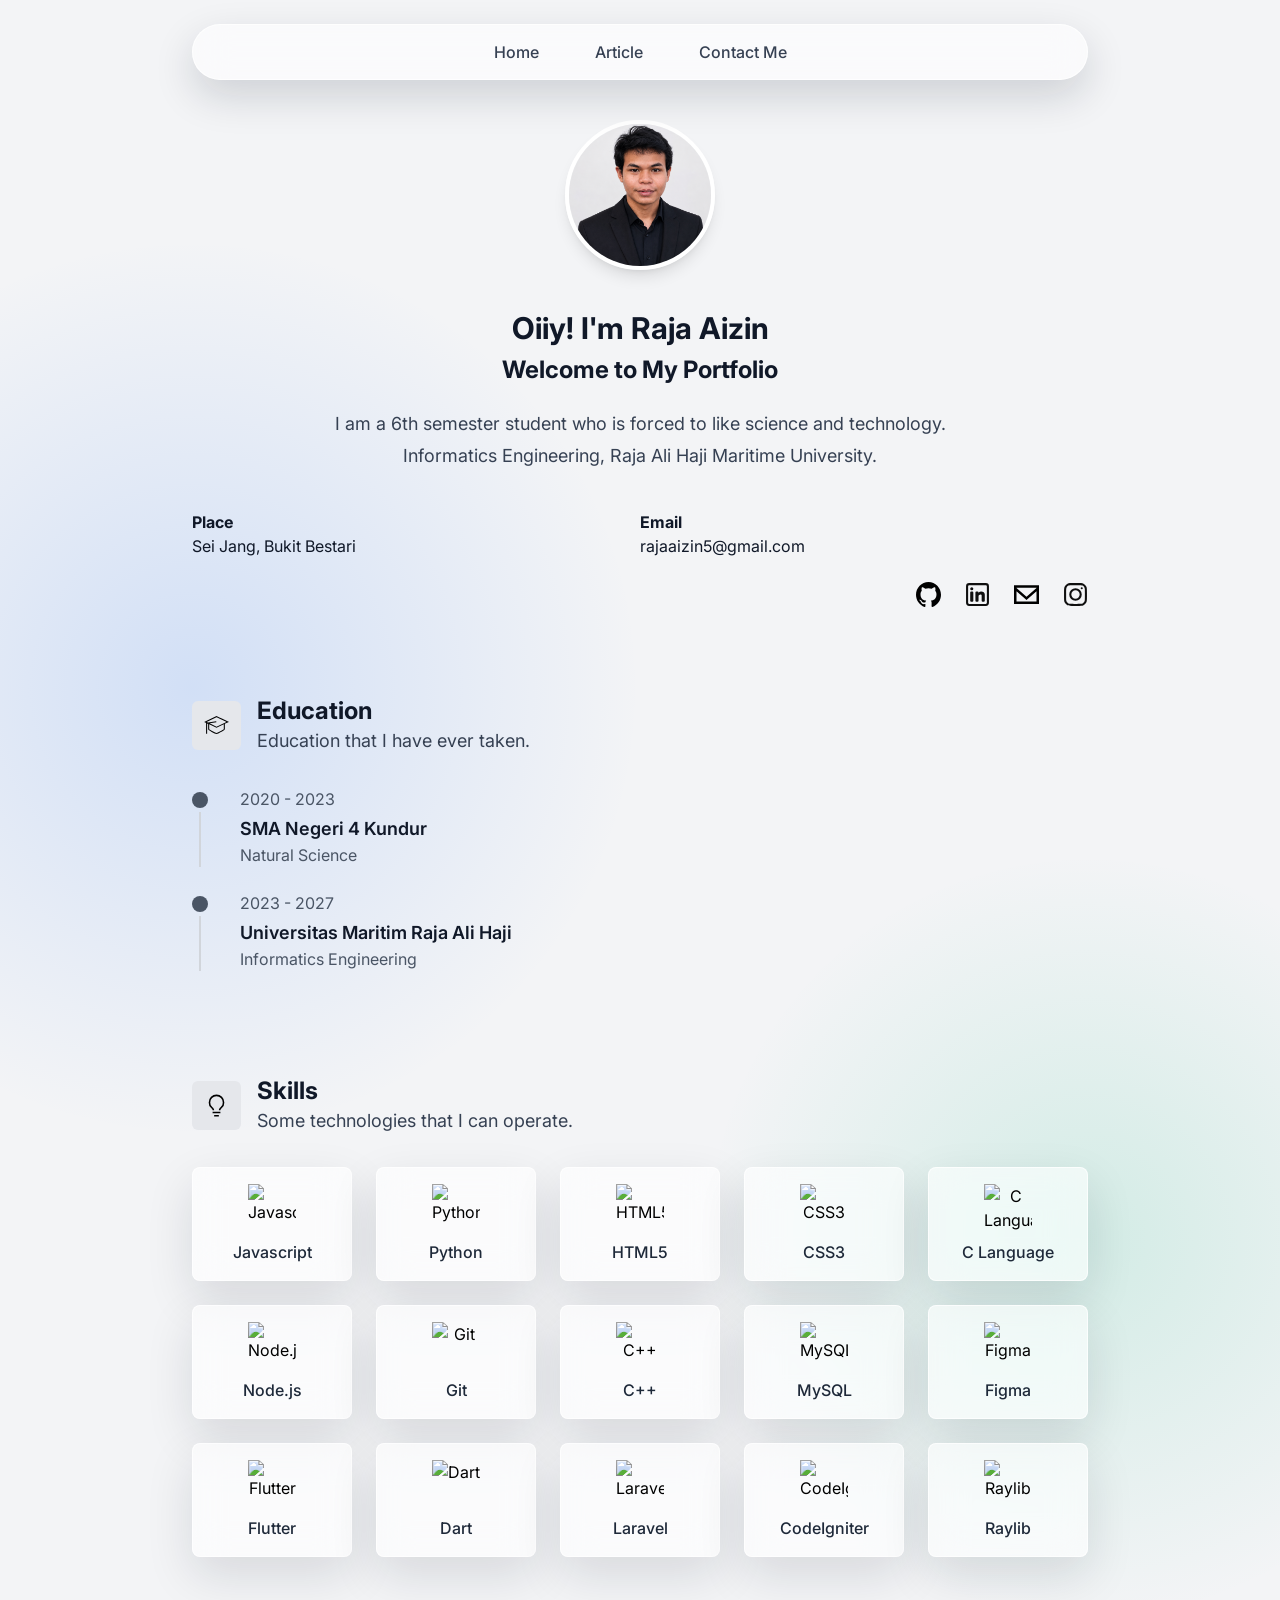
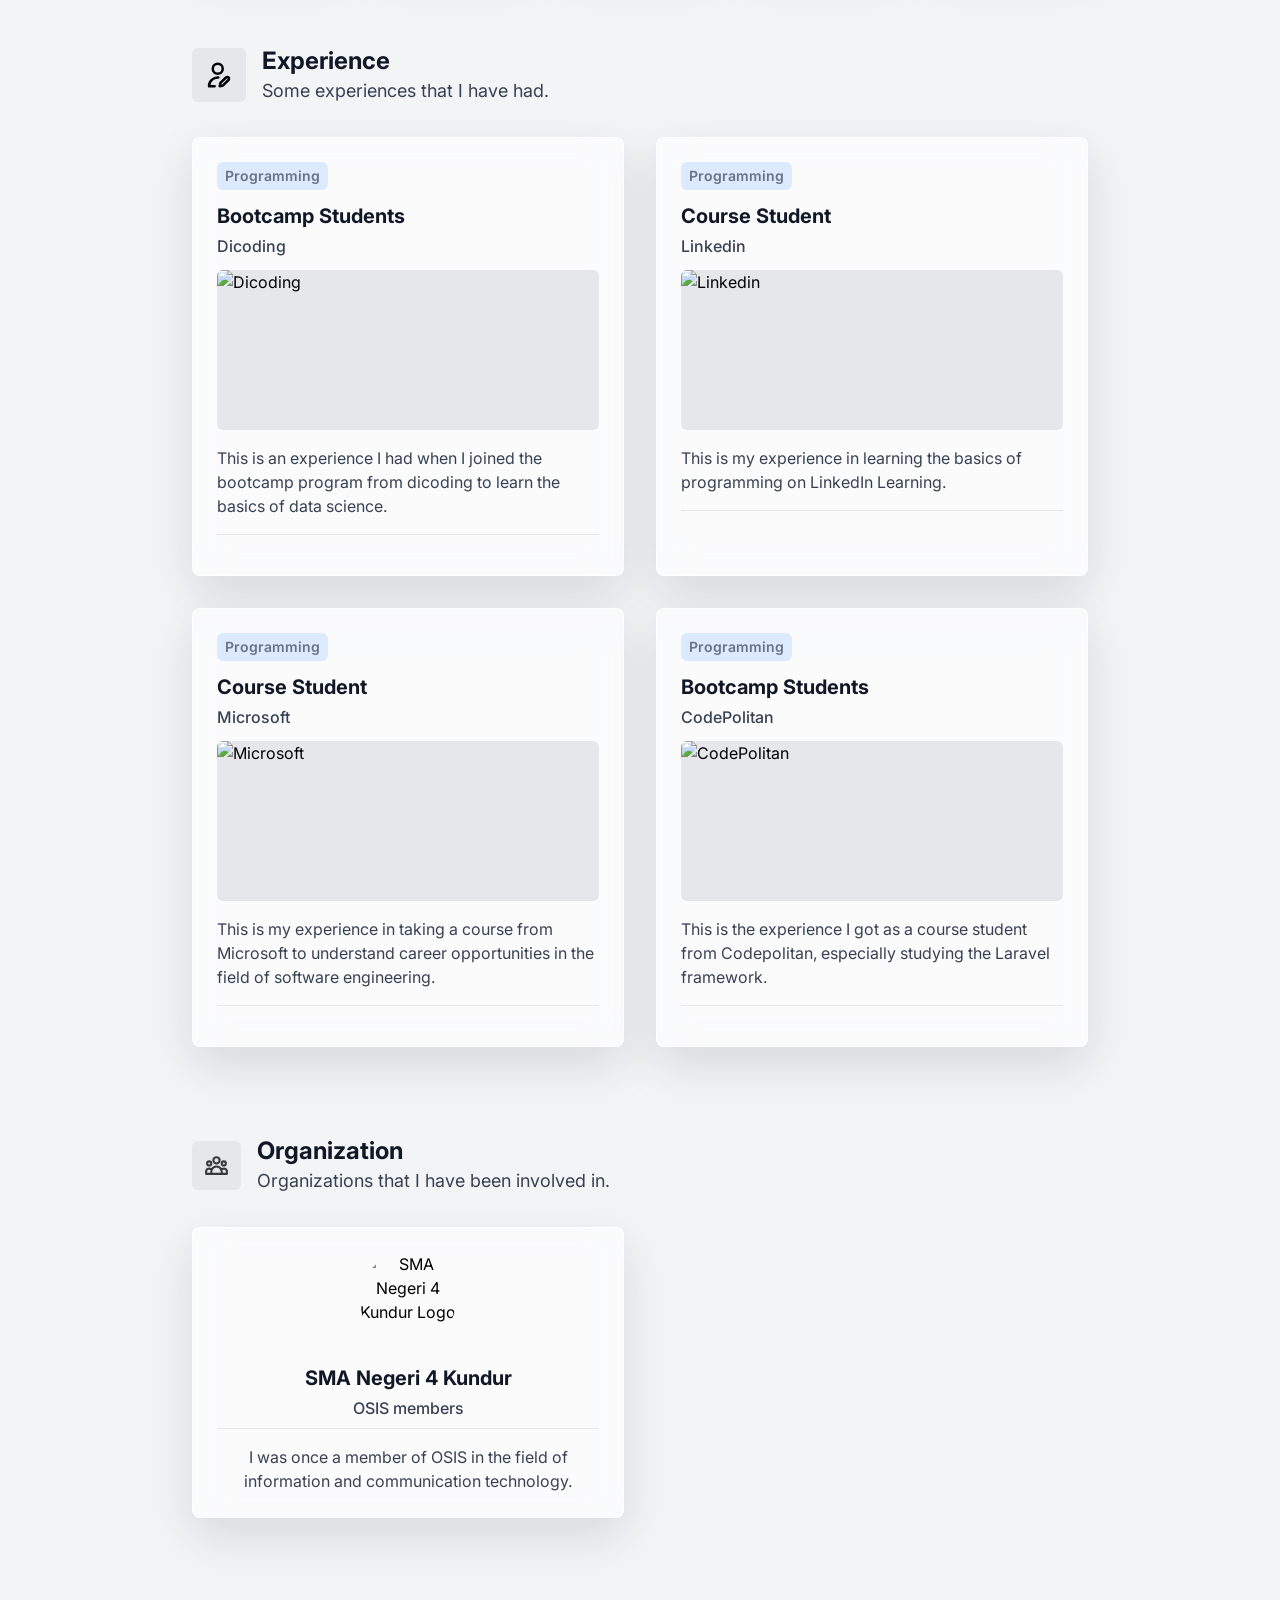
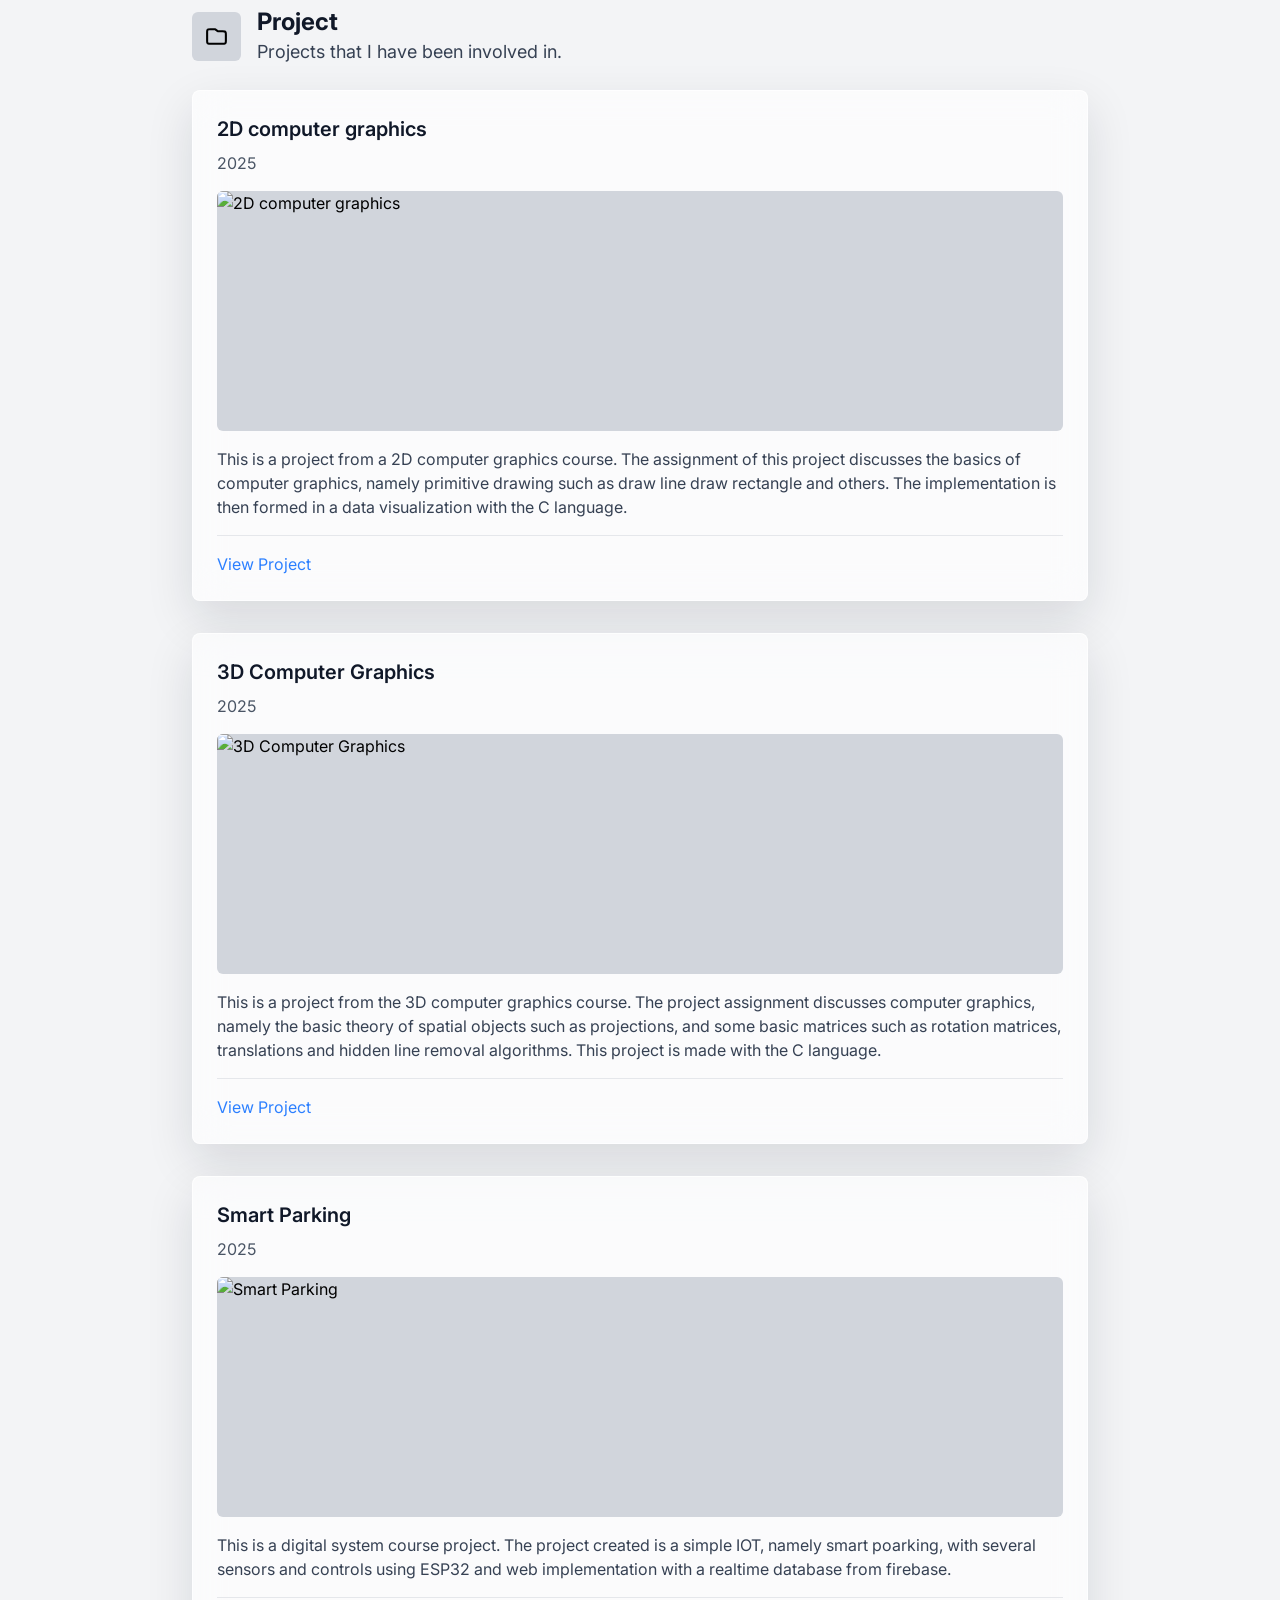
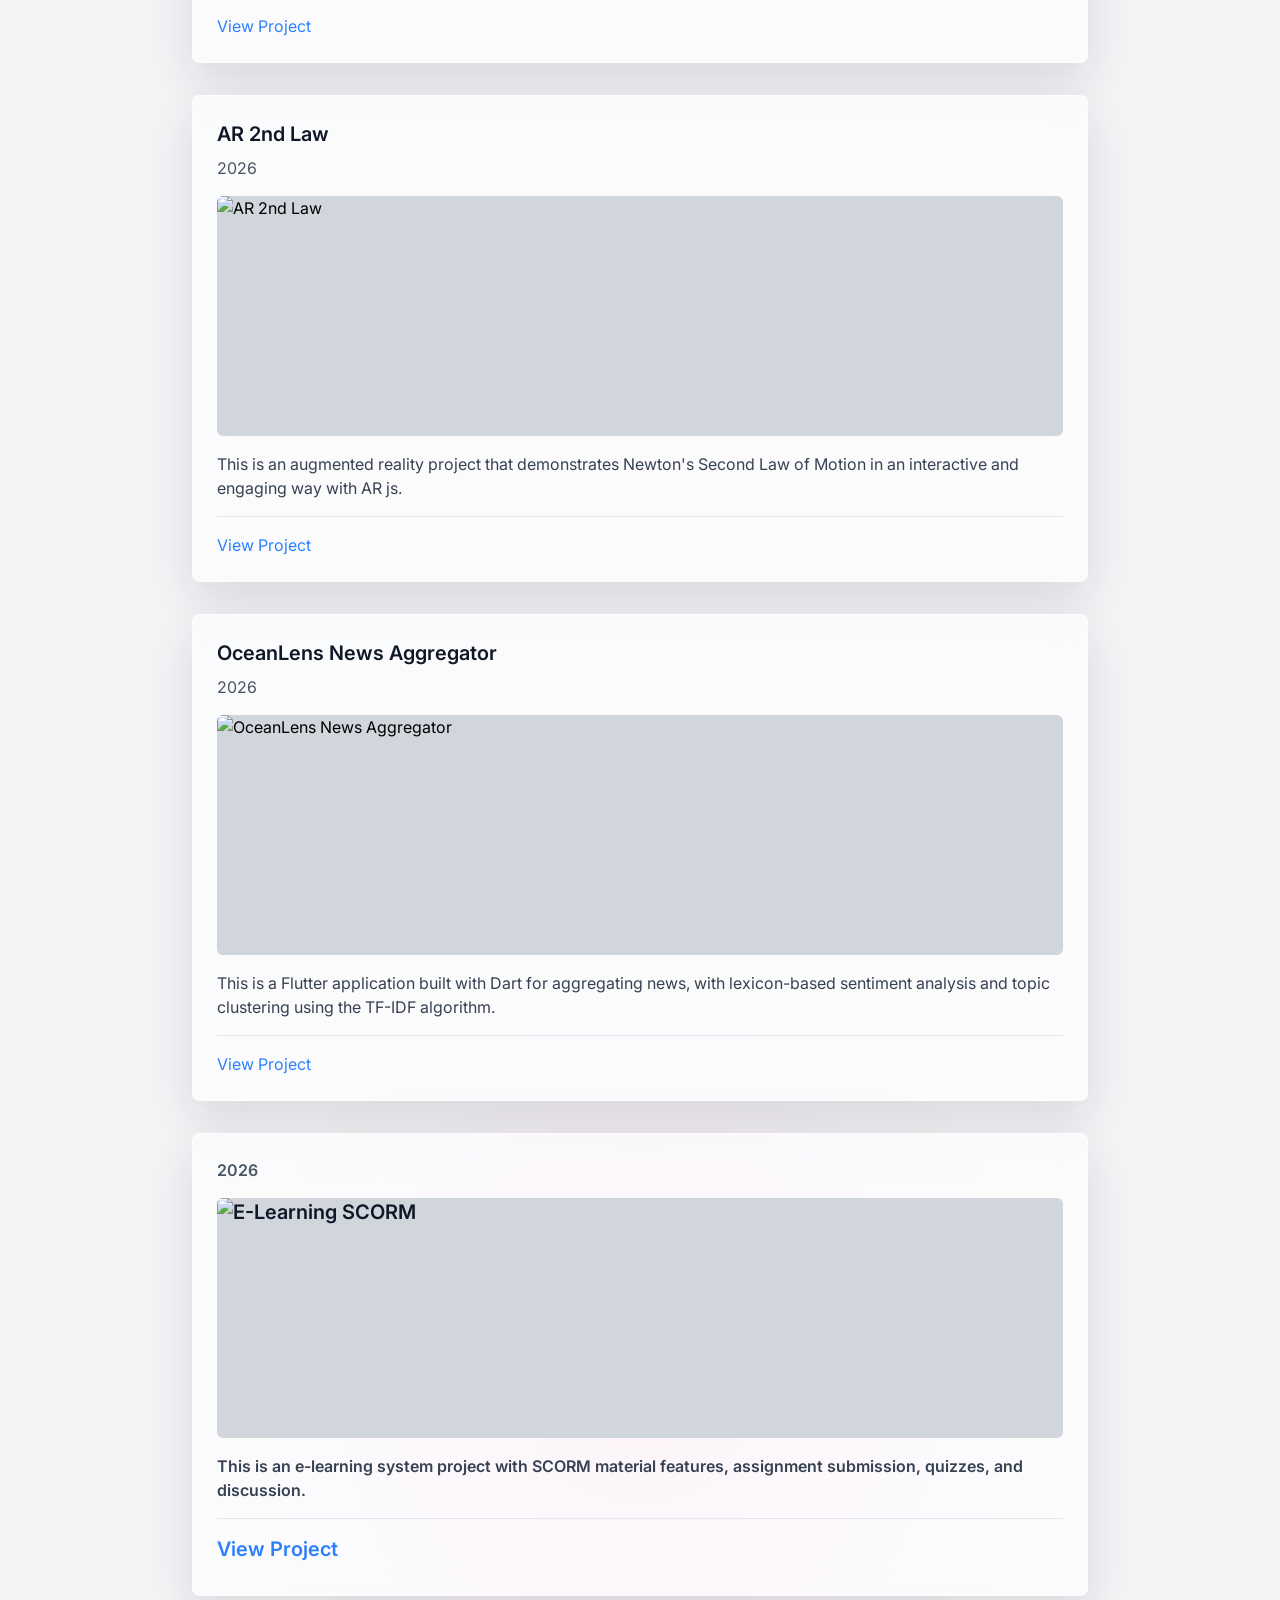
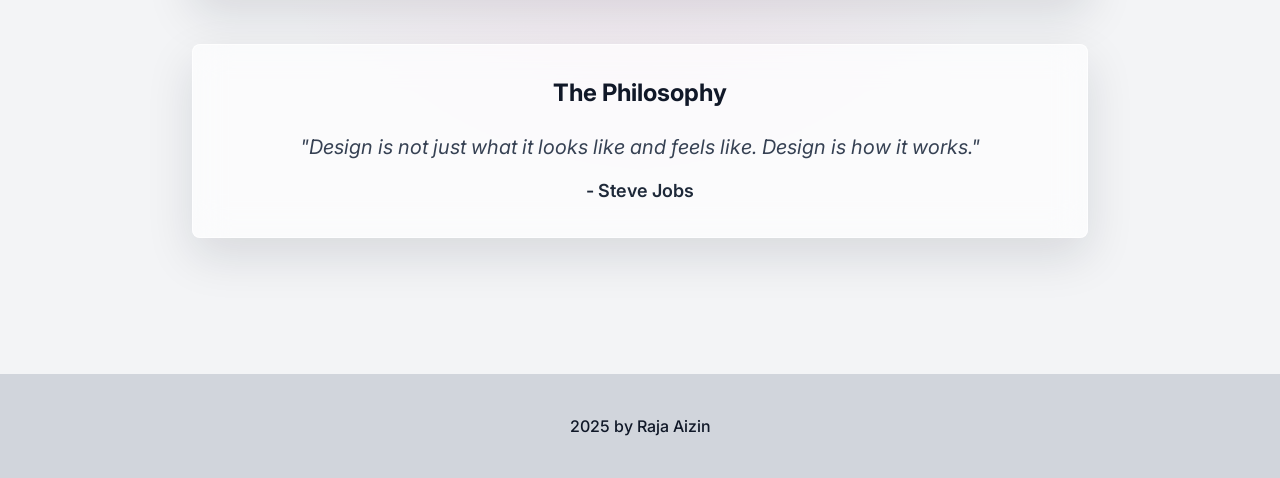
==== index.html @ a5f9421a "first commit" ====
<!DOCTYPE html>
<html lang="en">
<head>
    <meta charset="UTF-8" />
    <meta name="viewport" content="width=device-width, initial-scale=1.0" />
    <title>Raja Aizin's Portfolio</title>
    <link rel="stylesheet" href="assets/css/app.css">
    <link rel="stylesheet" href="assets/css/responsive.css">
    <link rel="stylesheet" href="https://fonts.googleapis.com/css2?family=Inter:wght@400;500;600;700&display=swap" />
</head>
<body class="font-inter bg-gray-100">
    <div class="min-h-screen flex flex-col items-center py-10 px-4">
        <header class="w-full max-w-4xl mb-12">
            <div class="fixed top-6 left-0 right-0 flex justify-center z-50">
                <div class="w-full max-w-4xl bg-white/70 backdrop-blur-md shadow-md h-14 rounded-full flex items-center justify-center space-x-6 px-8 border border-gray-300">
                    <a href="#" class="text-gray-700 hover:text-gray-900 font-medium text-base px-4 py-2 rounded-full hover:bg-gray-100 transition-colors duration-300">Home</a>
                    <a href="articles.html" class="text-gray-700 hover:text-gray-900 font-medium text-base px-4 py-2 rounded-full hover:bg-gray-100 transition-colors duration-300">Article</a>
                    <a href="contact.html" class="text-gray-700 hover:text-gray-900 font-medium text-base px-4 py-2 rounded-full hover:bg-gray-100 transition-colors duration-300">Contact Me</a>
                </div>
            </div>

            <div class="flex justify-center mt-20">
                <img src="assets/images/wajah.png" width="150" height="150" alt="Profile" class="rounded-full border-4 border-white object-cover shadow-lg">
            </div>
            <div class="text-center mt-10">
                <h1 class="text-3xl font-bold text-gray-900">Oiiy! I'm Raja Aizin</h1>
                <p class="text-2xl font-bold text-gray-900 mt-2">Welcome to My Portfolio</p>
                <p class="text-lg text-gray-700 mt-6">I am a 6th semester student who is forced to like science and technology.</p>
                <p class="text-lg text-gray-700 mt-1">Informatics Engineering, Raja Ali Haji Maritime University.</p>
            </div>
            <div class="grid grid-cols-2 gap-y-4 mb-6 mt-10">
                <div>
                    <p class="text-base font-bold text-gray-900">Place</p>
                    <p class="text-base text-gray-900">Sei Jang, Bukit Bestari</p>
                </div>
                <div>
                    <p class="text-base font-bold text-gray-900">Email</p>
                    <p class="text-base text-gray-900">rajaaizin5@gmail.com</p>
                </div>
            </div>
            <div class="flex items-center justify-end space-x-6 relative z-10 px-4 sm:px-0">
                <div>
                    <a href="https://github.com/rajaaizin123" target="_blank">
                        <svg xmlns="http://www.w3.org/2000/svg" width="25" height="25" viewBox="0 0 20 20">
                            <path fill="#000" fill-rule="evenodd" d="M10 0c5.523 0 10 4.59 10 10.253 0 4.529-2.862 8.371-6.833 9.728-.507.101-.687-.219-.687-.492 0-.338.012-1.442.012-2.814 0-.956-.32-1.58-.679-1.898 2.227-.254 4.567-1.121 4.567-5.059 0-1.12-.388-2.034-1.03-2.752.104-.259.447-1.302-.098-2.714 0 0-.838-.275-2.747 1.051A9.396 9.396 0 0 0 10 4.958a9.375 9.375 0 0 0-2.503.345C5.586 3.977 4.746 4.252 4.746 4.252c-.543 1.412-.2 2.455-.097 2.714-.639.718-1.03 1.632-1.03 2.752 0 3.928 2.335 4.808 4.556 5.067-.286.256-.545.708-.635 1.371-.57.262-2.018.715-2.91-.852 0 0-.529-.985-1.533-1.057 0 0-.975-.013-.068.623 0 0 .655.315 1.11 1.5 0 0 .587 1.83 3.369 1.21.005.857.014 1.665.014 1.909 0 .271-.184.588-.683.493C2.865 18.627 0 14.783 0 10.253 0 4.59 4.478 0 10 0"/>
                        </svg>
                    </a>
                </div>
                <div>
                    <a href="https://www.linkedin.com/in/raja-aizin-nofrizivaldy-b94571246" target="_blank">
                        <svg xmlns="http://www.w3.org/2000/svg" width="25" height="25" fill="none" viewBox="0 0 24 24">
                            <path fill="#0F0F0F" d="M6.5 8a1.5 1.5 0 1 0 0-3 1.5 1.5 0 0 0 0 3ZM5 10a1 1 0 0 1 1-1h1a1 1 0 0 1 1 1v8a1 1 0 0 1-1 1H6a1 1 0 0 1-1-1v-8ZM11 19h1a1 1 0 0 0 1-1v-4.5c0-1.5 3-2.5 3-.5v5a1 1 0 0 0 1 1h1a1 1 0 0 0 1-1v-6c0-2-1.5-3-3.5-3S13 10.5 13 10.5V10a1 1 0 0 0-1-1h-1a1 1 0 0 0-1 1v8a1 1 0 0 0 1 1Z"/><path fill="#0F0F0F" fill-rule="evenodd" d="M20 1a3 3 0 0 1 3 3v16a3 3 0 0 1-3 3H4a3 3 0 0 1-3-3V4a3 3 0 0 1 3-3h16Zm0 2a1 1 0 0 1 1 1v16a1 1 0 0 1-1 1H4a1 1 0 0 1-1-1V4a1 1 0 0 1 1-1h16Z" clip-rule="evenodd"/>
                        </svg>
                    </a>
                </div>
                <div>
                    <a href="mailto:rajaaizin5@gmail.com" target="_blank">
                        <svg xmlns="http://www.w3.org/2000/svg" width="25" height="25" viewBox="0 -2.5 20 20">
                            <path fill="#000" fill-rule="evenodd" d="m18 2.291-8 7.027-8-7.037V2h16v.291ZM2 13V4.945l8 7.035 8-7.027V13H2Zm-2 2h20V0H0v15Z"/>
                        </svg>
                    </a>
                </div>
                <div>
                    <a href="https://www.instagram.com/nfrzvldy/" target="_blank">
                        <svg xmlns="http://www.w3.org/2000/svg" width="25" height="25" fill="none" viewBox="0 0 24 24">
                            <path fill="#0F0F0F" fill-rule="evenodd" d="M12 18a6 6 0 1 0 0-12 6 6 0 0 0 0 12Zm0-2a4 4 0 1 0 0-8 4 4 0 0 0 0 8Z" clip-rule="evenodd"/>
                            <path fill="#0F0F0F" d="M18 5a1 1 0 1 0 0 2 1 1 0 0 0 0-2Z"/><path fill="#0F0F0F" fill-rule="evenodd" d="M1.654 4.276C1 5.56 1 7.24 1 10.6v2.8c0 3.36 0 5.04.654 6.324a6 6 0 0 0 2.622 2.622C5.56 23 7.24 23 10.6 23h2.8c3.36 0 5.04 0 6.324-.654a6 6 0 0 0 2.622-2.622C23 18.44 23 16.76 23 13.4v-2.8c0-3.36 0-5.04-.654-6.324a6 6 0 0 0-2.622-2.622C18.44 1 16.76 1 13.4 1h-2.8c-3.36 0-5.04 0-6.324.654a6 6 0 0 0-2.622 2.622ZM13.4 3h-2.8c-1.713 0-2.878.002-3.778.075-.877.072-1.325.202-1.638.361a4 4 0 0 0-1.748 1.748c-.16.313-.29.761-.36 1.638C3.001 7.722 3 8.887 3 10.6v2.8c0 1.713.002 2.878.075 3.778.072.877.202 1.325.361 1.638a4 4 0 0 0 1.748 1.748c.313.16.761.29 1.638.36.9.074 2.065.076 3.778.076h2.8c1.713 0 2.878-.002 3.778-.075.877-.072 1.325-.202 1.638-.361a4 4 0 0 0 1.748-1.748c.16-.313.29-.761.36-1.638.074-.9.076-2.065.076-3.778v-2.8c0-1.713-.002-2.878-.075-3.778-.072-.877-.202-1.325-.361-1.638a4 4 0 0 0-1.748-1.748c-.313-.16-.761-.29-1.638-.36C16.278 3.001 15.113 3 13.4 3Z" clip-rule="evenodd"/>
                        </svg>
                    </a>
                </div>
            </div>
        </header>

        <section id="education" class="w-full max-w-4xl mx-auto my-10">
            <div class="flex items-center mb-8">
                <div class="bg-gray-200 p-3 rounded-md mr-4">
                    <svg xmlns="http://www.w3.org/2000/svg" width="25" height="25" viewBox="0 0 24 24">
                        <path d="M17.673 5.606a3326.02 3326.02 0 0 1-5.671-2.674L.138 8.524l2.03.98L2 9.531V20h1v-9.626l.72-.124.28.135v5.288c0 .914 5.206 3.533 6.249 4.049a3.89 3.89 0 0 0 3.48-.026C20 16.486 20 15.895 20 15.673v-5.288l3.854-1.857s-3.8-1.801-6.181-2.922zM19 15.504a51.526 51.526 0 0 1-5.726 3.302 2.884 2.884 0 0 1-2.582.02A40.184 40.184 0 0 1 5 15.521v-4.655l7 3.373 7-3.373zm-7-2.373L5.416 9.958l6.469-1.115-.17-.987-7.85 1.354-1.403-.676 9.537-4.495c.825.393 8.523 4.014 9.542 4.494z" />
                        <path fill="none" d="M0 0h24v24H0z" />
                    </svg>
                </div>
                <div>
                    <h2 class="text-2xl font-bold text-gray-900">Education</h2>
                    <p class="text-lg text-gray-700">Education that I have ever taken.</p>
                </div>
            </div>

            <div class="relative">
                <div class="timeline-item mb-6">
                    <div class="flex items-start">
                        <span class="timeline-item-line"></span>
                        <span class="timeline-item-bullet w-4 h-4 rounded-full bg-gray-600 mr-3"></span>
                        <span class="text-base text-gray-600 ml-5">2020 - 2023</span>
                    </div>
                    <div class="ml-5 mt-1">
                        <h3 class="text-lg font-semibold text-gray-900">SMA Negeri 4 Kundur</h3>
                        <p class="text-base text-gray-600">Natural Science</p>
                    </div>
                </div>
                <div class="timeline-item mb-6">
                    <div class="flex items-start">
                        <span class="timeline-item-line"></span>
                        <span class="timeline-item-bullet w-4 h-4 rounded-full bg-gray-600 mr-3"></span>
                        <span class="text-base text-gray-600 ml-5">2023 - 2027</span>
                    </div>
                    <div class="ml-5 mt-1">
                        <h3 class="text-lg font-semibold text-gray-900">Universitas Maritim Raja Ali Haji</h3>
                        <p class="text-base text-gray-600">Informatics Engineering</p>
                    </div>
                </div>
            </div>
        </section>

        <section id="skills" class="w-full max-w-4xl mx-auto mb-12 mt-10">
            <div class="flex items-center mb-8">
                <div class="bg-gray-200 p-3 rounded-md mr-4">
                    <svg xmlns="http://www.w3.org/2000/svg" width="25" height="25" viewBox="0 0 32 32">
                        <path d="M11 24h10v2H11zM13 28h6v2h-6zM16 2A10 10 0 0 0 6 12a9.19 9.19 0 0 0 3.46 7.62c1 .93 1.54 1.46 1.54 2.38h2c0-1.84-1.11-2.87-2.19-3.86A7.2 7.2 0 0 1 8 12a8 8 0 0 1 16 0 7.2 7.2 0 0 1-2.82 6.14c-1.07 1-2.18 2-2.18 3.86h2c0-.92.53-1.45 1.54-2.39A9.18 9.18 0 0 0 26 12 10 10 0 0 0 16 2Z" />
                        <path d="M0 0h32v32H0z" data-name="&lt;Transparent Rectangle&gt;" style="fill:none" />
                    </svg>
                </div>
                <div>
                    <h2 class="text-2xl font-bold text-gray-900">Skills</h2>
                    <p class="text-lg text-gray-700">Some technologies that I can operate.</p>
                </div>
            </div>

            <div class="grid grid-cols-2 sm:grid-cols-3 md:grid-cols-4 lg:grid-cols-5 gap-6">
                <div class="skill-card flex flex-col items-center justify-center p-4 bg-gray-50 hover:bg-gray-100 rounded-lg border border-gray-200 text-center cursor-pointer"><img src="https://cdn.jsdelivr.net/gh/devicons/devicon@latest/icons/javascript/javascript-original.svg" alt="Javascript" class="w-12 h-12 mb-2"><span class="text-base font-medium text-gray-800">Javascript</span></div>
                <div class="skill-card flex flex-col items-center justify-center p-4 bg-gray-50 hover:bg-gray-100 rounded-lg border border-gray-200 text-center cursor-pointer"><img src="https://cdn.jsdelivr.net/gh/devicons/devicon@latest/icons/python/python-original.svg" alt="Python" class="w-12 h-12 mb-2"><span class="text-base font-medium text-gray-800">Python</span></div>
                <div class="skill-card flex flex-col items-center justify-center p-4 bg-gray-50 hover:bg-gray-100 rounded-lg border border-gray-200 text-center cursor-pointer"><img src="https://cdn.jsdelivr.net/gh/devicons/devicon@latest/icons/html5/html5-original.svg" alt="HTML5" class="w-12 h-12 mb-2"><span class="text-base font-medium text-gray-800">HTML5</span></div>
                <div class="skill-card flex flex-col items-center justify-center p-4 bg-gray-50 hover:bg-gray-100 rounded-lg border border-gray-200 text-center cursor-pointer"><img src="https://cdn.jsdelivr.net/gh/devicons/devicon@latest/icons/css3/css3-original.svg" alt="CSS3" class="w-12 h-12 mb-2"><span class="text-base font-medium text-gray-800">CSS3</span></div>
                <div class="skill-card flex flex-col items-center justify-center p-4 bg-gray-50 hover:bg-gray-100 rounded-lg border border-gray-200 text-center cursor-pointer"><img src="https://cdn.jsdelivr.net/gh/devicons/devicon@latest/icons/c/c-original.svg" alt="C Language" class="w-12 h-12 mb-2"><span class="text-base font-medium text-gray-800">C Language</span></div>
                <div class="skill-card flex flex-col items-center justify-center p-4 bg-gray-50 hover:bg-gray-100 rounded-lg border border-gray-200 text-center cursor-pointer"><img src="https://cdn.jsdelivr.net/gh/devicons/devicon@latest/icons/nodejs/nodejs-original.svg" alt="Node.js" class="w-12 h-12 mb-2"><span class="text-base font-medium text-gray-800">Node.js</span></div>
                <div class="skill-card flex flex-col items-center justify-center p-4 bg-gray-50 hover:bg-gray-100 rounded-lg border border-gray-200 text-center cursor-pointer"><img src="https://cdn.jsdelivr.net/gh/devicons/devicon@latest/icons/git/git-original.svg" alt="Git" class="w-12 h-12 mb-2"><span class="text-base font-medium text-gray-800">Git</span></div>
                <div class="skill-card flex flex-col items-center justify-center p-4 bg-gray-50 hover:bg-gray-100 rounded-lg border border-gray-200 text-center cursor-pointer"><img src="https://cdn.jsdelivr.net/gh/devicons/devicon@latest/icons/cplusplus/cplusplus-original.svg" alt="C++" class="w-12 h-12 mb-2"><span class="text-base font-medium text-gray-800">C++</span></div>
                <div class="skill-card flex flex-col items-center justify-center p-4 bg-gray-50 hover:bg-gray-100 rounded-lg border border-gray-200 text-center cursor-pointer"><img src="https://cdn.jsdelivr.net/gh/devicons/devicon@latest/icons/mysql/mysql-original.svg" alt="MySQL" class="w-12 h-12 mb-2"><span class="text-base font-medium text-gray-800">MySQL</span></div>
                <div class="skill-card flex flex-col items-center justify-center p-4 bg-gray-50 hover:bg-gray-100 rounded-lg border border-gray-200 text-center cursor-pointer"><img src="https://cdn.jsdelivr.net/gh/devicons/devicon@latest/icons/figma/figma-original.svg" alt="Figma" class="w-12 h-12 mb-2"><span class="text-base font-medium text-gray-800">Figma</span></div>
                <div class="skill-card flex flex-col items-center justify-center p-4 bg-gray-50 hover:bg-gray-100 rounded-lg border border-gray-200 text-center cursor-pointer"><img src="https://cdn.jsdelivr.net/gh/devicons/devicon@latest/icons/flutter/flutter-original.svg" alt="Flutter" class="w-12 h-12 mb-2"><span class="text-base font-medium text-gray-800">Flutter</span></div>
                <div class="skill-card flex flex-col items-center justify-center p-4 bg-gray-50 hover:bg-gray-100 rounded-lg border border-gray-200 text-center cursor-pointer"><img src="https://cdn.jsdelivr.net/gh/devicons/devicon@latest/icons/dart/dart-original.svg" alt="Dart" class="w-12 h-12 mb-2"><span class="text-base font-medium text-gray-800">Dart</span></div>
                <div class="skill-card flex flex-col items-center justify-center p-4 bg-gray-50 hover:bg-gray-100 rounded-lg border border-gray-200 text-center cursor-pointer"><img src="https://cdn.jsdelivr.net/gh/devicons/devicon@latest/icons/laravel/laravel-original.svg" alt="Laravel" class="w-12 h-12 mb-2"><span class="text-base font-medium text-gray-800">Laravel</span></div>
                <div class="skill-card flex flex-col items-center justify-center p-4 bg-gray-50 hover:bg-gray-100 rounded-lg border border-gray-200 text-center cursor-pointer"><img src="https://cdn.jsdelivr.net/gh/devicons/devicon@latest/icons/codeigniter/codeigniter-plain.svg" alt="CodeIgniter" class="w-12 h-12 mb-2"><span class="text-base font-medium text-gray-800">CodeIgniter</span></div>
                <div class="skill-card flex flex-col items-center justify-center p-4 bg-gray-50 hover:bg-gray-100 rounded-lg border border-gray-200 text-center cursor-pointer"><img src="https://raw.githubusercontent.com/raysan5/raylib/master/logo/raylib_64x64.png" alt="Raylib" class="w-12 h-12 mb-2"><span class="text-base font-medium text-gray-800">Raylib</span></div>
            </div>
        </section>

        <section id="experience" class="w-full max-w-4xl mx-auto mb-12 mt-10">
            <div class="flex items-center mb-8">
                <div class="bg-gray-200 p-3 rounded-md mr-4">
                    <svg xmlns="http://www.w3.org/2000/svg" width="30" height="30" fill="none" viewBox="0 0 24 24">
                        <path stroke="#000" stroke-linecap="round" stroke-linejoin="round" stroke-width="2" d="M8.5 21H4a7 7 0 0 1 7.5-6.982M15 7a4 4 0 1 1-8 0 4 4 0 0 1 8 0Zm-2.41 14 2.025-.405c.176-.035.265-.053.347-.085a.997.997 0 0 0 .207-.111c.072-.05.136-.114.263-.242L19.59 16a1.414 1.414 0 1 0-2-2l-4.158 4.157c-.127.128-.19.191-.241.264a.999.999 0 0 0-.11.207c-.033.082-.05.17-.086.347L12.59 21Z"/>
                    </svg>
                </div>
                <div>
                    <h2 class="text-2xl font-bold text-gray-900">Experience</h2>
                    <p class="text-lg text-gray-700">Some experiences that I have had.</p>
                </div>
            </div>

            <div class="grid md:grid-cols-2 gap-8">
                <div class="experience-card bg-gray-50 p-6 rounded-lg shadow border border-gray-200 cursor-pointer">
                    <p class="text-sm font-semibold text-gray-500 mb-3 bg-blue-100 px-2 py-1 rounded-md inline-block">Programming</p>
                    <h3 class="text-xl font-bold text-gray-900 mb-1">Bootcamp Students</h3>
                    <p class="text-base font-medium text-gray-700 mb-3">Dicoding</p>
                    <div class="w-full h-40 bg-gray-200 rounded-md overflow-hidden mb-4 flex items-center justify-center"><img src="https://i.imghippo.com/files/Uffo2594Mm.png" alt="Dicoding" class="object-cover w-full h-full"></div>
                    <p class="text-base text-gray-700 mb-4 border-b pb-4 border-gray-200">This is an experience I had when I joined the bootcamp program from dicoding to learn the basics of data science.</p>
                </div>
                <div class="experience-card bg-gray-50 p-6 rounded-lg shadow border border-gray-200 cursor-pointer">
                    <p class="text-sm font-semibold text-gray-500 mb-3 bg-blue-100 px-2 py-1 rounded-md inline-block">Programming</p>
                    <h3 class="text-xl font-bold text-gray-900 mb-1">Course Student</h3>
                    <p class="text-base font-medium text-gray-700 mb-3">Linkedin</p>
                    <div class="w-full h-40 bg-gray-200 rounded-md overflow-hidden mb-4 flex items-center justify-center"><img src="https://i.imghippo.com/files/Qz2980vJY.jpg" alt="Linkedin" class="object-cover w-full h-full"></div>
                    <p class="text-base text-gray-700 mb-4 border-b pb-4 border-gray-200">This is my experience in learning the basics of programming on LinkedIn Learning.</p>
                </div>
                <div class="experience-card bg-gray-50 p-6 rounded-lg shadow border border-gray-200 cursor-pointer">
                    <p class="text-sm font-semibold text-gray-500 mb-3 bg-blue-100 px-2 py-1 rounded-md inline-block">Programming</p>
                    <h3 class="text-xl font-bold text-gray-900 mb-1">Course Student</h3>
                    <p class="text-base font-medium text-gray-700 mb-3">Microsoft</p>
                    <div class="w-full h-40 bg-gray-200 rounded-md overflow-hidden mb-4 flex items-center justify-center"><img src="https://i.imghippo.com/files/HjtG2224cmY.jpg" alt="Microsoft" class="object-cover w-full h-full"></div>
                    <p class="text-base text-gray-700 mb-4 border-b pb-4 border-gray-200">This is my experience in taking a course from Microsoft to understand career opportunities in the field of software engineering.</p>
                </div>
                <div class="experience-card bg-gray-50 p-6 rounded-lg shadow border border-gray-200 cursor-pointer">
                    <p class="text-sm font-semibold text-gray-500 mb-3 bg-blue-100 px-2 py-1 rounded-md inline-block">Programming</p>
                    <h3 class="text-xl font-bold text-gray-900 mb-1">Bootcamp Students</h3>
                    <p class="text-base font-medium text-gray-700 mb-3">CodePolitan</p>
                    <div class="w-full h-40 bg-gray-200 rounded-md overflow-hidden mb-4 flex items-center justify-center"><img src="https://i.imghippo.com/files/CAo3965rao.png" alt="CodePolitan" class="object-cover w-full h-full"></div>
                    <p class="text-base text-gray-700 mb-4 border-b pb-4 border-gray-200">This is the experience I got as a course student from Codepolitan, especially studying the Laravel framework.</p>
                </div>
            </div>
        </section>

        <section id="organization" class="w-full max-w-4xl mx-auto mb-12 mt-10">
            <div class="flex items-center mb-8">
                <div class="bg-gray-200 p-3 rounded-md mr-4">
                    <svg xmlns="http://www.w3.org/2000/svg" class="opacity-75" width="25" height="25" fill="none" viewBox="0 0 24 24" stroke="currentColor" stroke-width="2">
                        <path stroke-linecap="round" stroke-linejoin="round" d="M17 20h5v-2a3 3 0 00-5.356-1.857M17 20H7m10 0v-2c0-.656-.126-1.283-.356-1.857M7 20H2v-2a3 3 0 015.356-1.857M7 20v-2c0-.656.126-1.283.356-1.857m0 0a5.002 5.002 0 019.288 0M15 7a3 3 0 11-6 0 3 3 0 016 0zm6 3a2 2 0 11-4 0 2 2 0 014 0zM7 10a2 2 0 11-4 0 2 2 0 014 0z" />
                    </svg>
                </div>
                <div>
                    <h2 class="text-2xl font-bold text-gray-900">Organization</h2>
                    <p class="text-lg text-gray-700">Organizations that I have been involved in.</p>
                </div>
            </div>

            <div class="grid md:grid-cols-2 gap-8">
                <div class="organization-card bg-gray-50 p-6 rounded-lg shadow border border-gray-200 flex flex-col items-center text-center cursor-pointer">
                    <img src="https://upload.wikimedia.org/wikipedia/commons/7/7d/Logo_OSIS.svg" alt="SMA Negeri 4 Kundur Logo" class="w-24 h-24 rounded-full mx-auto mb-4 object-cover">
                    <h3 class="text-xl font-bold text-gray-900 mb-1">SMA Negeri 4 Kundur</h3>
                    <p class="text-base font-medium text-gray-700 mb-2">OSIS members</p>
                    <p class="text-base text-gray-700 border-t pt-4 border-gray-200">I was once a member of OSIS in the field of information and communication technology.</p>
                </div>
            </div>
        </section>

        <section id="projects" class="w-full max-w-4xl mb-12 mt-10">
            <div class="flex justify-between items-center mb-6">
                <div class="flex items-center">
                    <div class="bg-gray-300 p-3 rounded-md mr-4">
                        <svg xmlns="http://www.w3.org/2000/svg" width="25" height="25" fill="none" viewBox="0 0 24 24">
                            <path stroke="#000" stroke-linecap="round" stroke-linejoin="round" stroke-width="2" d="M3 8.2c0-1.12 0-1.68.218-2.108a2 2 0 0 1 .874-.874C4.52 5 5.08 5 6.2 5h3.475c.489 0 .733 0 .963.055.204.05.4.13.579.24.201.123.374.296.72.642l.126.126c.346.346.519.519.72.642.18.11.375.19.579.24.23.055.474.055.963.055H17.8c1.12 0 1.68 0 2.108.218a2 2 0 0 1 .874.874C21 8.52 21 9.08 21 10.2v5.6c0 1.12 0 1.68-.218 2.108a2 2 0 0 1-.874.874C19.48 19 18.92 19 17.8 19H6.2c-1.12 0-1.68 0-2.108-.218a2 2 0 0 1-.874-.874C3 17.48 3 16.92 3 15.8V8.2Z" />
                        </svg>
                    </div>
                    <div>
                        <h2 class="text-2xl font-bold text-gray-900">Project</h2>
                        <p class="text-lg text-gray-700">Projects that I have been involved in.</p>
                    </div>
                </div>
            </div>

            <div class="grid gap-8">
                <div class="bg-gray-50 p-6 rounded-lg shadow relative">
                    <h3 class="text-xl font-semibold text-gray-900 mb-2">2D computer graphics</h3>
                    <p class="text-base text-gray-600 mb-4">2025</p>
                    <div class="bg-gray-300 h-60 rounded-md mb-4 overflow-hidden"><img src="https://i.imghippo.com/files/VOAw2321vtg.png" alt="2D computer graphics" class="object-cover w-full h-full"></div>
                    <p class="text-base text-gray-700 mb-4 border-b pb-4 border-gray-200">This is a project from a 2D computer graphics course. The assignment of this project discusses the basics of computer graphics, namely primitive drawing such as draw line draw rectangle and others. The implementation is then formed in a data visualization with the C language.</p>
                    <a href="https://github.com/rajaaizin123/computer-graphics" target="_blank" class="text-blue-500 hover:underline">View Project</a>
                </div>
                <div class="bg-gray-50 p-6 rounded-lg shadow relative">
                    <h3 class="text-xl font-semibold text-gray-900 mb-2">3D Computer Graphics</h3>
                    <p class="text-base text-gray-600 mb-4">2025</p>
                    <div class="bg-gray-300 h-60 rounded-md mb-4 overflow-hidden"><img src="https://i.imghippo.com/files/Wz8915s.png" alt="3D Computer Graphics" class="object-cover w-full h-full"></div>
                    <p class="text-base text-gray-700 mb-4 border-b pb-4 border-gray-200">This is a project from the 3D computer graphics course. The project assignment discusses computer graphics, namely the basic theory of spatial objects such as projections, and some basic matrices such as rotation matrices, translations and hidden line removal algorithms. This project is made with the C language.</p>
                    <a href="https://github.com/rajaaizin123/computer-graphics" target="_blank" class="text-blue-500 hover:underline">View Project</a>
                </div>
                <div class="bg-gray-50 p-6 rounded-lg shadow relative">
                    <h3 class="text-xl font-semibold text-gray-900 mb-2">Smart Parking</h3>
                    <p class="text-base text-gray-600 mb-4">2025</p>
                    <div class="bg-gray-300 h-60 rounded-md mb-4 overflow-hidden"><img src="https://i.imghippo.com/files/Hx8559ao.jpg" alt="Smart Parking" class="object-cover w-full h-full"></div>
                    <p class="text-base text-gray-700 mb-4 border-b pb-4 border-gray-200">This is a digital system course project. The project created is a simple IOT, namely smart poarking, with several sensors and controls using ESP32 and web implementation with a realtime database from firebase.</p>
                    <a href="https://i.imghippo.com/files/Hx8559ao.jpg" target="_blank" class="text-blue-500 hover:underline">View Project</a>
                </div>
                <div class="bg-gray-50 p-6 rounded-lg shadow relative">
                    <h3 class="text-xl font-semibold text-gray-900 mb-2">AR 2nd Law</h3>
                    <p class="text-base text-gray-600 mb-4">2026</p>
                    <div class="bg-gray-300 h-60 rounded-md mb-4 overflow-hidden"><img src="https://i.imghippo.com/files/CCqE3492CgE.png" alt="AR 2nd Law" class="object-cover w-full h-full"></div>
                    <p class="text-base text-gray-700 mb-4 border-b pb-4 border-gray-200">This is an augmented reality project that demonstrates Newton's Second Law of Motion in an interactive and engaging way with AR js.</p>
                    <a href="https://github.com/rajaaizin123/AR-test-newton" target="_blank" class="text-blue-500 hover:underline">View Project</a>
                </div>
                <div class="bg-gray-50 p-6 rounded-lg shadow relative">
                    <h3 class="text-xl font-semibold text-gray-900 mb-2">OceanLens News Aggregator</h3>
                    <p class="text-base text-gray-600 mb-4">2026</p>
                    <div class="bg-gray-300 h-60 rounded-md mb-4 overflow-hidden"><img src="https://i.imghippo.com/files/qxy4166KjQ.png" alt="OceanLens News Aggregator" class="object-cover w-full h-full"></div>
                    <p class="text-base text-gray-700 mb-4 border-b pb-4 border-gray-200">This is a Flutter application built with Dart for aggregating news, with lexicon-based sentiment analysis and topic clustering using the TF-IDF algorithm.</p>
                    <a href="https://i.imghippo.com/files/qxy4166KjQ.png" target="_blank" class="text-blue-500 hover:underline">View Project</a>
                </div>
                <div class="bg-gray-50 p-6 rounded-lg shadow relative">
                    <h3 class="text-xl font-semibold text-gray-900 mb-2"R</h3>
                    <p class="text-base text-gray-600 mb-4">2026</p>
                    <div class="bg-gray-300 h-60 rounded-md mb-4 overflow-hidden"><img src="https://i.imghippo.com/files/ik3665aA.png" alt="E-Learning SCORM" class="object-cover w-full h-full"></div>
                    <p class="text-base text-gray-700 mb-4 border-b pb-4 border-gray-200">This is an e-learning system project with SCORM material features, assignment submission, quizzes, and discussion.</p>
                    <a href="https://github.com/rajaaizin123/elearning-scorm" target="_blank" class="text-blue-500 hover:underline">View Project</a>
                </div>
            </div>
        </section>

        <section class="w-full max-w-4xl bg-white p-8 rounded-lg shadow-md mb-12 text-center border border-gray-300">
            <h2 class="text-2xl font-bold text-gray-900 mb-6">The Philosophy</h2>
            <p class="text-xl text-gray-700 italic mb-4">"Design is not just what it looks like and feels like. Design is how it works."</p>
            <p class="text-lg text-gray-800 font-semibold">- Steve Jobs</p>
        </section>

    </div>
    <footer class="w-full bg-gray-300 py-10 mt-12">
        <div class="max-w-4xl mx-auto text-center">
            <p class="text-base font-medium text-gray-900">2025 by Raja Aizin</p>
        </div>
    </footer>
    <script src="assets/js/app.js"></script>
</body>
</html>
---- assets/css/app.css ----
/*! tailwindcss v4.1.8 | MIT License | https://tailwindcss.com */
@layer properties{@supports (((-webkit-hyphens:none)) and (not (margin-trim:inline))) or ((-moz-orient:inline) and (not (color:rgb(from red r g b)))){*,:before,:after,::backdrop{--tw-space-y-reverse:0;--tw-space-x-reverse:0;--tw-divide-y-reverse:0;--tw-border-style:solid;--tw-font-weight:initial;--tw-shadow:0 0 #0000;--tw-shadow-color:initial;--tw-shadow-alpha:100%;--tw-inset-shadow:0 0 #0000;--tw-inset-shadow-color:initial;--tw-inset-shadow-alpha:100%;--tw-ring-color:initial;--tw-ring-shadow:0 0 #0000;--tw-inset-ring-color:initial;--tw-inset-ring-shadow:0 0 #0000;--tw-ring-inset:initial;--tw-ring-offset-width:0px;--tw-ring-offset-color:#fff;--tw-ring-offset-shadow:0 0 #0000;--tw-blur:initial;--tw-brightness:initial;--tw-contrast:initial;--tw-grayscale:initial;--tw-hue-rotate:initial;--tw-invert:initial;--tw-opacity:initial;--tw-saturate:initial;--tw-sepia:initial;--tw-drop-shadow:initial;--tw-drop-shadow-color:initial;--tw-drop-shadow-alpha:100%;--tw-drop-shadow-size:initial;--tw-backdrop-blur:initial;--tw-backdrop-brightness:initial;--tw-backdrop-contrast:initial;--tw-backdrop-grayscale:initial;--tw-backdrop-hue-rotate:initial;--tw-backdrop-invert:initial;--tw-backdrop-opacity:initial;--tw-backdrop-saturate:initial;--tw-backdrop-sepia:initial;--tw-duration:initial}}}@layer theme{:root,:host{--font-sans:"Instrument Sans",ui-sans-serif,system-ui,sans-serif,"Apple Color Emoji","Segoe UI Emoji","Segoe UI Symbol","Noto Color Emoji";--font-mono:ui-monospace,SFMono-Regular,Menlo,Monaco,Consolas,"Liberation Mono","Courier New",monospace;--color-red-100:oklch(93.6% .032 17.717);--color-red-200:oklch(88.5% .062 18.334);--color-red-700:oklch(50.5% .213 27.518);--color-red-900:oklch(39.6% .141 25.723);--color-orange-600:oklch(64.6% .222 41.116);--color-amber-100:oklch(96.2% .059 95.617);--color-amber-400:oklch(82.8% .189 84.429);--color-amber-500:oklch(76.9% .188 70.08);--color-green-100:oklch(96.2% .044 156.743);--color-green-200:oklch(92.5% .084 155.995);--color-green-500:oklch(72.3% .219 149.579);--color-green-600:oklch(62.7% .194 149.214);--color-blue-100:oklch(93.2% .032 255.585);--color-blue-500:oklch(62.3% .214 259.815);--color-blue-600:oklch(54.6% .245 262.881);--color-blue-700:oklch(48.8% .243 264.376);--color-purple-100:oklch(94.6% .033 307.174);--color-purple-500:oklch(62.7% .265 303.9);--color-purple-600:oklch(55.8% .288 302.321);--color-gray-50:oklch(98.5% .002 247.839);--color-gray-100:oklch(96.7% .003 264.542);--color-gray-200:oklch(92.8% .006 264.531);--color-gray-300:oklch(87.2% .01 258.338);--color-gray-500:oklch(55.1% .027 264.364);--color-gray-600:oklch(44.6% .03 256.802);--color-gray-700:oklch(37.3% .034 259.733);--color-gray-800:oklch(27.8% .033 256.848);--color-gray-900:oklch(21% .034 264.665);--color-neutral-200:oklch(92.2% 0 0);--color-neutral-300:oklch(87% 0 0);--color-neutral-500:oklch(55.6% 0 0);--color-white:#fff;--spacing:.25rem;--container-xs:20rem;--container-xl:36rem;--container-2xl:42rem;--container-4xl:56rem;--text-xs:.75rem;--text-xs--line-height:calc(1/.75);--text-sm:.875rem;--text-sm--line-height:calc(1.25/.875);--text-base:1rem;--text-base--line-height:calc(1.5/1);--text-lg:1.125rem;--text-lg--line-height:calc(1.75/1.125);--text-xl:1.25rem;--text-xl--line-height:calc(1.75/1.25);--text-2xl:1.5rem;--text-2xl--line-height:calc(2/1.5);--text-3xl:1.875rem;--text-3xl--line-height:calc(2.25/1.875);--text-4xl:2.25rem;--text-4xl--line-height:calc(2.5/2.25);--font-weight-medium:500;--font-weight-semibold:600;--font-weight-bold:700;--radius-sm:.25rem;--radius-md:.375rem;--radius-lg:.5rem;--radius-2xl:1rem;--blur-md:12px;--default-transition-duration:.15s;--default-transition-timing-function:cubic-bezier(.4,0,.2,1);--default-font-family:var(--font-sans);--default-mono-font-family:var(--font-mono);--font-inter:"Inter",sans-serif}}@layer base{*,:after,:before,::backdrop{box-sizing:border-box;border:0 solid;margin:0;padding:0}::file-selector-button{box-sizing:border-box;border:0 solid;margin:0;padding:0}html,:host{-webkit-text-size-adjust:100%;tab-size:4;line-height:1.5;font-family:var(--default-font-family,ui-sans-serif,system-ui,sans-serif,"Apple Color Emoji","Segoe UI Emoji","Segoe UI Symbol","Noto Color Emoji");font-feature-settings:var(--default-font-feature-settings,normal);font-variation-settings:var(--default-font-variation-settings,normal);-webkit-tap-highlight-color:transparent}hr{height:0;color:inherit;border-top-width:1px}abbr:where([title]){-webkit-text-decoration:underline dotted;text-decoration:underline dotted}h1,h2,h3,h4,h5,h6{font-size:inherit;font-weight:inherit}a{color:inherit;-webkit-text-decoration:inherit;-webkit-text-decoration:inherit;-webkit-text-decoration:inherit;text-decoration:inherit}b,strong{font-weight:bolder}code,kbd,samp,pre{font-family:var(--default-mono-font-family,ui-monospace,SFMono-Regular,Menlo,Monaco,Consolas,"Liberation Mono","Courier New",monospace);font-feature-settings:var(--default-mono-font-feature-settings,normal);font-variation-settings:var(--default-mono-font-variation-settings,normal);font-size:1em}small{font-size:80%}sub,sup{vertical-align:baseline;font-size:75%;line-height:0;position:relative}sub{bottom:-.25em}sup{top:-.5em}table{text-indent:0;border-color:inherit;border-collapse:collapse}:-moz-focusring{outline:auto}progress{vertical-align:baseline}summary{display:list-item}ol,ul,menu{list-style:none}img,svg,video,canvas,audio,iframe,embed,object{vertical-align:middle;display:block}img,video{max-width:100%;height:auto}button,input,select,optgroup,textarea{font:inherit;font-feature-settings:inherit;font-variation-settings:inherit;letter-spacing:inherit;color:inherit;opacity:1;background-color:#0000;border-radius:0}::file-selector-button{font:inherit;font-feature-settings:inherit;font-variation-settings:inherit;letter-spacing:inherit;color:inherit;opacity:1;background-color:#0000;border-radius:0}:where(select:is([multiple],[size])) optgroup{font-weight:bolder}:where(select:is([multiple],[size])) optgroup option{padding-inline-start:20px}::file-selector-button{margin-inline-end:4px}::placeholder{opacity:1}@supports (not ((-webkit-appearance:-apple-pay-button))) or (contain-intrinsic-size:1px){::placeholder{color:currentColor}@supports (color:color-mix(in lab, red, red)){::placeholder{color:color-mix(in oklab,currentcolor 50%,transparent)}}}textarea{resize:vertical}::-webkit-search-decoration{-webkit-appearance:none}::-webkit-date-and-time-value{min-height:1lh;text-align:inherit}::-webkit-datetime-edit{padding-block:0}::-webkit-datetime-edit-year-field{padding-block:0}::-webkit-datetime-edit-month-field{padding-block:0}::-webkit-datetime-edit-day-field{padding-block:0}::-webkit-datetime-edit-hour-field{padding-block:0}::-webkit-datetime-edit-minute-field{padding-block:0}::-webkit-datetime-edit-second-field{padding-block:0}::-webkit-datetime-edit-millisecond-field{padding-block:0}::-webkit-datetime-edit-meridiem-field{padding-block:0}:-moz-ui-invalid{box-shadow:none}button,input:where([type=button],[type=reset],[type=submit]){appearance:button}::file-selector-button{appearance:button}::-webkit-inner-spin-button{height:auto}::-webkit-outer-spin-button{height:auto}[hidden]:where(:not([hidden=until-found])){display:none!important}[type=text],input:where(:not([type])),[type=email],[type=url],[type=password],[type=number],[type=date],[type=datetime-local],[type=month],[type=search],[type=tel],[type=time],[type=week],[multiple],textarea,select{appearance:none;--tw-shadow:0 0 #0000;background-color:#fff;border-width:1px;border-color:oklch(55.1% .027 264.364);border-radius:0;padding:.5rem .75rem;font-size:1rem;line-height:1.5rem}:is([type=text],input:where(:not([type])),[type=email],[type=url],[type=password],[type=number],[type=date],[type=datetime-local],[type=month],[type=search],[type=tel],[type=time],[type=week],[multiple],textarea,select):focus{outline-offset:2px;--tw-ring-inset:var(--tw-empty, );--tw-ring-offset-width:0px;--tw-ring-offset-color:#fff;--tw-ring-color:oklch(54.6% .245 262.881);--tw-ring-offset-shadow:var(--tw-ring-inset)0 0 0 var(--tw-ring-offset-width)var(--tw-ring-offset-color);--tw-ring-shadow:var(--tw-ring-inset)0 0 0 calc(1px + var(--tw-ring-offset-width))var(--tw-ring-color);box-shadow:var(--tw-ring-offset-shadow),var(--tw-ring-shadow),var(--tw-shadow);border-color:oklch(54.6% .245 262.881);outline:2px solid #0000}input::placeholder,textarea::placeholder{color:oklch(55.1% .027 264.364);opacity:1}::-webkit-datetime-edit-fields-wrapper{padding:0}::-webkit-date-and-time-value{min-height:1.5em}::-webkit-date-and-time-value{text-align:inherit}::-webkit-datetime-edit{display:inline-flex}::-webkit-datetime-edit{padding-top:0;padding-bottom:0}::-webkit-datetime-edit-year-field{padding-top:0;padding-bottom:0}::-webkit-datetime-edit-month-field{padding-top:0;padding-bottom:0}::-webkit-datetime-edit-day-field{padding-top:0;padding-bottom:0}::-webkit-datetime-edit-hour-field{padding-top:0;padding-bottom:0}::-webkit-datetime-edit-minute-field{padding-top:0;padding-bottom:0}::-webkit-datetime-edit-second-field{padding-top:0;padding-bottom:0}::-webkit-datetime-edit-millisecond-field{padding-top:0;padding-bottom:0}::-webkit-datetime-edit-meridiem-field{padding-top:0;padding-bottom:0}select{print-color-adjust:exact;background-image:url("data:image/svg+xml,%3csvg xmlns='http://www.w3.org/2000/svg' fill='none' viewBox='0 0 20 20'%3e%3cpath stroke='oklch(55.1%25 0.027 264.364)' stroke-linecap='round' stroke-linejoin='round' stroke-width='1.5' d='M6 8l4 4 4-4'/%3e%3c/svg%3e");background-position:right .5rem center;background-repeat:no-repeat;background-size:1.5em 1.5em;padding-right:2.5rem}[multiple],[size]:where(select:not([size="1"])){background-image:initial;background-position:initial;background-repeat:unset;background-size:initial;print-color-adjust:unset;padding-right:.75rem}[type=checkbox],[type=radio]{appearance:none;print-color-adjust:exact;vertical-align:middle;-webkit-user-select:none;user-select:none;color:oklch(54.6% .245 262.881);--tw-shadow:0 0 #0000;background-color:#fff;background-origin:border-box;border-width:1px;border-color:oklch(55.1% .027 264.364);flex-shrink:0;width:1rem;height:1rem;padding:0;display:inline-block}[type=checkbox]{border-radius:0}[type=radio]{border-radius:100%}[type=checkbox]:focus,[type=radio]:focus{outline-offset:2px;--tw-ring-inset:var(--tw-empty, );--tw-ring-offset-width:2px;--tw-ring-offset-color:#fff;--tw-ring-color:oklch(54.6% .245 262.881);--tw-ring-offset-shadow:var(--tw-ring-inset)0 0 0 var(--tw-ring-offset-width)var(--tw-ring-offset-color);--tw-ring-shadow:var(--tw-ring-inset)0 0 0 calc(2px + var(--tw-ring-offset-width))var(--tw-ring-color);box-shadow:var(--tw-ring-offset-shadow),var(--tw-ring-shadow),var(--tw-shadow);outline:2px solid #0000}[type=checkbox]:checked,[type=radio]:checked{background-color:currentColor;background-position:50%;background-repeat:no-repeat;background-size:100% 100%;border-color:#0000}[type=checkbox]:checked{background-image:url("data:image/svg+xml,%3csvg viewBox='0 0 16 16' fill='white' xmlns='http://www.w3.org/2000/svg'%3e%3cpath d='M12.207 4.793a1 1 0 010 1.414l-5 5a1 1 0 01-1.414 0l-2-2a1 1 0 011.414-1.414L6.5 9.086l4.293-4.293a1 1 0 011.414 0z'/%3e%3c/svg%3e")}@media (forced-colors:active){[type=checkbox]:checked{appearance:auto}}[type=radio]:checked{background-image:url("data:image/svg+xml,%3csvg viewBox='0 0 16 16' fill='white' xmlns='http://www.w3.org/2000/svg'%3e%3ccircle cx='8' cy='8' r='3'/%3e%3c/svg%3e")}@media (forced-colors:active){[type=radio]:checked{appearance:auto}}[type=checkbox]:checked:hover,[type=checkbox]:checked:focus,[type=radio]:checked:hover,[type=radio]:checked:focus{background-color:currentColor;border-color:#0000}[type=checkbox]:indeterminate{background-color:currentColor;background-image:url("data:image/svg+xml,%3csvg xmlns='http://www.w3.org/2000/svg' fill='none' viewBox='0 0 16 16'%3e%3cpath stroke='white' stroke-linecap='round' stroke-linejoin='round' stroke-width='2' d='M4 8h8'/%3e%3c/svg%3e");background-position:50%;background-repeat:no-repeat;background-size:100% 100%;border-color:#0000}@media (forced-colors:active){[type=checkbox]:indeterminate{appearance:auto}}[type=checkbox]:indeterminate:hover,[type=checkbox]:indeterminate:focus{background-color:currentColor;border-color:#0000}[type=file]{background:unset;border-color:inherit;font-size:unset;line-height:inherit;border-width:0;border-radius:0;padding:0}[type=file]:focus{outline:1px solid buttontext;outline:1px auto -webkit-focus-ring-color}}@layer components;@layer utilities{.visible{visibility:visible}.absolute{position:absolute}.fixed{position:fixed}.relative{position:relative}.static{position:static}.sticky{position:sticky}.inset-x-0{inset-inline:calc(var(--spacing)*0)}.top-6{top:calc(var(--spacing)*6)}.right-0{right:calc(var(--spacing)*0)}.bottom-0{bottom:calc(var(--spacing)*0)}.left-0{left:calc(var(--spacing)*0)}.z-10{z-index:10}.z-50{z-index:50}.container{width:100%}@media (min-width:40rem){.container{max-width:40rem}}@media (min-width:48rem){.container{max-width:48rem}}@media (min-width:64rem){.container{max-width:64rem}}@media (min-width:80rem){.container{max-width:80rem}}@media (min-width:96rem){.container{max-width:96rem}}.mx-auto{margin-inline:auto}.my-10{margin-block:calc(var(--spacing)*10)}.prose{color:var(--tw-prose-body);max-width:65ch}.prose :where(p):not(:where([class~=not-prose],[class~=not-prose] *)){margin-top:1.25em;margin-bottom:1.25em}.prose :where([class~=lead]):not(:where([class~=not-prose],[class~=not-prose] *)){color:var(--tw-prose-lead);margin-top:1.2em;margin-bottom:1.2em;font-size:1.25em;line-height:1.6}.prose :where(a):not(:where([class~=not-prose],[class~=not-prose] *)){color:var(--tw-prose-links);font-weight:500;text-decoration:underline}.prose :where(strong):not(:where([class~=not-prose],[class~=not-prose] *)){color:var(--tw-prose-bold);font-weight:600}.prose :where(a strong):not(:where([class~=not-prose],[class~=not-prose] *)),.prose :where(blockquote strong):not(:where([class~=not-prose],[class~=not-prose] *)),.prose :where(thead th strong):not(:where([class~=not-prose],[class~=not-prose] *)){color:inherit}.prose :where(ol):not(:where([class~=not-prose],[class~=not-prose] *)){margin-top:1.25em;margin-bottom:1.25em;padding-inline-start:1.625em;list-style-type:decimal}.prose :where(ol[type=A]):not(:where([class~=not-prose],[class~=not-prose] *)){list-style-type:upper-alpha}.prose :where(ol[type=a]):not(:where([class~=not-prose],[class~=not-prose] *)){list-style-type:lower-alpha}.prose :where(ol[type=A s]):not(:where([class~=not-prose],[class~=not-prose] *)){list-style-type:upper-alpha}.prose :where(ol[type=a s]):not(:where([class~=not-prose],[class~=not-prose] *)){list-style-type:lower-alpha}.prose :where(ol[type=I]):not(:where([class~=not-prose],[class~=not-prose] *)){list-style-type:upper-roman}.prose :where(ol[type=i]):not(:where([class~=not-prose],[class~=not-prose] *)){list-style-type:lower-roman}.prose :where(ol[type=I s]):not(:where([class~=not-prose],[class~=not-prose] *)){list-style-type:upper-roman}.prose :where(ol[type=i s]):not(:where([class~=not-prose],[class~=not-prose] *)){list-style-type:lower-roman}.prose :where(ol[type="1"]):not(:where([class~=not-prose],[class~=not-prose] *)){list-style-type:decimal}.prose :where(ul):not(:where([class~=not-prose],[class~=not-prose] *)){margin-top:1.25em;margin-bottom:1.25em;padding-inline-start:1.625em;list-style-type:disc}.prose :where(ol>li):not(:where([class~=not-prose],[class~=not-prose] *))::marker{color:var(--tw-prose-counters);font-weight:400}.prose :where(ul>li):not(:where([class~=not-prose],[class~=not-prose] *))::marker{color:var(--tw-prose-bullets)}.prose :where(dt):not(:where([class~=not-prose],[class~=not-prose] *)){color:var(--tw-prose-headings);margin-top:1.25em;font-weight:600}.prose :where(hr):not(:where([class~=not-prose],[class~=not-prose] *)){border-color:var(--tw-prose-hr);border-top-width:1px;margin-top:3em;margin-bottom:3em}.prose :where(blockquote):not(:where([class~=not-prose],[class~=not-prose] *)){color:var(--tw-prose-quotes);border-inline-start-width:.25rem;border-inline-start-color:var(--tw-prose-quote-borders);quotes:"“""”""‘""’";margin-top:1.6em;margin-bottom:1.6em;padding-inline-start:1em;font-style:italic;font-weight:500}.prose :where(blockquote p:first-of-type):not(:where([class~=not-prose],[class~=not-prose] *)):before{content:open-quote}.prose :where(blockquote p:last-of-type):not(:where([class~=not-prose],[class~=not-prose] *)):after{content:close-quote}.prose :where(h1):not(:where([class~=not-prose],[class~=not-prose] *)){color:var(--tw-prose-headings);margin-top:0;margin-bottom:.888889em;font-size:2.25em;font-weight:800;line-height:1.11111}.prose :where(h1 strong):not(:where([class~=not-prose],[class~=not-prose] *)){color:inherit;font-weight:900}.prose :where(h2):not(:where([class~=not-prose],[class~=not-prose] *)){color:var(--tw-prose-headings);margin-top:2em;margin-bottom:1em;font-size:1.5em;font-weight:700;line-height:1.33333}.prose :where(h2 strong):not(:where([class~=not-prose],[class~=not-prose] *)){color:inherit;font-weight:800}.prose :where(h3):not(:where([class~=not-prose],[class~=not-prose] *)){color:var(--tw-prose-headings);margin-top:1.6em;margin-bottom:.6em;font-size:1.25em;font-weight:600;line-height:1.6}.prose :where(h3 strong):not(:where([class~=not-prose],[class~=not-prose] *)){color:inherit;font-weight:700}.prose :where(h4):not(:where([class~=not-prose],[class~=not-prose] *)){color:var(--tw-prose-headings);margin-top:1.5em;margin-bottom:.5em;font-weight:600;line-height:1.5}.prose :where(h4 strong):not(:where([class~=not-prose],[class~=not-prose] *)){color:inherit;font-weight:700}.prose :where(img):not(:where([class~=not-prose],[class~=not-prose] *)){margin-top:2em;margin-bottom:2em}.prose :where(picture):not(:where([class~=not-prose],[class~=not-prose] *)){margin-top:2em;margin-bottom:2em;display:block}.prose :where(video):not(:where([class~=not-prose],[class~=not-prose] *)){margin-top:2em;margin-bottom:2em}.prose :where(kbd):not(:where([class~=not-prose],[class~=not-prose] *)){color:var(--tw-prose-kbd);box-shadow:0 0 0 1px rgb(var(--tw-prose-kbd-shadows)/10%),0 3px 0 rgb(var(--tw-prose-kbd-shadows)/10%);padding-top:.1875em;padding-inline-end:.375em;padding-bottom:.1875em;border-radius:.3125rem;padding-inline-start:.375em;font-family:inherit;font-size:.875em;font-weight:500}.prose :where(code):not(:where([class~=not-prose],[class~=not-prose] *)){color:var(--tw-prose-code);font-size:.875em;font-weight:600}.prose :where(code):not(:where([class~=not-prose],[class~=not-prose] *)):before,.prose :where(code):not(:where([class~=not-prose],[class~=not-prose] *)):after{content:"`"}.prose :where(a code):not(:where([class~=not-prose],[class~=not-prose] *)),.prose :where(h1 code):not(:where([class~=not-prose],[class~=not-prose] *)){color:inherit}.prose :where(h2 code):not(:where([class~=not-prose],[class~=not-prose] *)){color:inherit;font-size:.875em}.prose :where(h3 code):not(:where([class~=not-prose],[class~=not-prose] *)){color:inherit;font-size:.9em}.prose :where(h4 code):not(:where([class~=not-prose],[class~=not-prose] *)),.prose :where(blockquote code):not(:where([class~=not-prose],[class~=not-prose] *)),.prose :where(thead th code):not(:where([class~=not-prose],[class~=not-prose] *)){color:inherit}.prose :where(pre):not(:where([class~=not-prose],[class~=not-prose] *)){color:var(--tw-prose-pre-code);background-color:var(--tw-prose-pre-bg);padding-top:.857143em;padding-inline-end:1.14286em;padding-bottom:.857143em;border-radius:.375rem;margin-top:1.71429em;margin-bottom:1.71429em;padding-inline-start:1.14286em;font-size:.875em;font-weight:400;line-height:1.71429;overflow-x:auto}.prose :where(pre code):not(:where([class~=not-prose],[class~=not-prose] *)){font-weight:inherit;color:inherit;font-size:inherit;font-family:inherit;line-height:inherit;background-color:#0000;border-width:0;border-radius:0;padding:0}.prose :where(pre code):not(:where([class~=not-prose],[class~=not-prose] *)):before,.prose :where(pre code):not(:where([class~=not-prose],[class~=not-prose] *)):after{content:none}.prose :where(table):not(:where([class~=not-prose],[class~=not-prose] *)){table-layout:auto;width:100%;margin-top:2em;margin-bottom:2em;font-size:.875em;line-height:1.71429}.prose :where(thead):not(:where([class~=not-prose],[class~=not-prose] *)){border-bottom-width:1px;border-bottom-color:var(--tw-prose-th-borders)}.prose :where(thead th):not(:where([class~=not-prose],[class~=not-prose] *)){color:var(--tw-prose-headings);vertical-align:bottom;padding-inline-end:.571429em;padding-bottom:.571429em;padding-inline-start:.571429em;font-weight:600}.prose :where(tbody tr):not(:where([class~=not-prose],[class~=not-prose] *)){border-bottom-width:1px;border-bottom-color:var(--tw-prose-td-borders)}.prose :where(tbody tr:last-child):not(:where([class~=not-prose],[class~=not-prose] *)){border-bottom-width:0}.prose :where(tbody td):not(:where([class~=not-prose],[class~=not-prose] *)){vertical-align:baseline}.prose :where(tfoot):not(:where([class~=not-prose],[class~=not-prose] *)){border-top-width:1px;border-top-color:var(--tw-prose-th-borders)}.prose :where(tfoot td):not(:where([class~=not-prose],[class~=not-prose] *)){vertical-align:top}.prose :where(th,td):not(:where([class~=not-prose],[class~=not-prose] *)){text-align:start}.prose :where(figure>*):not(:where([class~=not-prose],[class~=not-prose] *)){margin-top:0;margin-bottom:0}.prose :where(figcaption):not(:where([class~=not-prose],[class~=not-prose] *)){color:var(--tw-prose-captions);margin-top:.857143em;font-size:.875em;line-height:1.42857}.prose{--tw-prose-body:oklch(37.3% .034 259.733);--tw-prose-headings:oklch(21% .034 264.665);--tw-prose-lead:oklch(44.6% .03 256.802);--tw-prose-links:oklch(21% .034 264.665);--tw-prose-bold:oklch(21% .034 264.665);--tw-prose-counters:oklch(55.1% .027 264.364);--tw-prose-bullets:oklch(87.2% .01 258.338);--tw-prose-hr:oklch(92.8% .006 264.531);--tw-prose-quotes:oklch(21% .034 264.665);--tw-prose-quote-borders:oklch(92.8% .006 264.531);--tw-prose-captions:oklch(55.1% .027 264.364);--tw-prose-kbd:oklch(21% .034 264.665);--tw-prose-kbd-shadows:NaN NaN NaN;--tw-prose-code:oklch(21% .034 264.665);--tw-prose-pre-code:oklch(92.8% .006 264.531);--tw-prose-pre-bg:oklch(27.8% .033 256.848);--tw-prose-th-borders:oklch(87.2% .01 258.338);--tw-prose-td-borders:oklch(92.8% .006 264.531);--tw-prose-invert-body:oklch(87.2% .01 258.338);--tw-prose-invert-headings:#fff;--tw-prose-invert-lead:oklch(70.7% .022 261.325);--tw-prose-invert-links:#fff;--tw-prose-invert-bold:#fff;--tw-prose-invert-counters:oklch(70.7% .022 261.325);--tw-prose-invert-bullets:oklch(44.6% .03 256.802);--tw-prose-invert-hr:oklch(37.3% .034 259.733);--tw-prose-invert-quotes:oklch(96.7% .003 264.542);--tw-prose-invert-quote-borders:oklch(37.3% .034 259.733);--tw-prose-invert-captions:oklch(70.7% .022 261.325);--tw-prose-invert-kbd:#fff;--tw-prose-invert-kbd-shadows:255 255 255;--tw-prose-invert-code:#fff;--tw-prose-invert-pre-code:oklch(87.2% .01 258.338);--tw-prose-invert-pre-bg:#00000080;--tw-prose-invert-th-borders:oklch(44.6% .03 256.802);--tw-prose-invert-td-borders:oklch(37.3% .034 259.733);font-size:1rem;line-height:1.75}.prose :where(picture>img):not(:where([class~=not-prose],[class~=not-prose] *)){margin-top:0;margin-bottom:0}.prose :where(li):not(:where([class~=not-prose],[class~=not-prose] *)){margin-top:.5em;margin-bottom:.5em}.prose :where(ol>li):not(:where([class~=not-prose],[class~=not-prose] *)),.prose :where(ul>li):not(:where([class~=not-prose],[class~=not-prose] *)){padding-inline-start:.375em}.prose :where(.prose>ul>li p):not(:where([class~=not-prose],[class~=not-prose] *)){margin-top:.75em;margin-bottom:.75em}.prose :where(.prose>ul>li>p:first-child):not(:where([class~=not-prose],[class~=not-prose] *)){margin-top:1.25em}.prose :where(.prose>ul>li>p:last-child):not(:where([class~=not-prose],[class~=not-prose] *)){margin-bottom:1.25em}.prose :where(.prose>ol>li>p:first-child):not(:where([class~=not-prose],[class~=not-prose] *)){margin-top:1.25em}.prose :where(.prose>ol>li>p:last-child):not(:where([class~=not-prose],[class~=not-prose] *)){margin-bottom:1.25em}.prose :where(ul ul,ul ol,ol ul,ol ol):not(:where([class~=not-prose],[class~=not-prose] *)){margin-top:.75em;margin-bottom:.75em}.prose :where(dl):not(:where([class~=not-prose],[class~=not-prose] *)){margin-top:1.25em;margin-bottom:1.25em}.prose :where(dd):not(:where([class~=not-prose],[class~=not-prose] *)){margin-top:.5em;padding-inline-start:1.625em}.prose :where(hr+*):not(:where([class~=not-prose],[class~=not-prose] *)),.prose :where(h2+*):not(:where([class~=not-prose],[class~=not-prose] *)),.prose :where(h3+*):not(:where([class~=not-prose],[class~=not-prose] *)),.prose :where(h4+*):not(:where([class~=not-prose],[class~=not-prose] *)){margin-top:0}.prose :where(thead th:first-child):not(:where([class~=not-prose],[class~=not-prose] *)){padding-inline-start:0}.prose :where(thead th:last-child):not(:where([class~=not-prose],[class~=not-prose] *)){padding-inline-end:0}.prose :where(tbody td,tfoot td):not(:where([class~=not-prose],[class~=not-prose] *)){padding-top:.571429em;padding-inline-end:.571429em;padding-bottom:.571429em;padding-inline-start:.571429em}.prose :where(tbody td:first-child,tfoot td:first-child):not(:where([class~=not-prose],[class~=not-prose] *)){padding-inline-start:0}.prose :where(tbody td:last-child,tfoot td:last-child):not(:where([class~=not-prose],[class~=not-prose] *)){padding-inline-end:0}.prose :where(figure):not(:where([class~=not-prose],[class~=not-prose] *)){margin-top:2em;margin-bottom:2em}.prose :where(.prose>:first-child):not(:where([class~=not-prose],[class~=not-prose] *)){margin-top:0}.prose :where(.prose>:last-child):not(:where([class~=not-prose],[class~=not-prose] *)){margin-bottom:0}.mt-0\.5{margin-top:calc(var(--spacing)*.5)}.mt-1{margin-top:calc(var(--spacing)*1)}.mt-2{margin-top:calc(var(--spacing)*2)}.mt-6{margin-top:calc(var(--spacing)*6)}.mt-10{margin-top:calc(var(--spacing)*10)}.mt-12{margin-top:calc(var(--spacing)*12)}.mt-20{margin-top:calc(var(--spacing)*20)}.mr-2{margin-right:calc(var(--spacing)*2)}.mr-3{margin-right:calc(var(--spacing)*3)}.mr-4{margin-right:calc(var(--spacing)*4)}.mb-1{margin-bottom:calc(var(--spacing)*1)}.mb-2{margin-bottom:calc(var(--spacing)*2)}.mb-3{margin-bottom:calc(var(--spacing)*3)}.mb-4{margin-bottom:calc(var(--spacing)*4)}.mb-5{margin-bottom:calc(var(--spacing)*5)}.mb-6{margin-bottom:calc(var(--spacing)*6)}.mb-8{margin-bottom:calc(var(--spacing)*8)}.mb-10{margin-bottom:calc(var(--spacing)*10)}.mb-12{margin-bottom:calc(var(--spacing)*12)}.ml-2{margin-left:calc(var(--spacing)*2)}.ml-4{margin-left:calc(var(--spacing)*4)}.ml-5{margin-left:calc(var(--spacing)*5)}.ml-8{margin-left:calc(var(--spacing)*8)}.block{display:block}.contents{display:contents}.flex{display:flex}.grid{display:grid}.hidden{display:none}.inline{display:inline}.inline-block{display:inline-block}.inline-flex{display:inline-flex}.table{display:table}.size-5{width:calc(var(--spacing)*5);height:calc(var(--spacing)*5)}.size-6{width:calc(var(--spacing)*6);height:calc(var(--spacing)*6)}.size-10{width:calc(var(--spacing)*10);height:calc(var(--spacing)*10)}.size-12{width:calc(var(--spacing)*12);height:calc(var(--spacing)*12)}.size-14{width:calc(var(--spacing)*14);height:calc(var(--spacing)*14)}.size-16{width:calc(var(--spacing)*16);height:calc(var(--spacing)*16)}.h-4{height:calc(var(--spacing)*4)}.h-5{height:calc(var(--spacing)*5)}.h-12{height:calc(var(--spacing)*12)}.h-14{height:calc(var(--spacing)*14)}.h-24{height:calc(var(--spacing)*24)}.h-40{height:calc(var(--spacing)*40)}.h-52{height:calc(var(--spacing)*52)}.h-60{height:calc(var(--spacing)*60)}.h-full{height:100%}.h-screen{height:100vh}.min-h-screen{min-height:100vh}.w-4{width:calc(var(--spacing)*4)}.w-5{width:calc(var(--spacing)*5)}.w-12{width:calc(var(--spacing)*12)}.w-24{width:calc(var(--spacing)*24)}.w-50{width:calc(var(--spacing)*50)}.w-full{width:100%}.max-w-2xl{max-width:var(--container-2xl)}.max-w-4xl{max-width:var(--container-4xl)}.max-w-xl{max-width:var(--container-xl)}.max-w-xs{max-width:var(--container-xs)}.min-w-full{min-width:100%}.flex-1{flex:1}.cursor-pointer{cursor:pointer}.resize{resize:both}.grid-cols-1{grid-template-columns:repeat(1,minmax(0,1fr))}.grid-cols-2{grid-template-columns:repeat(2,minmax(0,1fr))}.flex-col{flex-direction:column}.flex-row{flex-direction:row}.place-content-center{place-content:center}.items-center{align-items:center}.items-start{align-items:flex-start}.justify-between{justify-content:space-between}.justify-center{justify-content:center}.justify-end{justify-content:flex-end}.justify-start{justify-content:flex-start}.gap-4{gap:calc(var(--spacing)*4)}.gap-6{gap:calc(var(--spacing)*6)}.gap-8{gap:calc(var(--spacing)*8)}:where(.space-y-1>:not(:last-child)){--tw-space-y-reverse:0;margin-block-start:calc(calc(var(--spacing)*1)*var(--tw-space-y-reverse));margin-block-end:calc(calc(var(--spacing)*1)*calc(1 - var(--tw-space-y-reverse)))}:where(.space-y-4>:not(:last-child)){--tw-space-y-reverse:0;margin-block-start:calc(calc(var(--spacing)*4)*var(--tw-space-y-reverse));margin-block-end:calc(calc(var(--spacing)*4)*calc(1 - var(--tw-space-y-reverse)))}:where(.space-y-6>:not(:last-child)){--tw-space-y-reverse:0;margin-block-start:calc(calc(var(--spacing)*6)*var(--tw-space-y-reverse));margin-block-end:calc(calc(var(--spacing)*6)*calc(1 - var(--tw-space-y-reverse)))}:where(.space-x-4>:not(:last-child)){--tw-space-x-reverse:0;margin-inline-start:calc(calc(var(--spacing)*4)*var(--tw-space-x-reverse));margin-inline-end:calc(calc(var(--spacing)*4)*calc(1 - var(--tw-space-x-reverse)))}:where(.space-x-6>:not(:last-child)){--tw-space-x-reverse:0;margin-inline-start:calc(calc(var(--spacing)*6)*var(--tw-space-x-reverse));margin-inline-end:calc(calc(var(--spacing)*6)*calc(1 - var(--tw-space-x-reverse)))}.gap-y-4{row-gap:calc(var(--spacing)*4)}:where(.divide-y>:not(:last-child)){--tw-divide-y-reverse:0;border-bottom-style:var(--tw-border-style);border-top-style:var(--tw-border-style);border-top-width:calc(1px*var(--tw-divide-y-reverse));border-bottom-width:calc(1px*calc(1 - var(--tw-divide-y-reverse)))}:where(.divide-y-2>:not(:last-child)){--tw-divide-y-reverse:0;border-bottom-style:var(--tw-border-style);border-top-style:var(--tw-border-style);border-top-width:calc(2px*var(--tw-divide-y-reverse));border-bottom-width:calc(2px*calc(1 - var(--tw-divide-y-reverse)))}:where(.divide-gray-200>:not(:last-child)){border-color:var(--color-gray-200)}.truncate{text-overflow:ellipsis;white-space:nowrap;overflow:hidden}.overflow-hidden{overflow:hidden}.overflow-x-auto{overflow-x:auto}.overflow-y-auto{overflow-y:auto}.rounded{border-radius:.25rem}.rounded-2xl{border-radius:var(--radius-2xl)}.rounded-full{border-radius:3.40282e38px}.rounded-lg{border-radius:var(--radius-lg)}.rounded-md{border-radius:var(--radius-md)}.rounded-sm{border-radius:var(--radius-sm)}.border{border-style:var(--tw-border-style);border-width:1px}.border-4{border-style:var(--tw-border-style);border-width:4px}.border-e{border-inline-end-style:var(--tw-border-style);border-inline-end-width:1px}.border-t{border-top-style:var(--tw-border-style);border-top-width:1px}.border-b{border-bottom-style:var(--tw-border-style);border-bottom-width:1px}.border-gray-100{border-color:var(--color-gray-100)}.border-gray-200{border-color:var(--color-gray-200)}.border-gray-300{border-color:var(--color-gray-300)}.border-neutral-200{border-color:var(--color-neutral-200)}.border-neutral-300{border-color:var(--color-neutral-300)}.border-white{border-color:var(--color-white)}.bg-amber-100{background-color:var(--color-amber-100)}.bg-amber-400{background-color:var(--color-amber-400)}.bg-amber-500{background-color:var(--color-amber-500)}.bg-blue-100{background-color:var(--color-blue-100)}.bg-blue-500{background-color:var(--color-blue-500)}.bg-blue-600{background-color:var(--color-blue-600)}.bg-gray-50{background-color:var(--color-gray-50)}.bg-gray-100{background-color:var(--color-gray-100)}.bg-gray-200{background-color:var(--color-gray-200)}.bg-gray-300{background-color:var(--color-gray-300)}.bg-gray-600{background-color:var(--color-gray-600)}.bg-gray-900{background-color:var(--color-gray-900)}.bg-green-100{background-color:var(--color-green-100)}.bg-green-200{background-color:var(--color-green-200)}.bg-green-500{background-color:var(--color-green-500)}.bg-purple-100{background-color:var(--color-purple-100)}.bg-purple-500{background-color:var(--color-purple-500)}.bg-red-100{background-color:var(--color-red-100)}.bg-red-200{background-color:var(--color-red-200)}.bg-white{background-color:var(--color-white)}.bg-white\/70{background-color:#ffffffb3}@supports (color:color-mix(in lab, red, red)){.bg-white\/70{background-color:color-mix(in oklab,var(--color-white)70%,transparent)}}.object-cover{object-fit:cover}.p-2{padding:calc(var(--spacing)*2)}.p-3{padding:calc(var(--spacing)*3)}.p-4{padding:calc(var(--spacing)*4)}.p-6{padding:calc(var(--spacing)*6)}.p-8{padding:calc(var(--spacing)*8)}.px-2{padding-inline:calc(var(--spacing)*2)}.px-3{padding-inline:calc(var(--spacing)*3)}.px-4{padding-inline:calc(var(--spacing)*4)}.px-5{padding-inline:calc(var(--spacing)*5)}.px-6{padding-inline:calc(var(--spacing)*6)}.px-8{padding-inline:calc(var(--spacing)*8)}.py-1{padding-block:calc(var(--spacing)*1)}.py-2{padding-block:calc(var(--spacing)*2)}.py-3{padding-block:calc(var(--spacing)*3)}.py-4{padding-block:calc(var(--spacing)*4)}.py-10{padding-block:calc(var(--spacing)*10)}.py-24{padding-block:calc(var(--spacing)*24)}.pt-4{padding-top:calc(var(--spacing)*4)}.pb-4{padding-bottom:calc(var(--spacing)*4)}.text-center{text-align:center}.font-inter{font-family:var(--font-inter)}.text-2xl{font-size:var(--text-2xl);line-height:var(--tw-leading,var(--text-2xl--line-height))}.text-3xl{font-size:var(--text-3xl);line-height:var(--tw-leading,var(--text-3xl--line-height))}.text-4xl{font-size:var(--text-4xl);line-height:var(--tw-leading,var(--text-4xl--line-height))}.text-base{font-size:var(--text-base);line-height:var(--tw-leading,var(--text-base--line-height))}.text-lg{font-size:var(--text-lg);line-height:var(--tw-leading,var(--text-lg--line-height))}.text-sm{font-size:var(--text-sm);line-height:var(--tw-leading,var(--text-sm--line-height))}.text-xl{font-size:var(--text-xl);line-height:var(--tw-leading,var(--text-xl--line-height))}.text-xs{font-size:var(--text-xs);line-height:var(--tw-leading,var(--text-xs--line-height))}.font-bold{--tw-font-weight:var(--font-weight-bold);font-weight:var(--font-weight-bold)}.font-medium{--tw-font-weight:var(--font-weight-medium);font-weight:var(--font-weight-medium)}.font-semibold{--tw-font-weight:var(--font-weight-semibold);font-weight:var(--font-weight-semibold)}.whitespace-nowrap{white-space:nowrap}.text-blue-500{color:var(--color-blue-500)}.text-blue-600{color:var(--color-blue-600)}.text-gray-500{color:var(--color-gray-500)}.text-gray-600{color:var(--color-gray-600)}.text-gray-700{color:var(--color-gray-700)}.text-gray-800{color:var(--color-gray-800)}.text-gray-900{color:var(--color-gray-900)}.text-neutral-500{color:var(--color-neutral-500)}.text-red-700{color:var(--color-red-700)}.text-red-900{color:var(--color-red-900)}.text-white{color:var(--color-white)}.lowercase{text-transform:lowercase}.uppercase{text-transform:uppercase}.italic{font-style:italic}.opacity-75{opacity:.75}.shadow{--tw-shadow:0 1px 3px 0 var(--tw-shadow-color,#0000001a),0 1px 2px -1px var(--tw-shadow-color,#0000001a);box-shadow:var(--tw-inset-shadow),var(--tw-inset-ring-shadow),var(--tw-ring-offset-shadow),var(--tw-ring-shadow),var(--tw-shadow)}.shadow-lg{--tw-shadow:0 10px 15px -3px var(--tw-shadow-color,#0000001a),0 4px 6px -4px var(--tw-shadow-color,#0000001a);box-shadow:var(--tw-inset-shadow),var(--tw-inset-ring-shadow),var(--tw-ring-offset-shadow),var(--tw-ring-shadow),var(--tw-shadow)}.shadow-md{--tw-shadow:0 4px 6px -1px var(--tw-shadow-color,#0000001a),0 2px 4px -2px var(--tw-shadow-color,#0000001a);box-shadow:var(--tw-inset-shadow),var(--tw-inset-ring-shadow),var(--tw-ring-offset-shadow),var(--tw-ring-shadow),var(--tw-shadow)}.shadow-sm{--tw-shadow:0 1px 3px 0 var(--tw-shadow-color,#0000001a),0 1px 2px -1px var(--tw-shadow-color,#0000001a);box-shadow:var(--tw-inset-shadow),var(--tw-inset-ring-shadow),var(--tw-ring-offset-shadow),var(--tw-ring-shadow),var(--tw-shadow)}.blur{--tw-blur:blur(8px);filter:var(--tw-blur,)var(--tw-brightness,)var(--tw-contrast,)var(--tw-grayscale,)var(--tw-hue-rotate,)var(--tw-invert,)var(--tw-saturate,)var(--tw-sepia,)var(--tw-drop-shadow,)}.filter{filter:var(--tw-blur,)var(--tw-brightness,)var(--tw-contrast,)var(--tw-grayscale,)var(--tw-hue-rotate,)var(--tw-invert,)var(--tw-saturate,)var(--tw-sepia,)var(--tw-drop-shadow,)}.backdrop-blur-md{--tw-backdrop-blur:blur(var(--blur-md));-webkit-backdrop-filter:var(--tw-backdrop-blur,)var(--tw-backdrop-brightness,)var(--tw-backdrop-contrast,)var(--tw-backdrop-grayscale,)var(--tw-backdrop-hue-rotate,)var(--tw-backdrop-invert,)var(--tw-backdrop-opacity,)var(--tw-backdrop-saturate,)var(--tw-backdrop-sepia,);backdrop-filter:var(--tw-backdrop-blur,)var(--tw-backdrop-brightness,)var(--tw-backdrop-contrast,)var(--tw-backdrop-grayscale,)var(--tw-backdrop-hue-rotate,)var(--tw-backdrop-invert,)var(--tw-backdrop-opacity,)var(--tw-backdrop-saturate,)var(--tw-backdrop-sepia,)}.transition{transition-property:color,background-color,border-color,outline-color,text-decoration-color,fill,stroke,--tw-gradient-from,--tw-gradient-via,--tw-gradient-to,opacity,box-shadow,transform,translate,scale,rotate,filter,-webkit-backdrop-filter,backdrop-filter,display,visibility,content-visibility,overlay,pointer-events;transition-timing-function:var(--tw-ease,var(--default-transition-timing-function));transition-duration:var(--tw-duration,var(--default-transition-duration))}.transition-colors{transition-property:color,background-color,border-color,outline-color,text-decoration-color,fill,stroke,--tw-gradient-from,--tw-gradient-via,--tw-gradient-to;transition-timing-function:var(--tw-ease,var(--default-transition-timing-function));transition-duration:var(--tw-duration,var(--default-transition-duration))}.transition-shadow{transition-property:box-shadow;transition-timing-function:var(--tw-ease,var(--default-transition-timing-function));transition-duration:var(--tw-duration,var(--default-transition-duration))}.duration-300{--tw-duration:.3s;transition-duration:.3s}:is(.\*\:font-medium>*){--tw-font-weight:var(--font-weight-medium);font-weight:var(--font-weight-medium)}:is(.\*\:text-gray-900>*){color:var(--color-gray-900)}:is(.\*\:first\:font-medium>*):first-child{--tw-font-weight:var(--font-weight-medium);font-weight:var(--font-weight-medium)}@media (hover:hover){.hover\:bg-blue-600:hover{background-color:var(--color-blue-600)}.hover\:bg-blue-700:hover{background-color:var(--color-blue-700)}.hover\:bg-gray-50:hover{background-color:var(--color-gray-50)}.hover\:bg-gray-100:hover{background-color:var(--color-gray-100)}.hover\:bg-gray-700:hover{background-color:var(--color-gray-700)}.hover\:bg-green-600:hover{background-color:var(--color-green-600)}.hover\:bg-orange-600:hover{background-color:var(--color-orange-600)}.hover\:bg-purple-600:hover{background-color:var(--color-purple-600)}.hover\:text-gray-700:hover{color:var(--color-gray-700)}.hover\:text-gray-900:hover{color:var(--color-gray-900)}.hover\:underline:hover{text-decoration-line:underline}.hover\:shadow-lg:hover{--tw-shadow:0 10px 15px -3px var(--tw-shadow-color,#0000001a),0 4px 6px -4px var(--tw-shadow-color,#0000001a);box-shadow:var(--tw-inset-shadow),var(--tw-inset-ring-shadow),var(--tw-ring-offset-shadow),var(--tw-ring-shadow),var(--tw-shadow)}}.focus\:ring-2:focus{--tw-ring-shadow:var(--tw-ring-inset,)0 0 0 calc(2px + var(--tw-ring-offset-width))var(--tw-ring-color,currentcolor);box-shadow:var(--tw-inset-shadow),var(--tw-inset-ring-shadow),var(--tw-ring-offset-shadow),var(--tw-ring-shadow),var(--tw-shadow)}.focus\:ring-blue-500:focus{--tw-ring-color:var(--color-blue-500)}.focus\:outline-none:focus{--tw-outline-style:none;outline-style:none}@media (min-width:40rem){.sm\:grid-cols-3{grid-template-columns:repeat(3,minmax(0,1fr))}.sm\:px-0{padding-inline:calc(var(--spacing)*0)}.sm\:text-sm{font-size:var(--text-sm);line-height:var(--tw-leading,var(--text-sm--line-height))}}@media (min-width:48rem){.md\:grid-cols-2{grid-template-columns:repeat(2,minmax(0,1fr))}.md\:grid-cols-3{grid-template-columns:repeat(3,minmax(0,1fr))}.md\:grid-cols-4{grid-template-columns:repeat(4,minmax(0,1fr))}}@media (min-width:64rem){.lg\:prose-xl{font-size:1.25rem;line-height:1.8}.lg\:prose-xl :where(p):not(:where([class~=not-prose],[class~=not-prose] *)){margin-top:1.2em;margin-bottom:1.2em}.lg\:prose-xl :where([class~=lead]):not(:where([class~=not-prose],[class~=not-prose] *)){margin-top:1em;margin-bottom:1em;font-size:1.2em;line-height:1.5}.lg\:prose-xl :where(blockquote):not(:where([class~=not-prose],[class~=not-prose] *)){margin-top:1.6em;margin-bottom:1.6em;padding-inline-start:1.06667em}.lg\:prose-xl :where(h1):not(:where([class~=not-prose],[class~=not-prose] *)){margin-top:0;margin-bottom:.857143em;font-size:2.8em;line-height:1}.lg\:prose-xl :where(h2):not(:where([class~=not-prose],[class~=not-prose] *)){margin-top:1.55556em;margin-bottom:.888889em;font-size:1.8em;line-height:1.11111}.lg\:prose-xl :where(h3):not(:where([class~=not-prose],[class~=not-prose] *)){margin-top:1.6em;margin-bottom:.666667em;font-size:1.5em;line-height:1.33333}.lg\:prose-xl :where(h4):not(:where([class~=not-prose],[class~=not-prose] *)){margin-top:1.8em;margin-bottom:.6em;line-height:1.6}.lg\:prose-xl :where(img):not(:where([class~=not-prose],[class~=not-prose] *)),.lg\:prose-xl :where(picture):not(:where([class~=not-prose],[class~=not-prose] *)){margin-top:2em;margin-bottom:2em}.lg\:prose-xl :where(picture>img):not(:where([class~=not-prose],[class~=not-prose] *)){margin-top:0;margin-bottom:0}.lg\:prose-xl :where(video):not(:where([class~=not-prose],[class~=not-prose] *)){margin-top:2em;margin-bottom:2em}.lg\:prose-xl :where(kbd):not(:where([class~=not-prose],[class~=not-prose] *)){padding-top:.25em;padding-inline-end:.4em;padding-bottom:.25em;border-radius:.3125rem;padding-inline-start:.4em;font-size:.9em}.lg\:prose-xl :where(code):not(:where([class~=not-prose],[class~=not-prose] *)){font-size:.9em}.lg\:prose-xl :where(h2 code):not(:where([class~=not-prose],[class~=not-prose] *)){font-size:.861111em}.lg\:prose-xl :where(h3 code):not(:where([class~=not-prose],[class~=not-prose] *)){font-size:.9em}.lg\:prose-xl :where(pre):not(:where([class~=not-prose],[class~=not-prose] *)){padding-top:1.11111em;padding-inline-end:1.33333em;padding-bottom:1.11111em;border-radius:.5rem;margin-top:2em;margin-bottom:2em;padding-inline-start:1.33333em;font-size:.9em;line-height:1.77778}.lg\:prose-xl :where(ol):not(:where([class~=not-prose],[class~=not-prose] *)),.lg\:prose-xl :where(ul):not(:where([class~=not-prose],[class~=not-prose] *)){margin-top:1.2em;margin-bottom:1.2em;padding-inline-start:1.6em}.lg\:prose-xl :where(li):not(:where([class~=not-prose],[class~=not-prose] *)){margin-top:.6em;margin-bottom:.6em}.lg\:prose-xl :where(ol>li):not(:where([class~=not-prose],[class~=not-prose] *)),.lg\:prose-xl :where(ul>li):not(:where([class~=not-prose],[class~=not-prose] *)){padding-inline-start:.4em}.lg\:prose-xl :where(.lg\:prose-xl>ul>li p):not(:where([class~=not-prose],[class~=not-prose] *)){margin-top:.8em;margin-bottom:.8em}.lg\:prose-xl :where(.lg\:prose-xl>ul>li>p:first-child):not(:where([class~=not-prose],[class~=not-prose] *)){margin-top:1.2em}.lg\:prose-xl :where(.lg\:prose-xl>ul>li>p:last-child):not(:where([class~=not-prose],[class~=not-prose] *)){margin-bottom:1.2em}.lg\:prose-xl :where(.lg\:prose-xl>ol>li>p:first-child):not(:where([class~=not-prose],[class~=not-prose] *)){margin-top:1.2em}.lg\:prose-xl :where(.lg\:prose-xl>ol>li>p:last-child):not(:where([class~=not-prose],[class~=not-prose] *)){margin-bottom:1.2em}.lg\:prose-xl :where(ul ul,ul ol,ol ul,ol ol):not(:where([class~=not-prose],[class~=not-prose] *)){margin-top:.8em;margin-bottom:.8em}.lg\:prose-xl :where(dl):not(:where([class~=not-prose],[class~=not-prose] *)){margin-top:1.2em;margin-bottom:1.2em}.lg\:prose-xl :where(dt):not(:where([class~=not-prose],[class~=not-prose] *)){margin-top:1.2em}.lg\:prose-xl :where(dd):not(:where([class~=not-prose],[class~=not-prose] *)){margin-top:.6em;padding-inline-start:1.6em}.lg\:prose-xl :where(hr):not(:where([class~=not-prose],[class~=not-prose] *)){margin-top:2.8em;margin-bottom:2.8em}.lg\:prose-xl :where(hr+*):not(:where([class~=not-prose],[class~=not-prose] *)),.lg\:prose-xl :where(h2+*):not(:where([class~=not-prose],[class~=not-prose] *)),.lg\:prose-xl :where(h3+*):not(:where([class~=not-prose],[class~=not-prose] *)),.lg\:prose-xl :where(h4+*):not(:where([class~=not-prose],[class~=not-prose] *)){margin-top:0}.lg\:prose-xl :where(table):not(:where([class~=not-prose],[class~=not-prose] *)){font-size:.9em;line-height:1.55556}.lg\:prose-xl :where(thead th):not(:where([class~=not-prose],[class~=not-prose] *)){padding-inline-end:.666667em;padding-bottom:.888889em;padding-inline-start:.666667em}.lg\:prose-xl :where(thead th:first-child):not(:where([class~=not-prose],[class~=not-prose] *)){padding-inline-start:0}.lg\:prose-xl :where(thead th:last-child):not(:where([class~=not-prose],[class~=not-prose] *)){padding-inline-end:0}.lg\:prose-xl :where(tbody td,tfoot td):not(:where([class~=not-prose],[class~=not-prose] *)){padding-top:.888889em;padding-inline-end:.666667em;padding-bottom:.888889em;padding-inline-start:.666667em}.lg\:prose-xl :where(tbody td:first-child,tfoot td:first-child):not(:where([class~=not-prose],[class~=not-prose] *)){padding-inline-start:0}.lg\:prose-xl :where(tbody td:last-child,tfoot td:last-child):not(:where([class~=not-prose],[class~=not-prose] *)){padding-inline-end:0}.lg\:prose-xl :where(figure):not(:where([class~=not-prose],[class~=not-prose] *)){margin-top:2em;margin-bottom:2em}.lg\:prose-xl :where(figure>*):not(:where([class~=not-prose],[class~=not-prose] *)){margin-top:0;margin-bottom:0}.lg\:prose-xl :where(figcaption):not(:where([class~=not-prose],[class~=not-prose] *)){margin-top:1em;font-size:.9em;line-height:1.55556}.lg\:prose-xl :where(.lg\:prose-xl>:first-child):not(:where([class~=not-prose],[class~=not-prose] *)){margin-top:0}.lg\:prose-xl :where(.lg\:prose-xl>:last-child):not(:where([class~=not-prose],[class~=not-prose] *)){margin-bottom:0}.lg\:grid-cols-5{grid-template-columns:repeat(5,minmax(0,1fr))}}.ltr\:text-left:where(:dir(ltr),[dir=ltr],[dir=ltr] *){text-align:left}.rtl\:text-right:where(:dir(rtl),[dir=rtl],[dir=rtl] *){text-align:right}}label.error{color:red;font-style:italic}body{background-color:#fff;margin:0;padding:0}.timeline-item{padding-left:28px;position:relative}.timeline-item-bullet{z-index:1;position:absolute;top:5px;left:0}.timeline-item-line{z-index:0;background-color:#d1d5db;width:2px;position:absolute;top:25px;bottom:0;left:7px}.line-social-media{background-color:#d1d5db;flex-grow:1;height:2px}@property --tw-space-y-reverse{syntax:"*";inherits:false;initial-value:0}@property --tw-space-x-reverse{syntax:"*";inherits:false;initial-value:0}@property --tw-divide-y-reverse{syntax:"*";inherits:false;initial-value:0}@property --tw-border-style{syntax:"*";inherits:false;initial-value:solid}@property --tw-font-weight{syntax:"*";inherits:false}@property --tw-shadow{syntax:"*";inherits:false;initial-value:0 0 #0000}@property --tw-shadow-color{syntax:"*";inherits:false}@property --tw-shadow-alpha{syntax:"<percentage>";inherits:false;initial-value:100%}@property --tw-inset-shadow{syntax:"*";inherits:false;initial-value:0 0 #0000}@property --tw-inset-shadow-color{syntax:"*";inherits:false}@property --tw-inset-shadow-alpha{syntax:"<percentage>";inherits:false;initial-value:100%}@property --tw-ring-color{syntax:"*";inherits:false}@property --tw-ring-shadow{syntax:"*";inherits:false;initial-value:0 0 #0000}@property --tw-inset-ring-color{syntax:"*";inherits:false}@property --tw-inset-ring-shadow{syntax:"*";inherits:false;initial-value:0 0 #0000}@property --tw-ring-inset{syntax:"*";inherits:false}@property --tw-ring-offset-width{syntax:"<length>";inherits:false;initial-value:0}@property --tw-ring-offset-color{syntax:"*";inherits:false;initial-value:#fff}@property --tw-ring-offset-shadow{syntax:"*";inherits:false;initial-value:0 0 #0000}@property --tw-blur{syntax:"*";inherits:false}@property --tw-brightness{syntax:"*";inherits:false}@property --tw-contrast{syntax:"*";inherits:false}@property --tw-grayscale{syntax:"*";inherits:false}@property --tw-hue-rotate{syntax:"*";inherits:false}@property --tw-invert{syntax:"*";inherits:false}@property --tw-opacity{syntax:"*";inherits:false}@property --tw-saturate{syntax:"*";inherits:false}@property --tw-sepia{syntax:"*";inherits:false}@property --tw-drop-shadow{syntax:"*";inherits:false}@property --tw-drop-shadow-color{syntax:"*";inherits:false}@property --tw-drop-shadow-alpha{syntax:"<percentage>";inherits:false;initial-value:100%}@property --tw-drop-shadow-size{syntax:"*";inherits:false}@property --tw-backdrop-blur{syntax:"*";inherits:false}@property --tw-backdrop-brightness{syntax:"*";inherits:false}@property --tw-backdrop-contrast{syntax:"*";inherits:false}@property --tw-backdrop-grayscale{syntax:"*";inherits:false}@property --tw-backdrop-hue-rotate{syntax:"*";inherits:false}@property --tw-backdrop-invert{syntax:"*";inherits:false}@property --tw-backdrop-opacity{syntax:"*";inherits:false}@property --tw-backdrop-saturate{syntax:"*";inherits:false}@property --tw-backdrop-sepia{syntax:"*";inherits:false}@property --tw-duration{syntax:"*";inherits:false}
---- assets/css/responsive.css ----
body {
  background:
    radial-gradient(circle at 15% 10%, rgba(59, 130, 246, 0.18), transparent 28rem),
    radial-gradient(circle at 85% 18%, rgba(16, 185, 129, 0.14), transparent 24rem),
    radial-gradient(circle at 50% 90%, rgba(244, 114, 182, 0.12), transparent 26rem),
    #f3f4f6;
}

.fixed.top-6 > div,
.skill-card,
.experience-card,
.organization-card,
#projects .grid > div,
main section,
section.bg-white {
  background: rgba(255, 255, 255, 0.64);
  border: 1px solid rgba(255, 255, 255, 0.72);
  box-shadow: 0 18px 48px rgba(15, 23, 42, 0.12);
  -webkit-backdrop-filter: blur(18px) saturate(150%);
  backdrop-filter: blur(18px) saturate(150%);
}

.fixed.top-6 > div {
  background: rgba(255, 255, 255, 0.58);
  box-shadow: 0 16px 40px rgba(15, 23, 42, 0.16);
}

.skill-card,
.experience-card,
.organization-card,
.article-card,
#projects .grid > div {
  transition: transform 180ms ease, box-shadow 180ms ease, background-color 180ms ease;
}

.skill-card:hover,
.experience-card:hover,
.organization-card:hover,
.article-card:hover,
#projects .grid > div:hover {
  background: rgba(255, 255, 255, 0.78);
  box-shadow: 0 22px 56px rgba(15, 23, 42, 0.16);
  transform: translateY(-2px);
}

.article-card {
  border: 1px solid rgba(209, 213, 219, 0.9);
  overflow: hidden;
}

.article-card img {
  border: 1px solid rgba(255, 255, 255, 0.72);
}

.article-card a {
  display: inline-flex;
  align-items: center;
  gap: 0.35rem;
}

.article-card a::after {
  content: "->";
  transition: transform 180ms ease;
}

.article-card a:hover::after {
  transform: translateX(3px);
}

.article-feed {
  background: transparent;
  border: 0;
  box-shadow: none;
  -webkit-backdrop-filter: none;
  backdrop-filter: none;
}

.article-feed .article-card {
  background: rgba(255, 255, 255, 0.82);
  box-shadow: 0 1px 3px rgba(15, 23, 42, 0.08);
  -webkit-backdrop-filter: none;
  backdrop-filter: none;
}

.article-feed .article-card:hover {
  background: rgba(255, 255, 255, 0.92);
  box-shadow: 0 4px 14px rgba(15, 23, 42, 0.1);
  transform: none;
}

.article-detail {
  background: transparent;
  border: 0;
  box-shadow: none;
  -webkit-backdrop-filter: none;
  backdrop-filter: none;
}

.article-detail > img {
  max-width: 48rem;
  margin-inline: auto;
}

.article-detail .prose {
  max-width: 42rem;
  margin-inline: auto;
}

@media (max-width: 480px) {
  .fixed.top-6 {
    padding-inline: 0.75rem;
  }

  .fixed.top-6 > div {
    height: auto;
    min-height: 3.5rem;
    flex-wrap: wrap;
    gap: 0.25rem;
    padding: 0.5rem;
    border-radius: 1rem;
  }

  .fixed.top-6 a {
    font-size: 0.875rem;
    padding: 0.375rem 0.5rem;
  }

  header .grid.grid-cols-2.gap-y-4 {
    grid-template-columns: 1fr;
    row-gap: 1rem;
  }
}
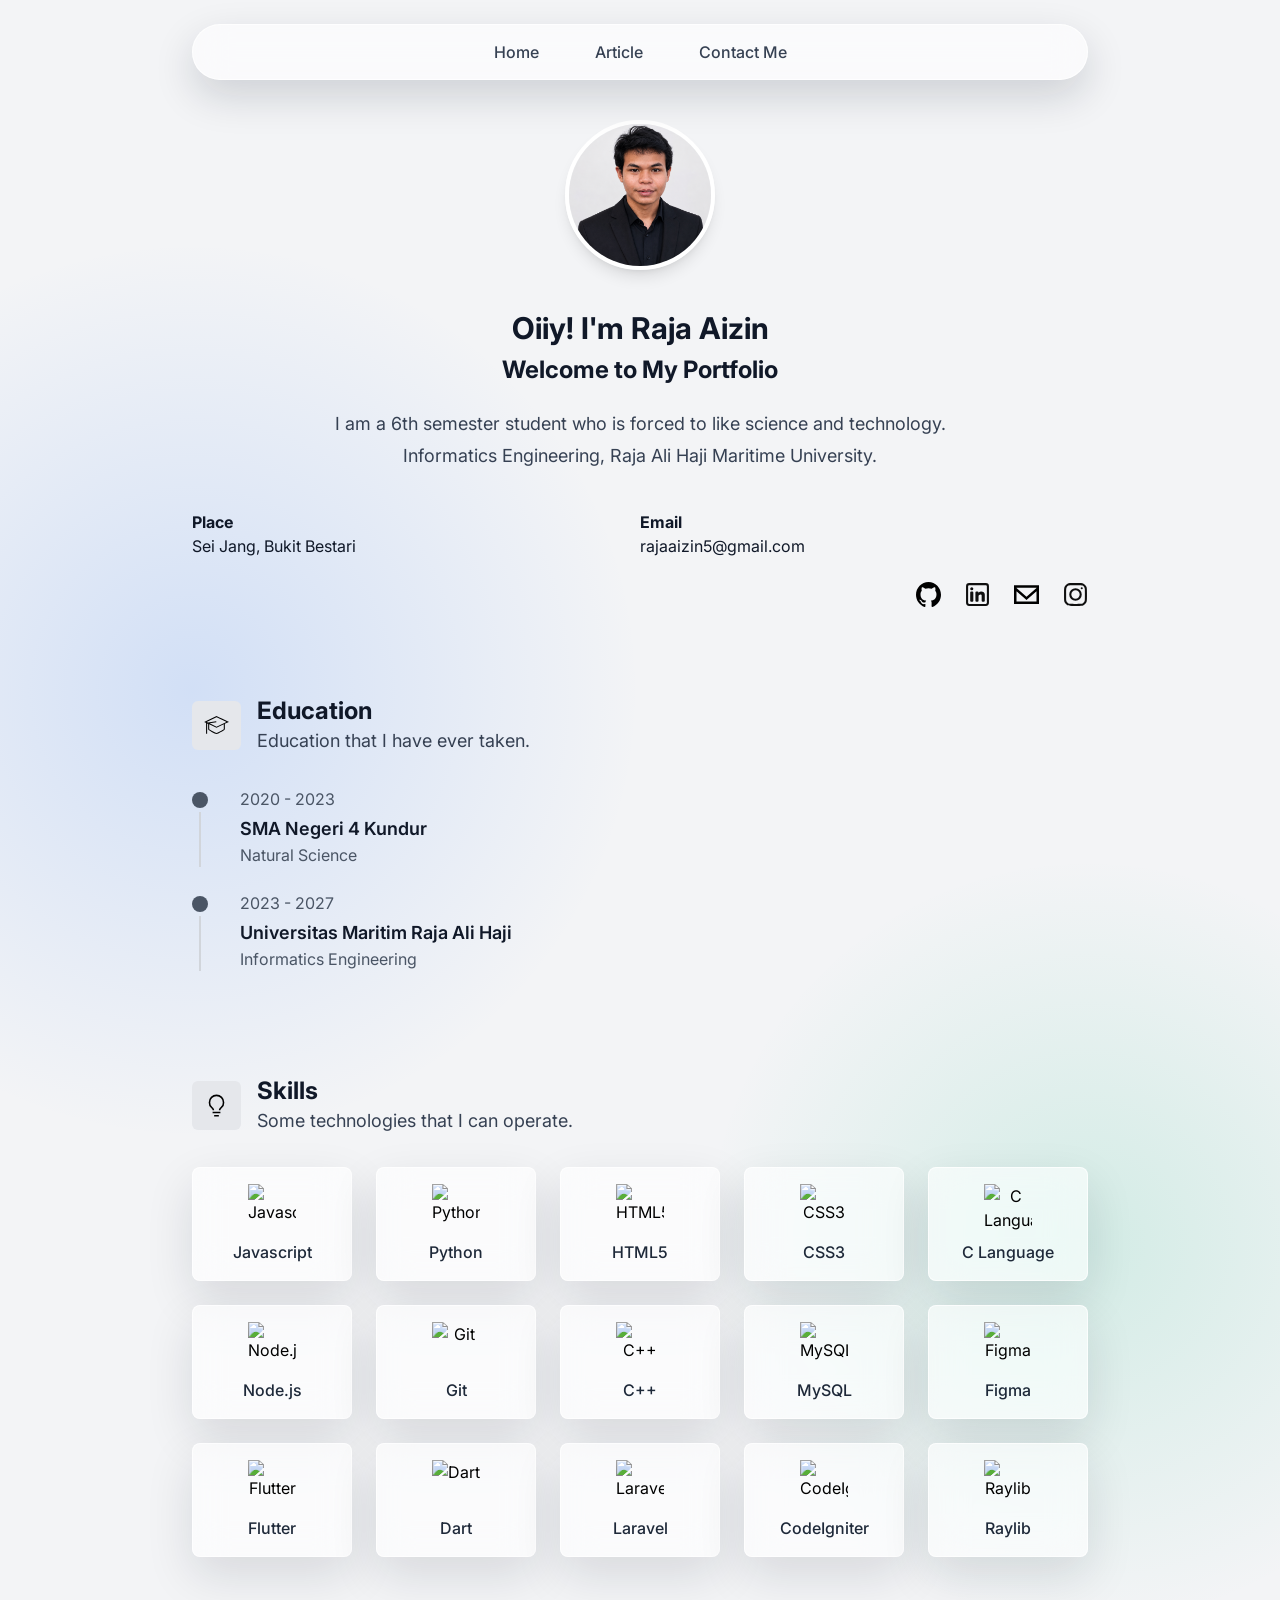
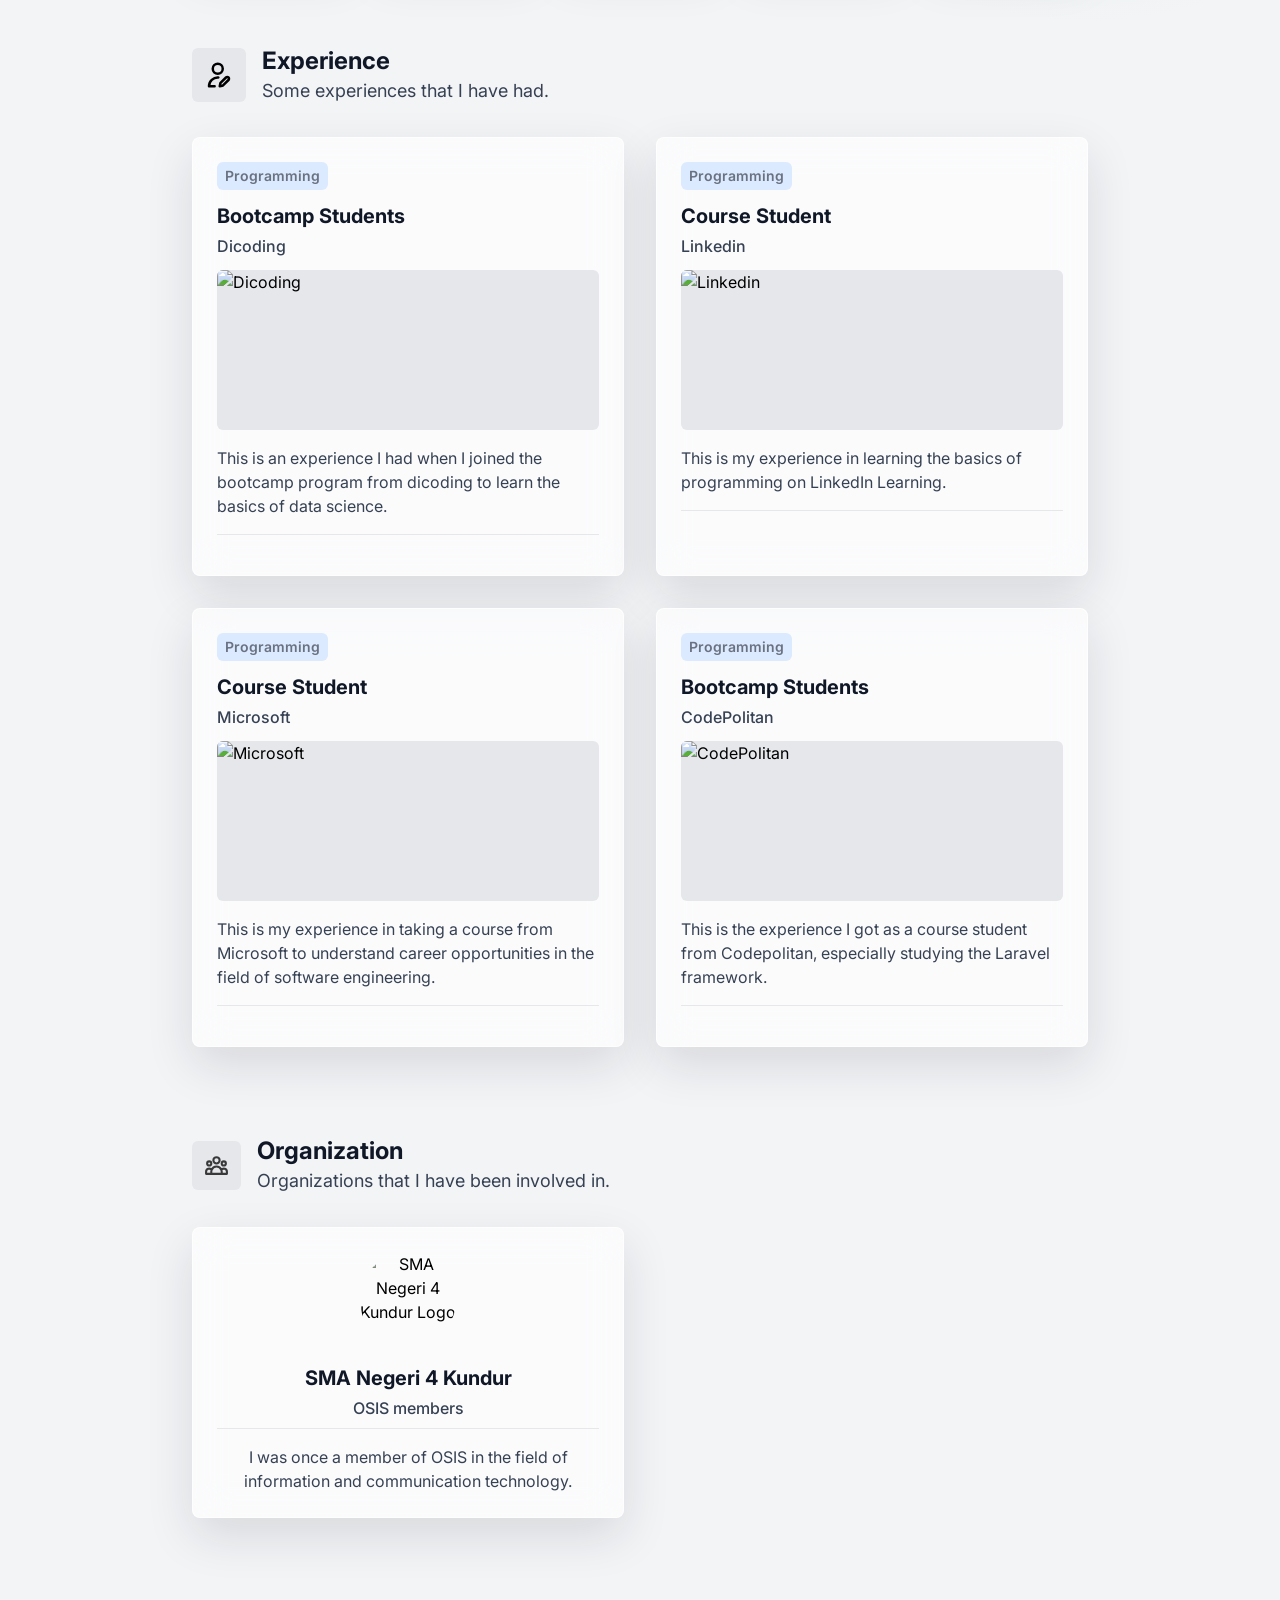
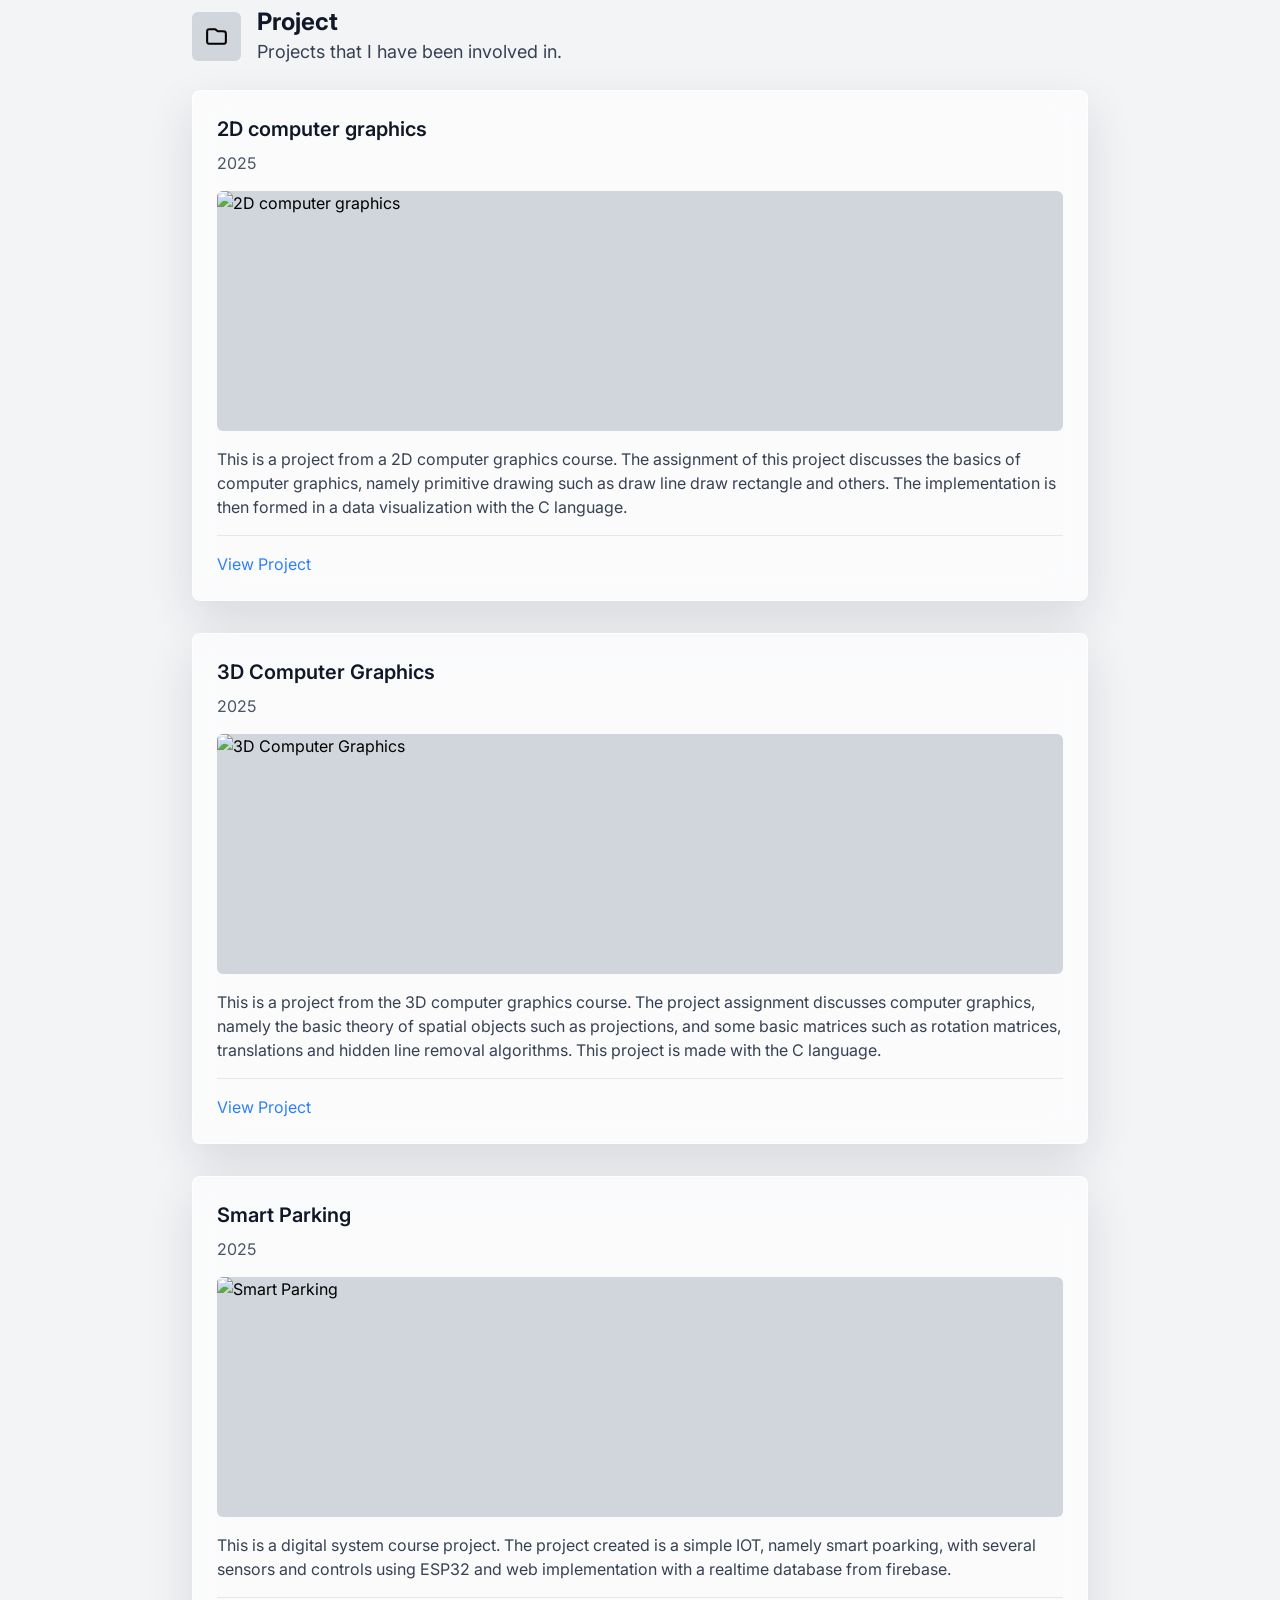
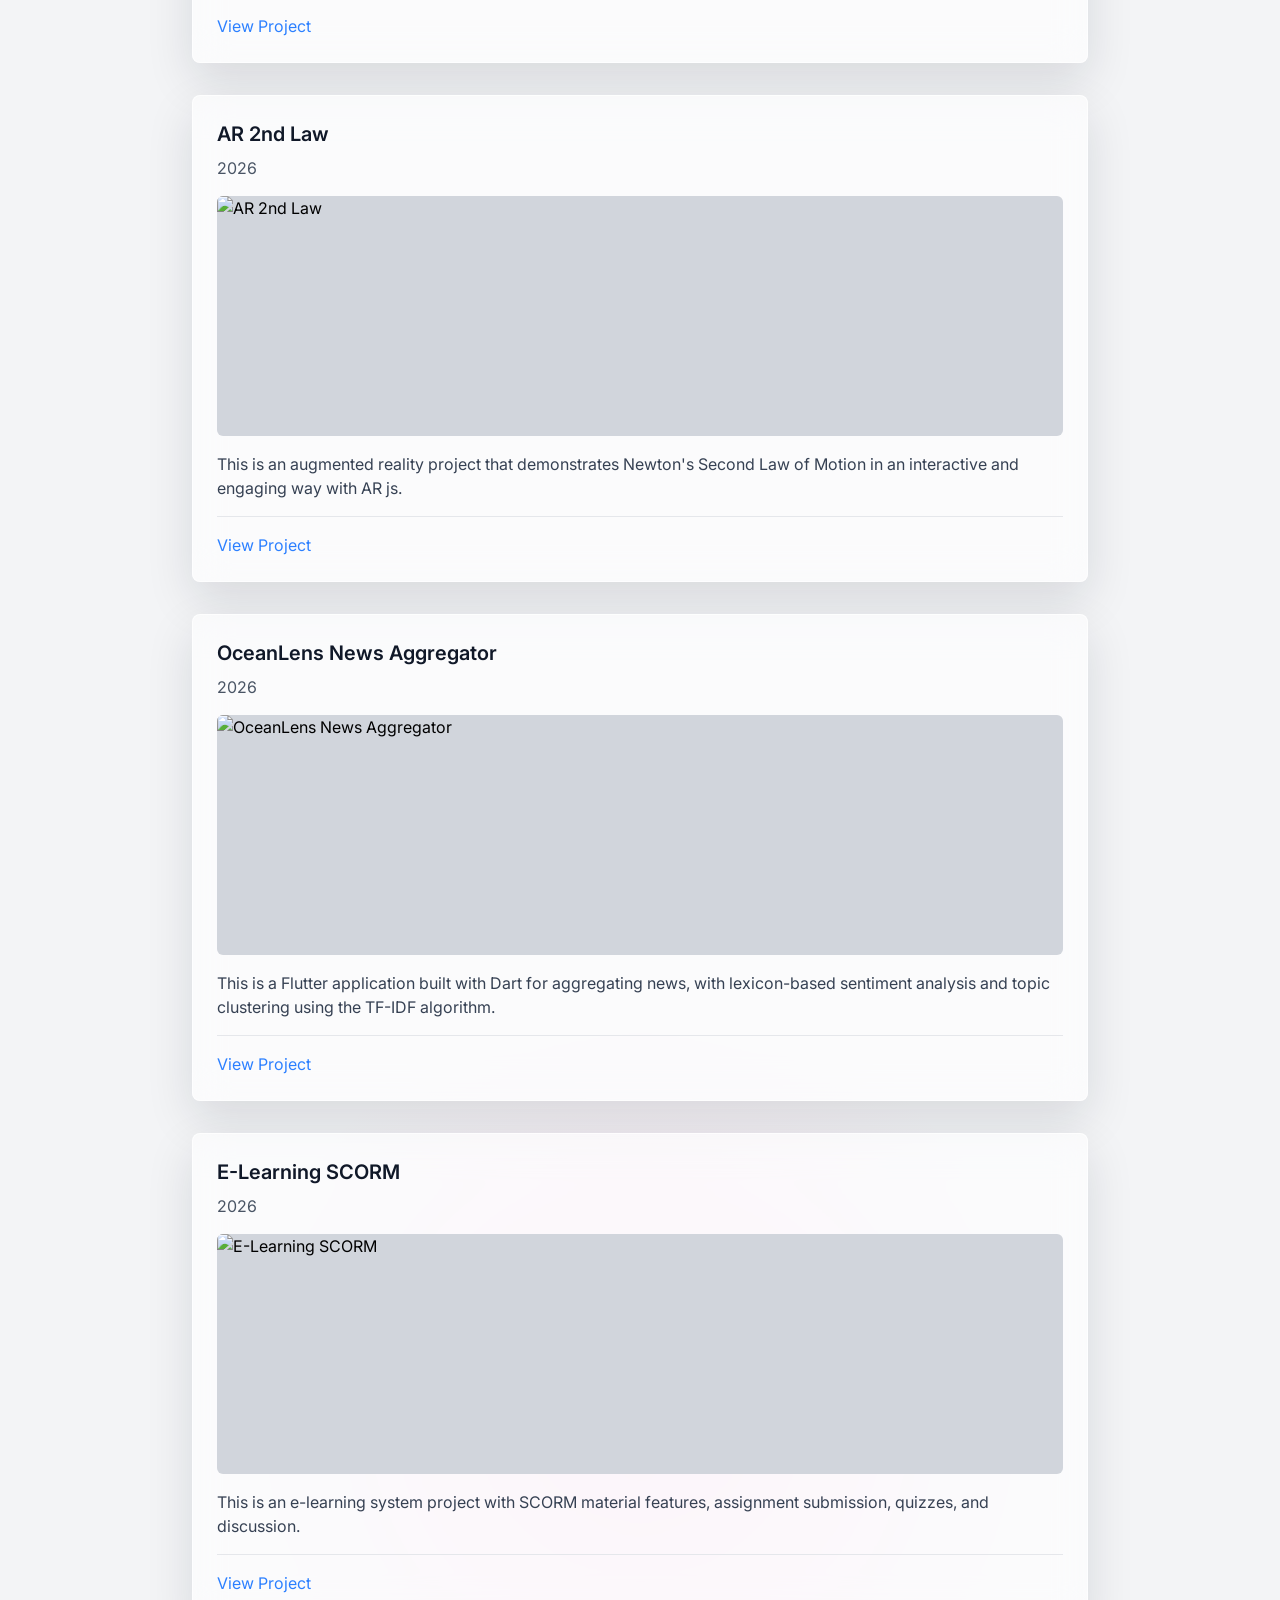
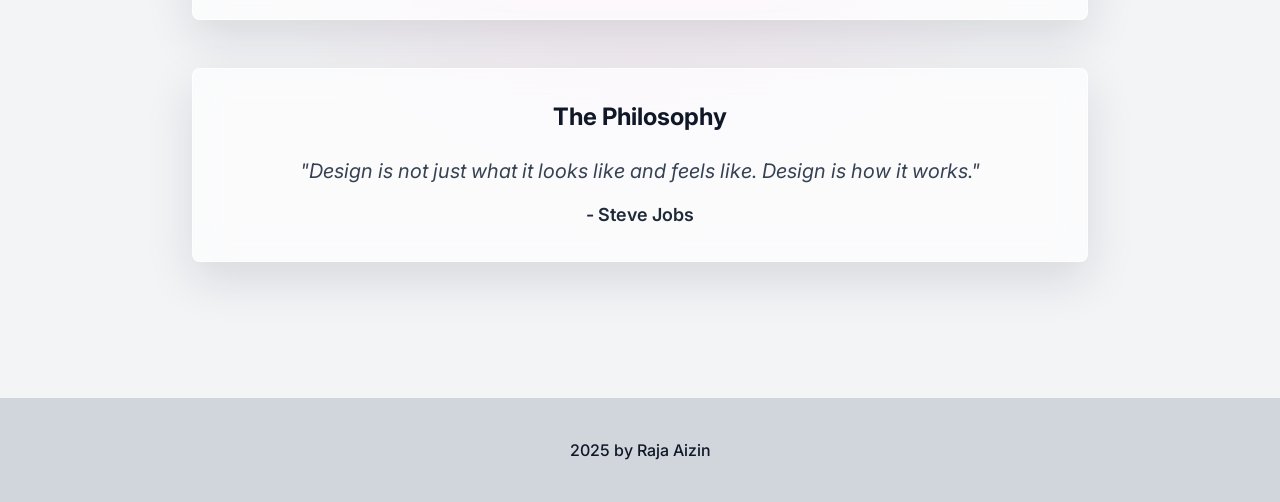
==== commit 1f450554: "perbaikilah" ====
--- a/index.html
+++ b/index.html
@@ -264,7 +264,7 @@
                     <a href="https://i.imghippo.com/files/qxy4166KjQ.png" target="_blank" class="text-blue-500 hover:underline">View Project</a>
                 </div>
                 <div class="bg-gray-50 p-6 rounded-lg shadow relative">
-                    <h3 class="text-xl font-semibold text-gray-900 mb-2"R</h3>
+                    <h3 class="text-xl font-semibold text-gray-900 mb-2">E-Learning SCORM</h3>
                     <p class="text-base text-gray-600 mb-4">2026</p>
                     <div class="bg-gray-300 h-60 rounded-md mb-4 overflow-hidden"><img src="https://i.imghippo.com/files/ik3665aA.png" alt="E-Learning SCORM" class="object-cover w-full h-full"></div>
                     <p class="text-base text-gray-700 mb-4 border-b pb-4 border-gray-200">This is an e-learning system project with SCORM material features, assignment submission, quizzes, and discussion.</p>
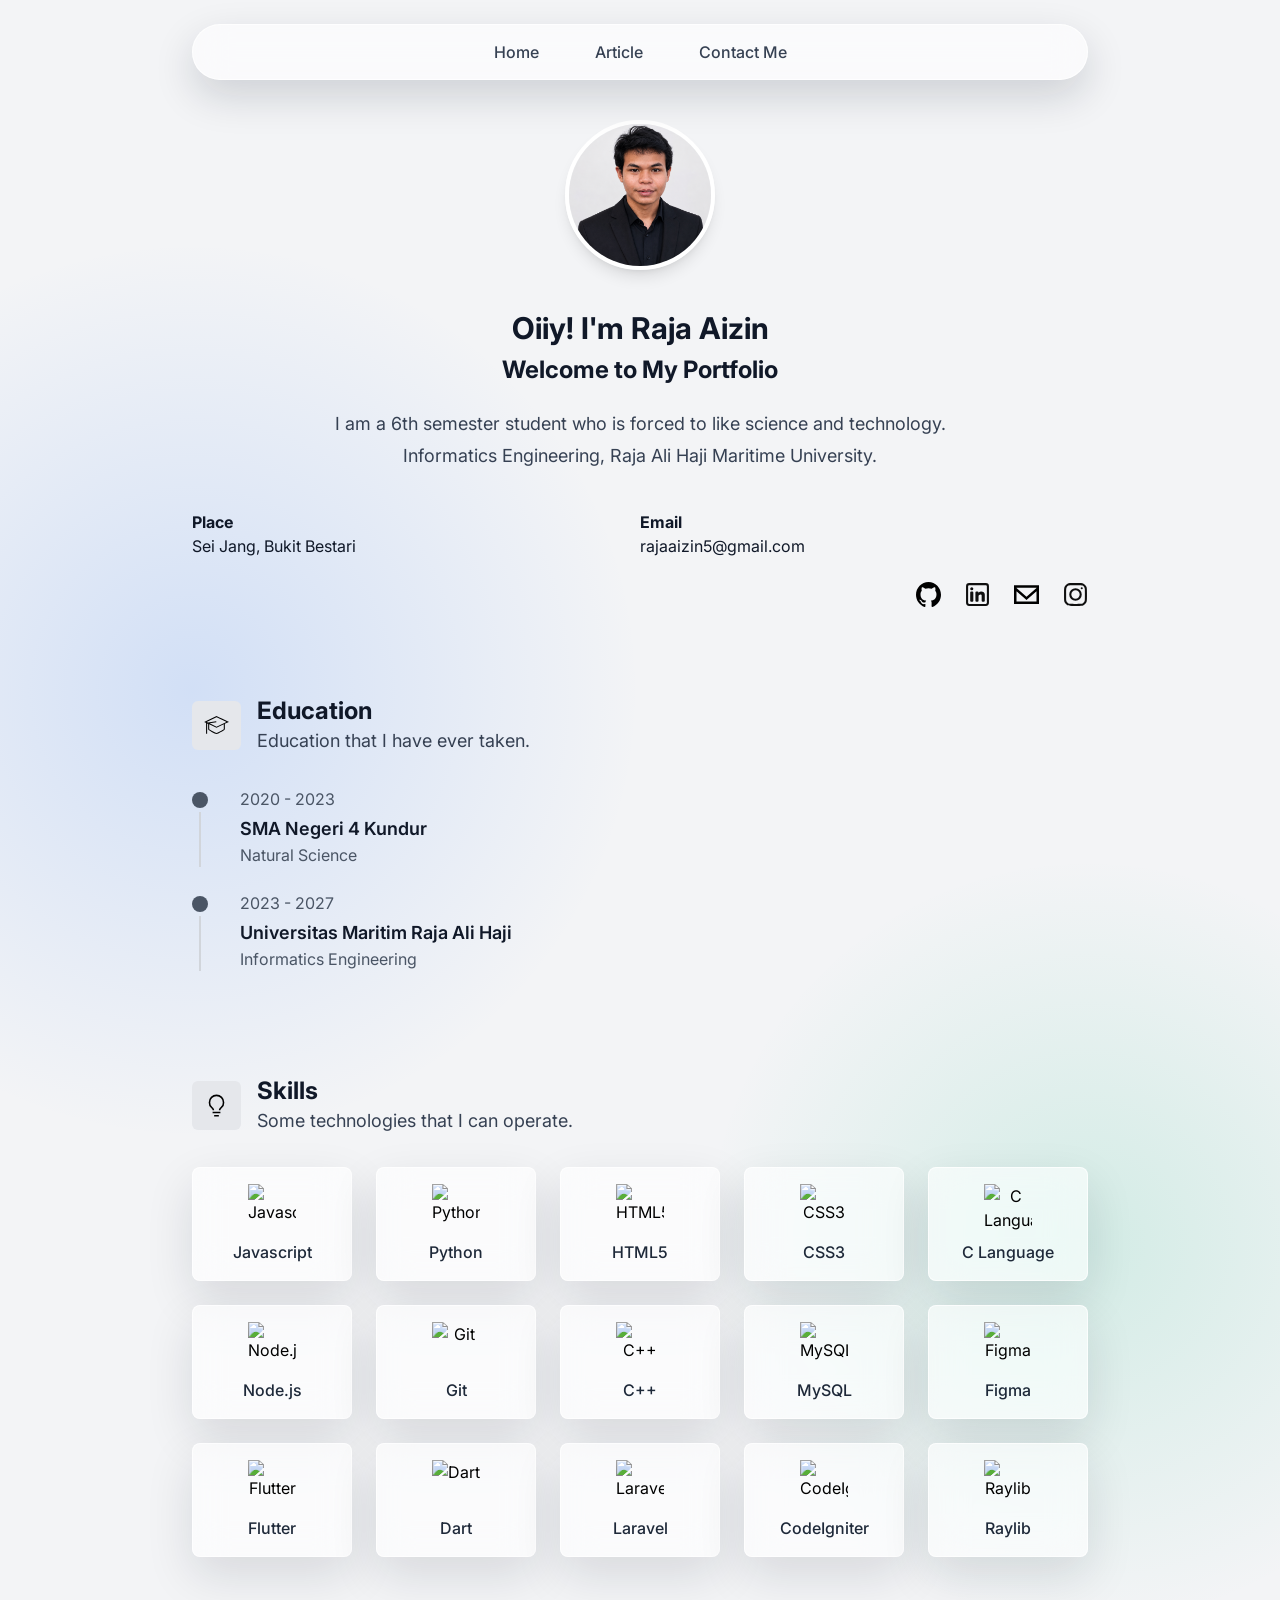
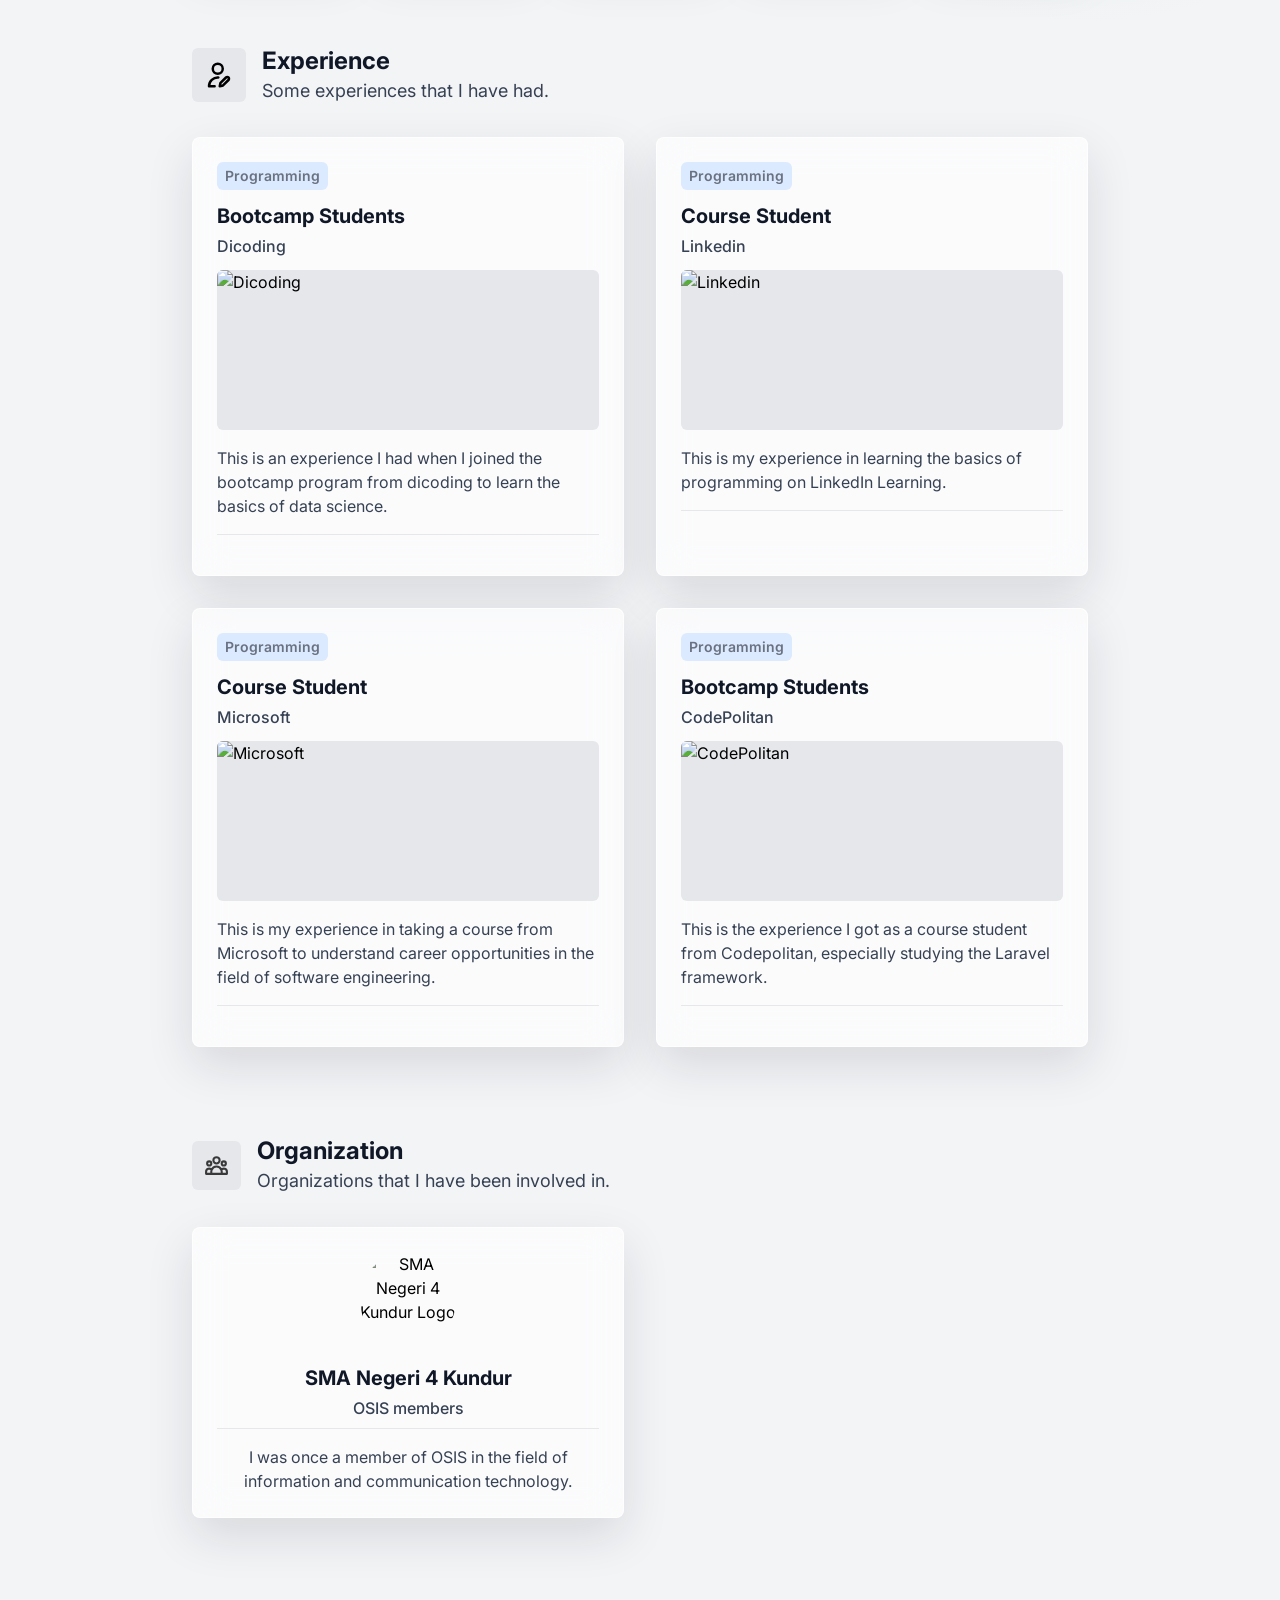
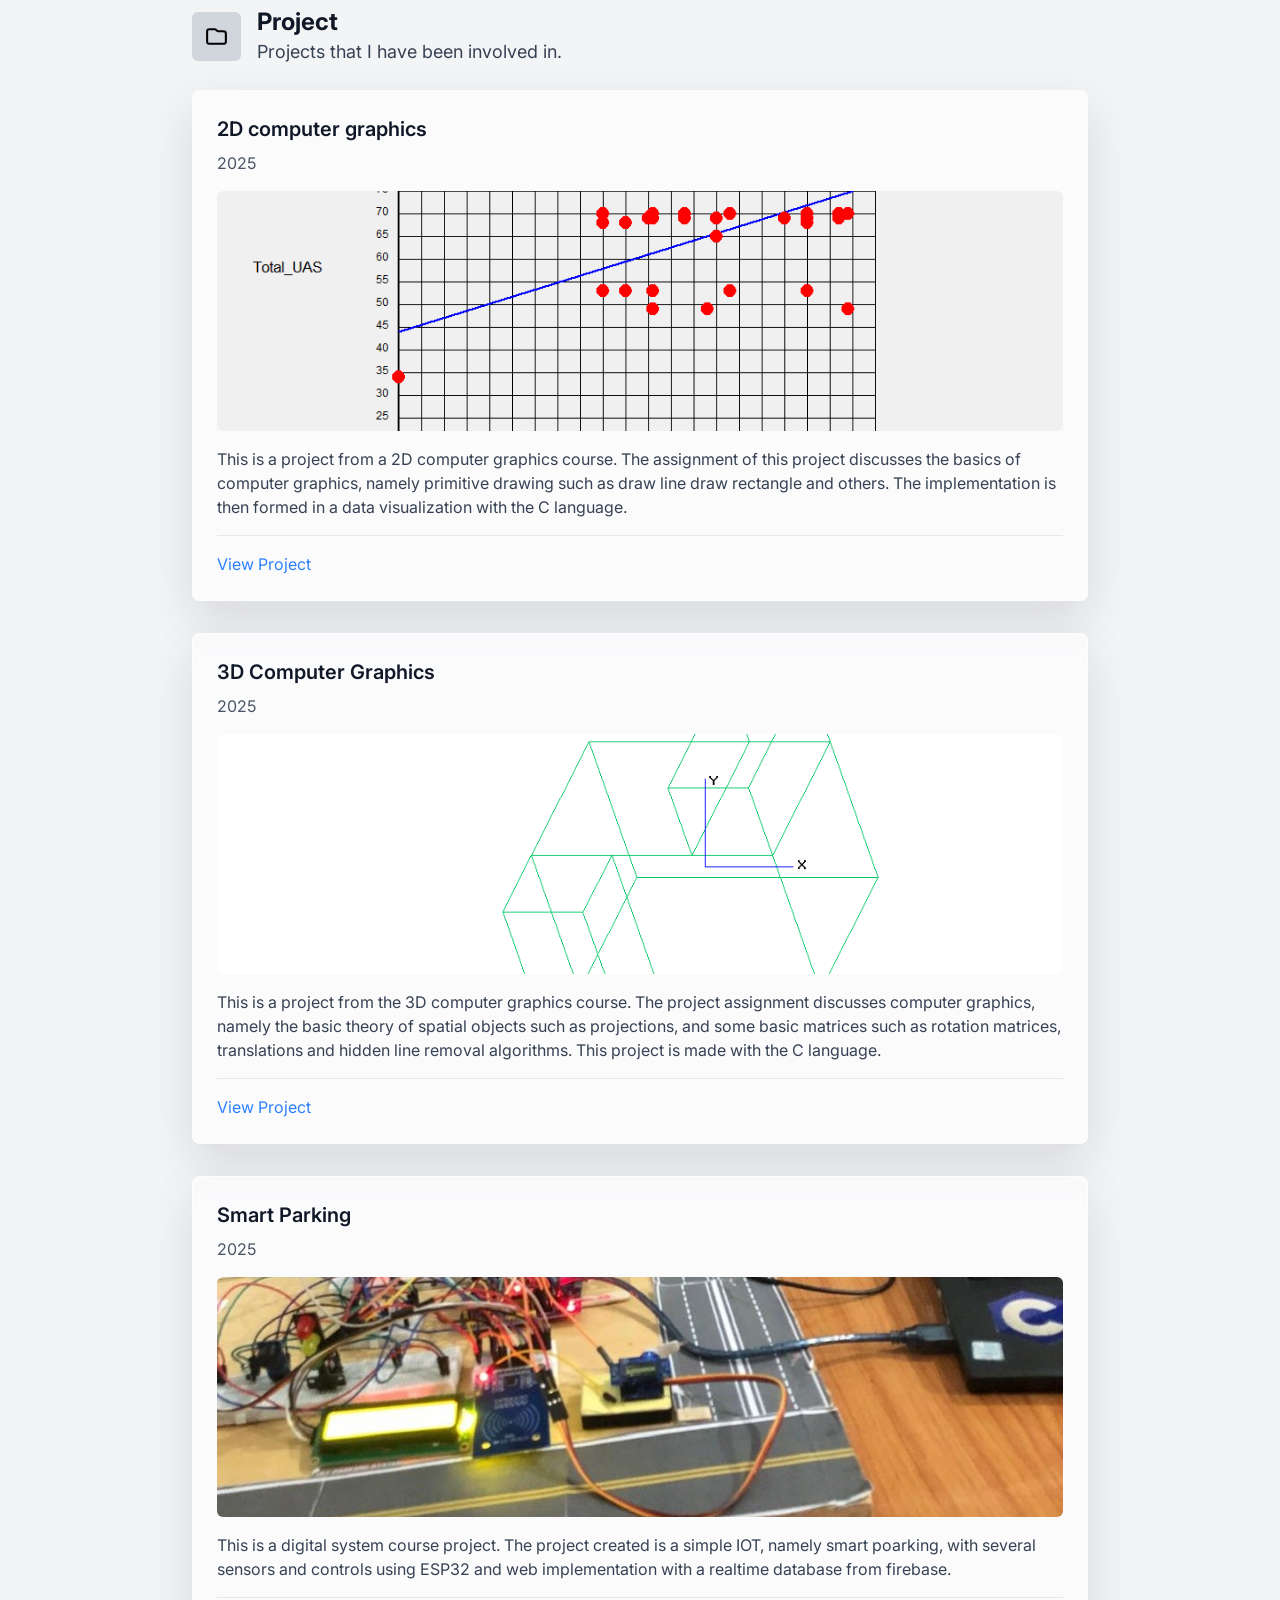
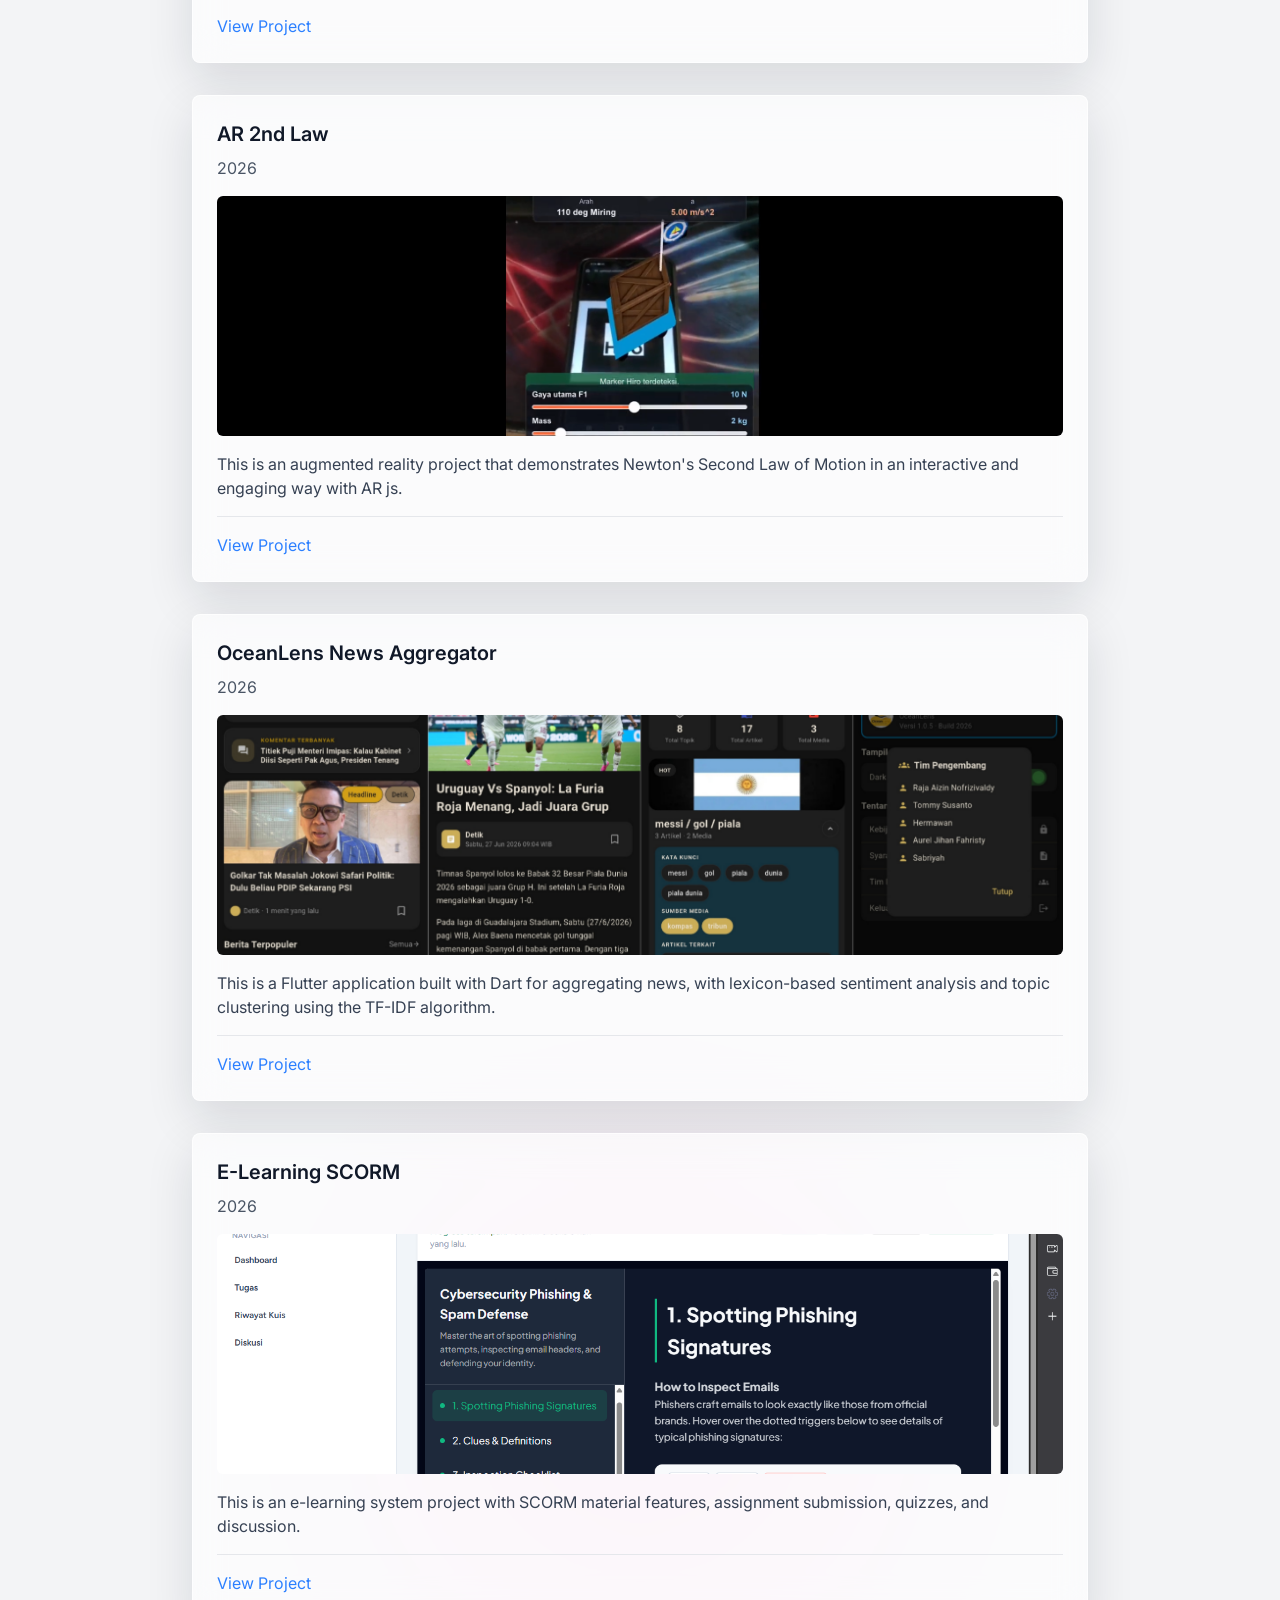
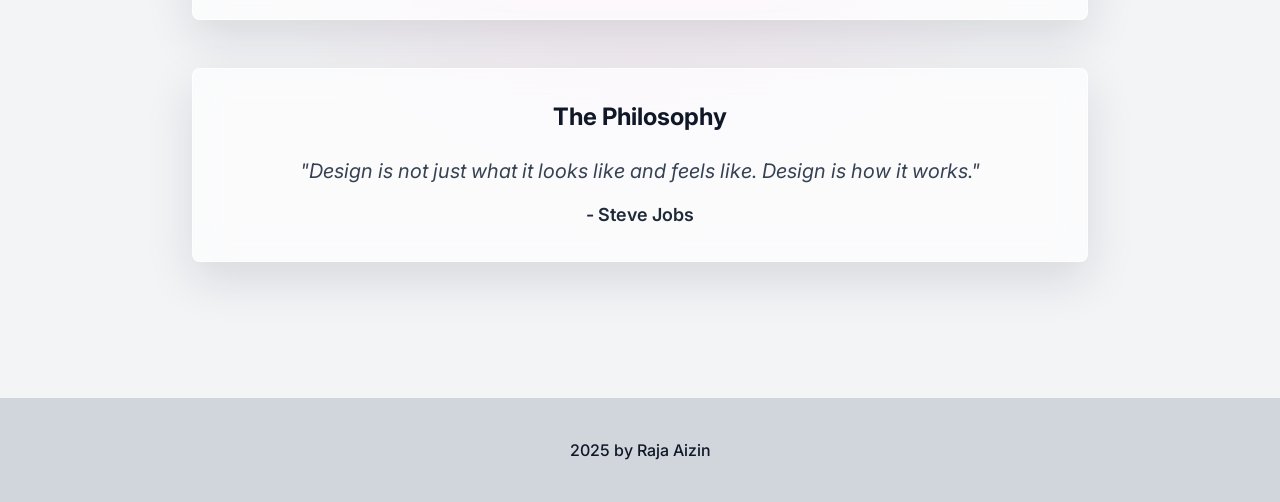
==== commit 8154693d: "perbaiki gambar" ====
--- a/index.html
+++ b/index.html
@@ -231,42 +231,42 @@
                 <div class="bg-gray-50 p-6 rounded-lg shadow relative">
                     <h3 class="text-xl font-semibold text-gray-900 mb-2">2D computer graphics</h3>
                     <p class="text-base text-gray-600 mb-4">2025</p>
-                    <div class="bg-gray-300 h-60 rounded-md mb-4 overflow-hidden"><img src="https://i.imghippo.com/files/VOAw2321vtg.png" alt="2D computer graphics" class="object-cover w-full h-full"></div>
+                    <div class="bg-gray-300 h-60 rounded-md mb-4 overflow-hidden"><img src="assets/images/2D computer graphics.png" alt="2D computer graphics" class="object-cover w-full h-full"></div>
                     <p class="text-base text-gray-700 mb-4 border-b pb-4 border-gray-200">This is a project from a 2D computer graphics course. The assignment of this project discusses the basics of computer graphics, namely primitive drawing such as draw line draw rectangle and others. The implementation is then formed in a data visualization with the C language.</p>
                     <a href="https://github.com/rajaaizin123/computer-graphics" target="_blank" class="text-blue-500 hover:underline">View Project</a>
                 </div>
                 <div class="bg-gray-50 p-6 rounded-lg shadow relative">
                     <h3 class="text-xl font-semibold text-gray-900 mb-2">3D Computer Graphics</h3>
                     <p class="text-base text-gray-600 mb-4">2025</p>
-                    <div class="bg-gray-300 h-60 rounded-md mb-4 overflow-hidden"><img src="https://i.imghippo.com/files/Wz8915s.png" alt="3D Computer Graphics" class="object-cover w-full h-full"></div>
+                    <div class="bg-gray-300 h-60 rounded-md mb-4 overflow-hidden"><img src="assets/images/3D Computer Graphics.png" alt="3D Computer Graphics" class="object-cover w-full h-full"></div>
                     <p class="text-base text-gray-700 mb-4 border-b pb-4 border-gray-200">This is a project from the 3D computer graphics course. The project assignment discusses computer graphics, namely the basic theory of spatial objects such as projections, and some basic matrices such as rotation matrices, translations and hidden line removal algorithms. This project is made with the C language.</p>
                     <a href="https://github.com/rajaaizin123/computer-graphics" target="_blank" class="text-blue-500 hover:underline">View Project</a>
                 </div>
                 <div class="bg-gray-50 p-6 rounded-lg shadow relative">
                     <h3 class="text-xl font-semibold text-gray-900 mb-2">Smart Parking</h3>
                     <p class="text-base text-gray-600 mb-4">2025</p>
-                    <div class="bg-gray-300 h-60 rounded-md mb-4 overflow-hidden"><img src="https://i.imghippo.com/files/Hx8559ao.jpg" alt="Smart Parking" class="object-cover w-full h-full"></div>
+                    <div class="bg-gray-300 h-60 rounded-md mb-4 overflow-hidden"><img src="assets/images/Smart Parking.jpg" alt="Smart Parking" class="object-cover w-full h-full"></div>
                     <p class="text-base text-gray-700 mb-4 border-b pb-4 border-gray-200">This is a digital system course project. The project created is a simple IOT, namely smart poarking, with several sensors and controls using ESP32 and web implementation with a realtime database from firebase.</p>
                     <a href="https://i.imghippo.com/files/Hx8559ao.jpg" target="_blank" class="text-blue-500 hover:underline">View Project</a>
                 </div>
                 <div class="bg-gray-50 p-6 rounded-lg shadow relative">
                     <h3 class="text-xl font-semibold text-gray-900 mb-2">AR 2nd Law</h3>
                     <p class="text-base text-gray-600 mb-4">2026</p>
-                    <div class="bg-gray-300 h-60 rounded-md mb-4 overflow-hidden"><img src="https://i.imghippo.com/files/CCqE3492CgE.png" alt="AR 2nd Law" class="object-cover w-full h-full"></div>
+                    <div class="bg-gray-300 h-60 rounded-md mb-4 overflow-hidden"><img src="assets/images/AR 2nd Law.png" alt="AR 2nd Law" class="object-cover w-full h-full"></div>
                     <p class="text-base text-gray-700 mb-4 border-b pb-4 border-gray-200">This is an augmented reality project that demonstrates Newton's Second Law of Motion in an interactive and engaging way with AR js.</p>
                     <a href="https://github.com/rajaaizin123/AR-test-newton" target="_blank" class="text-blue-500 hover:underline">View Project</a>
                 </div>
                 <div class="bg-gray-50 p-6 rounded-lg shadow relative">
                     <h3 class="text-xl font-semibold text-gray-900 mb-2">OceanLens News Aggregator</h3>
                     <p class="text-base text-gray-600 mb-4">2026</p>
-                    <div class="bg-gray-300 h-60 rounded-md mb-4 overflow-hidden"><img src="https://i.imghippo.com/files/qxy4166KjQ.png" alt="OceanLens News Aggregator" class="object-cover w-full h-full"></div>
+                    <div class="bg-gray-300 h-60 rounded-md mb-4 overflow-hidden"><img src="assets/images/OceanLens News Aggregator.png" alt="OceanLens News Aggregator" class="object-cover w-full h-full"></div>
                     <p class="text-base text-gray-700 mb-4 border-b pb-4 border-gray-200">This is a Flutter application built with Dart for aggregating news, with lexicon-based sentiment analysis and topic clustering using the TF-IDF algorithm.</p>
                     <a href="https://i.imghippo.com/files/qxy4166KjQ.png" target="_blank" class="text-blue-500 hover:underline">View Project</a>
                 </div>
                 <div class="bg-gray-50 p-6 rounded-lg shadow relative">
                     <h3 class="text-xl font-semibold text-gray-900 mb-2">E-Learning SCORM</h3>
                     <p class="text-base text-gray-600 mb-4">2026</p>
-                    <div class="bg-gray-300 h-60 rounded-md mb-4 overflow-hidden"><img src="https://i.imghippo.com/files/ik3665aA.png" alt="E-Learning SCORM" class="object-cover w-full h-full"></div>
+                    <div class="bg-gray-300 h-60 rounded-md mb-4 overflow-hidden"><img src="assets/images/E-Learning SCORM.png" alt="E-Learning SCORM" class="object-cover w-full h-full"></div>
                     <p class="text-base text-gray-700 mb-4 border-b pb-4 border-gray-200">This is an e-learning system project with SCORM material features, assignment submission, quizzes, and discussion.</p>
                     <a href="https://github.com/rajaaizin123/elearning-scorm" target="_blank" class="text-blue-500 hover:underline">View Project</a>
                 </div>
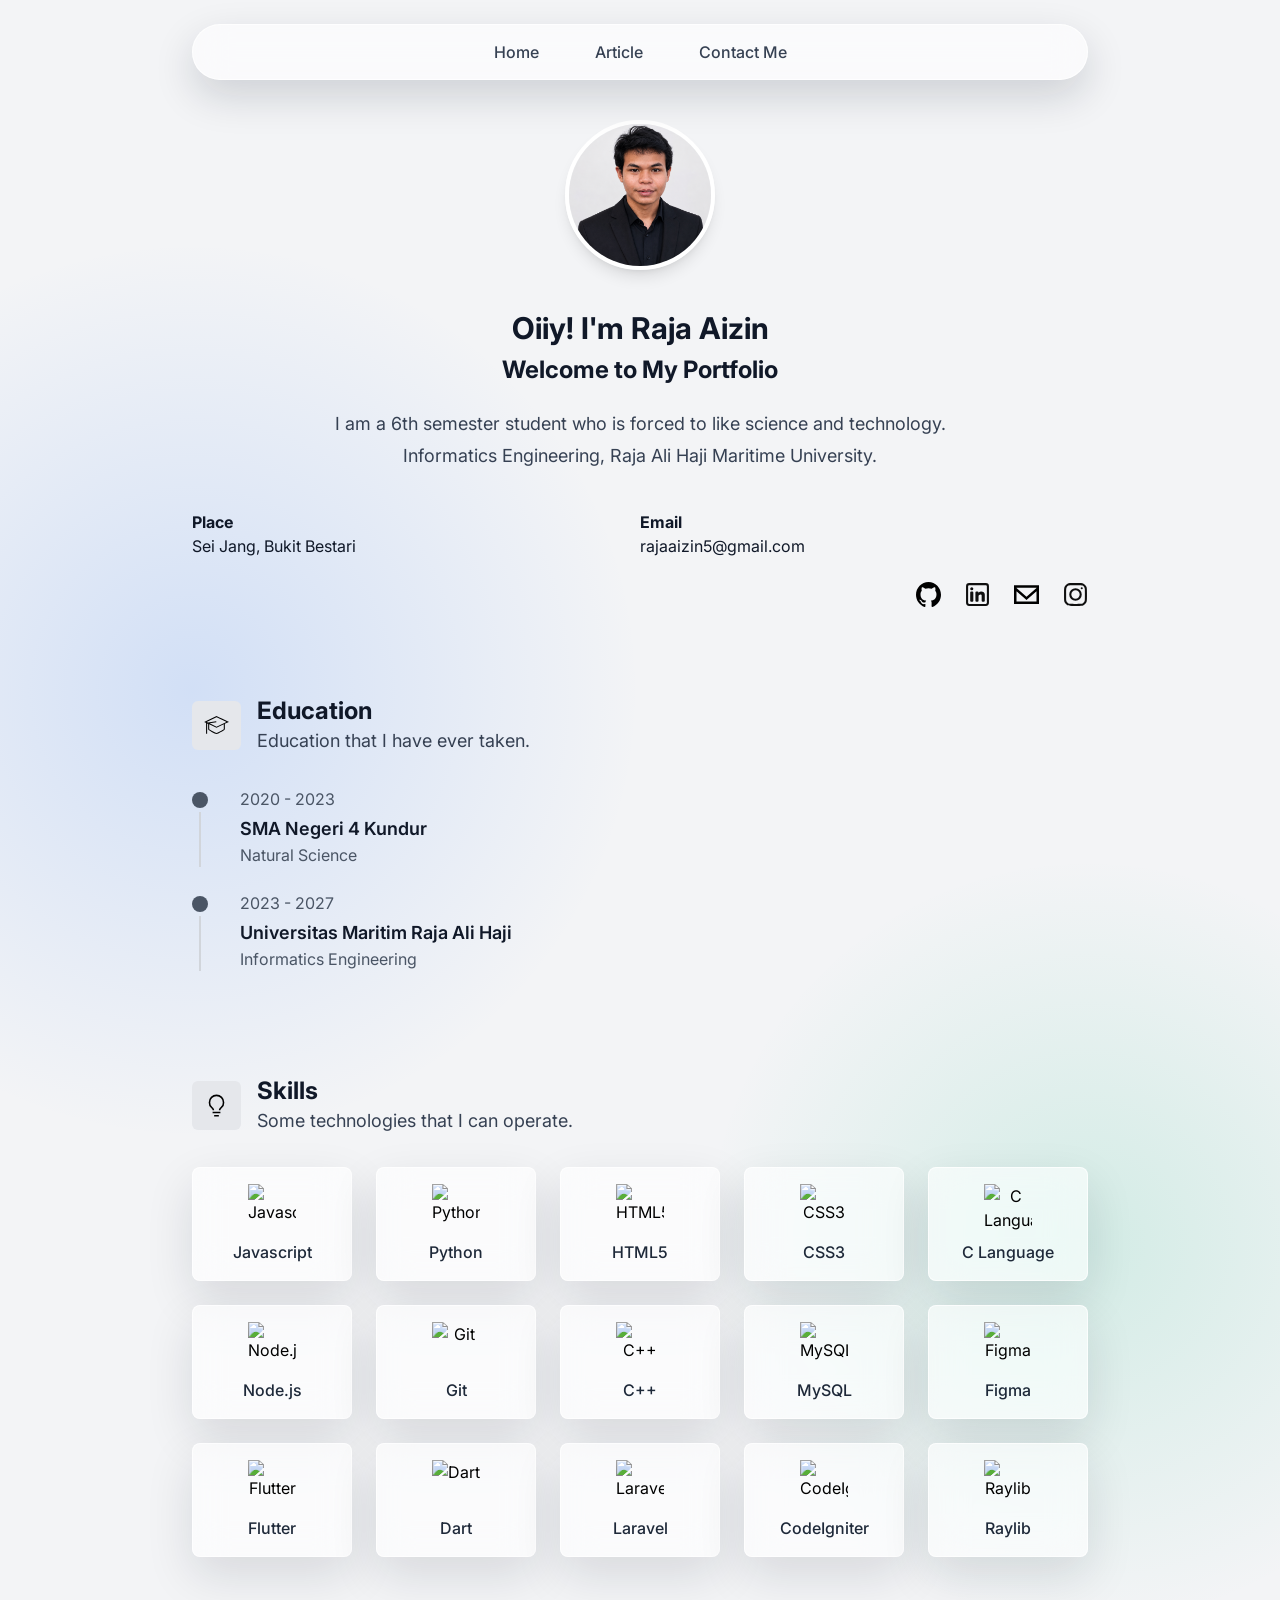
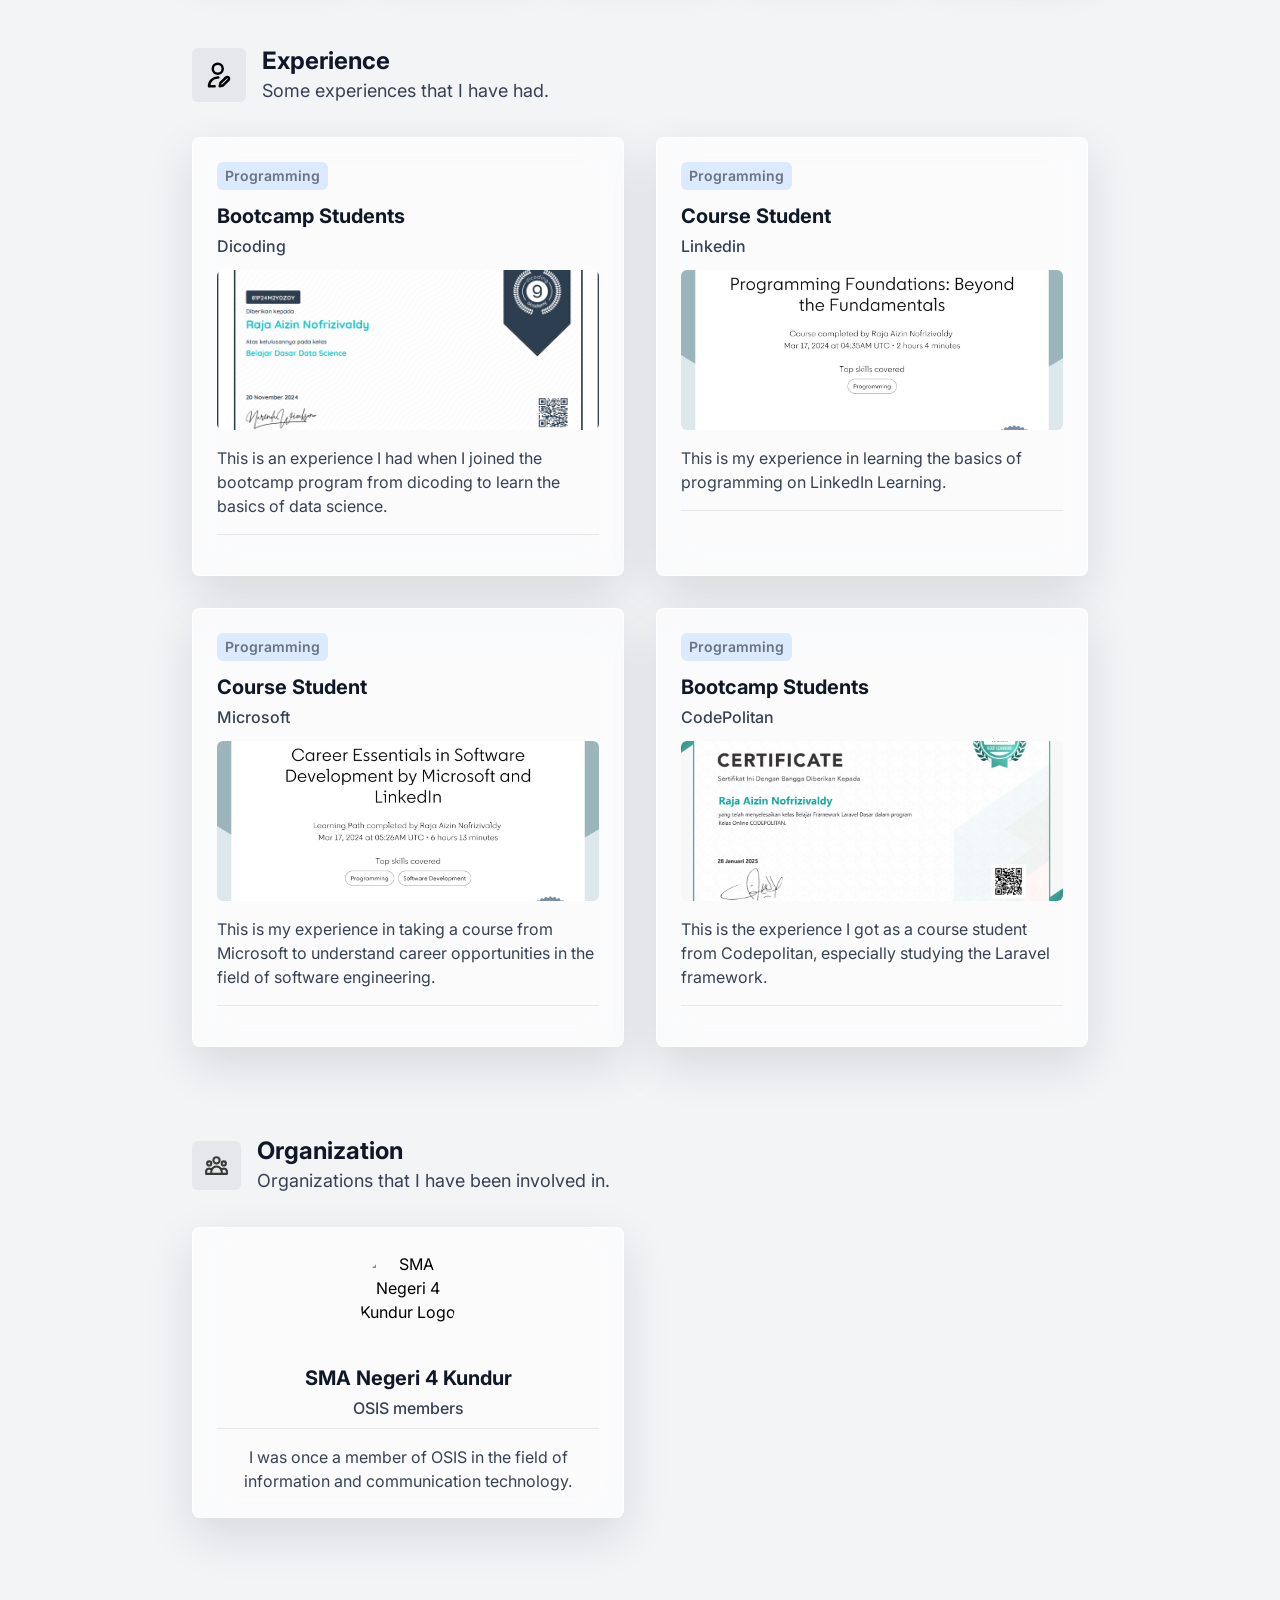
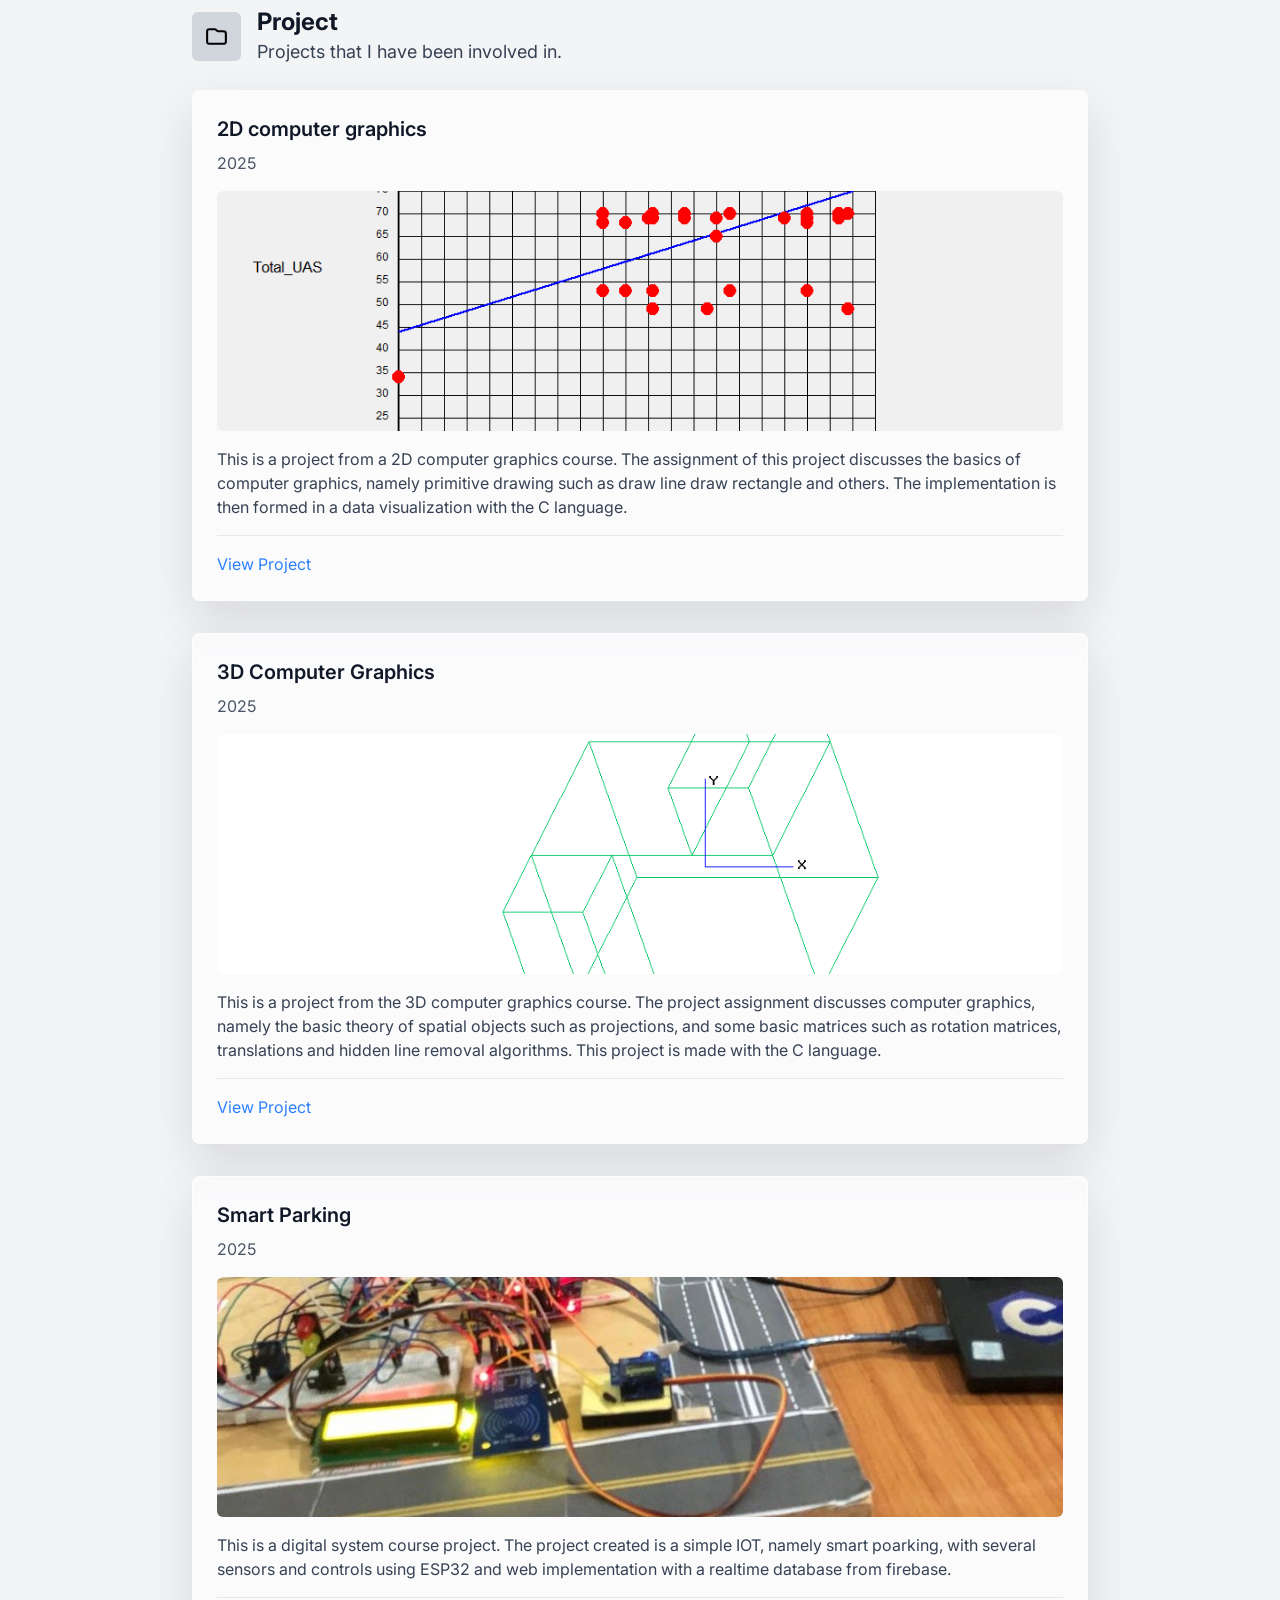
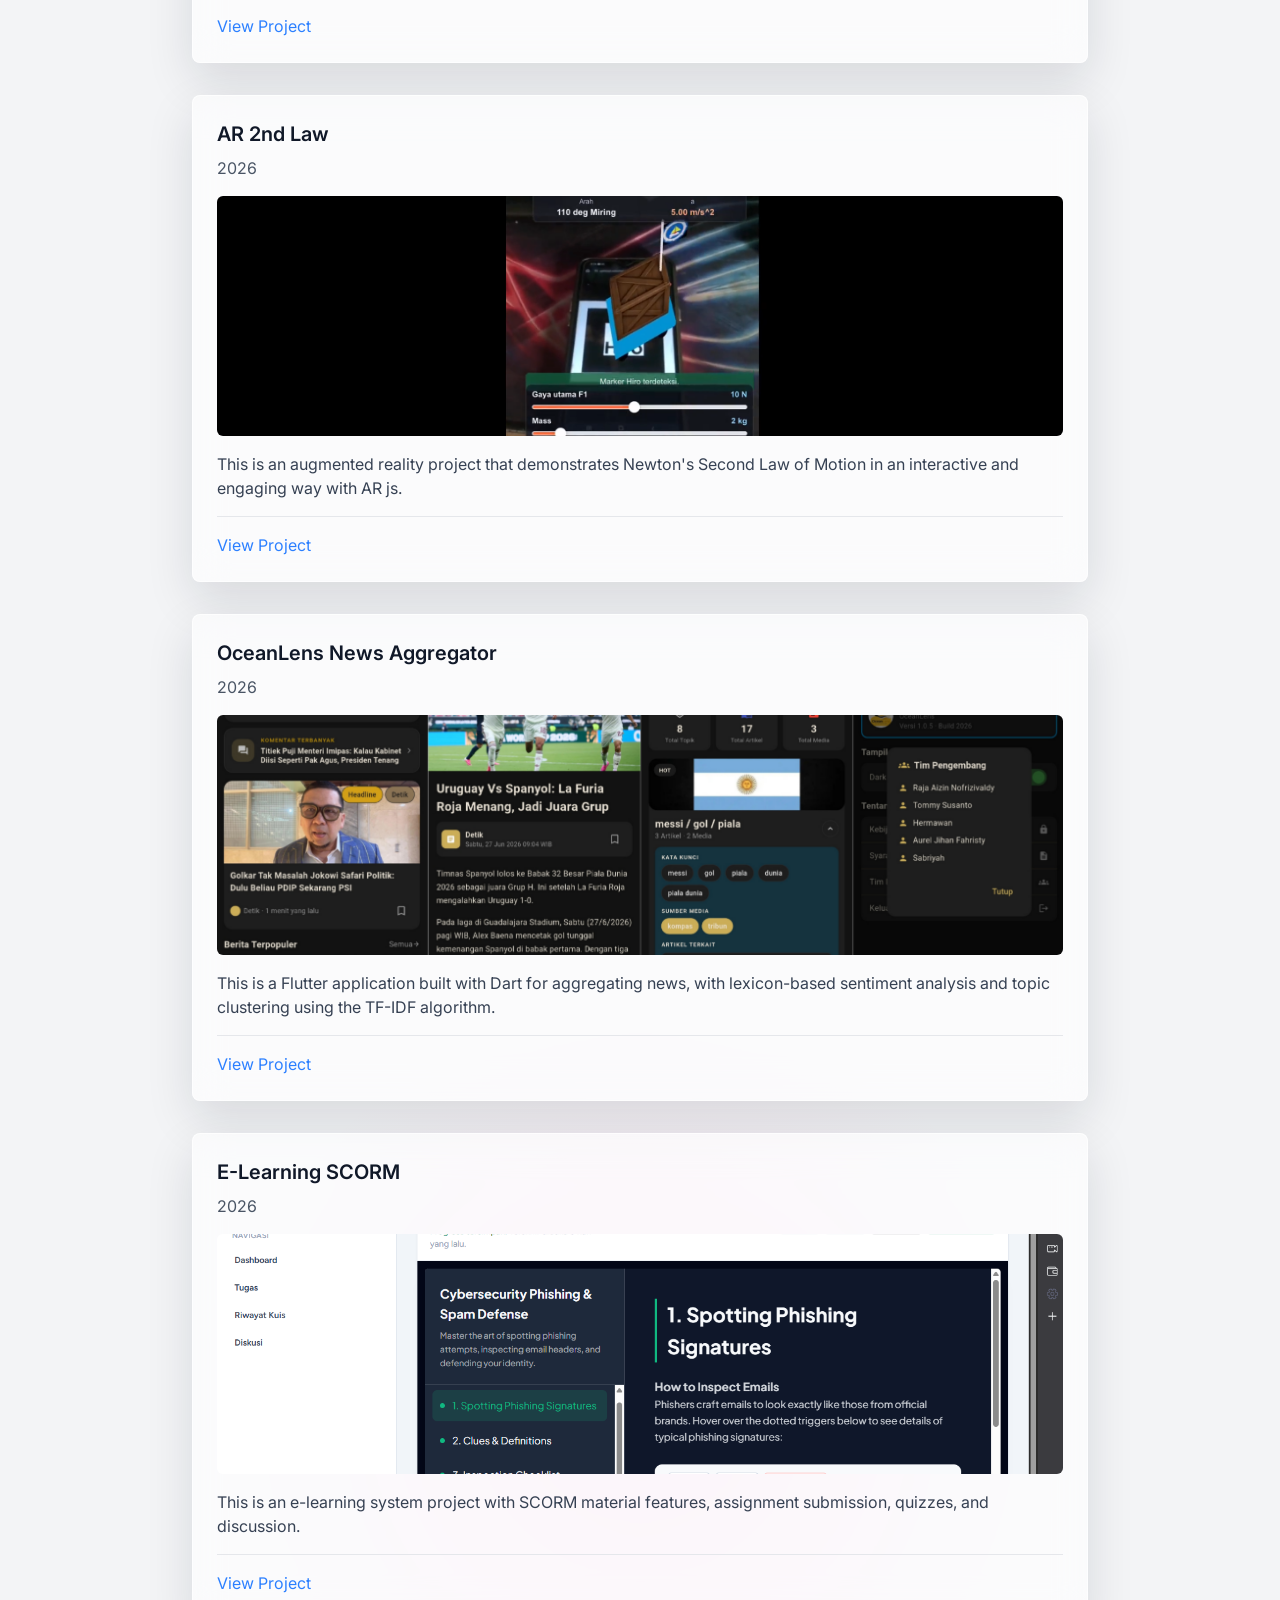
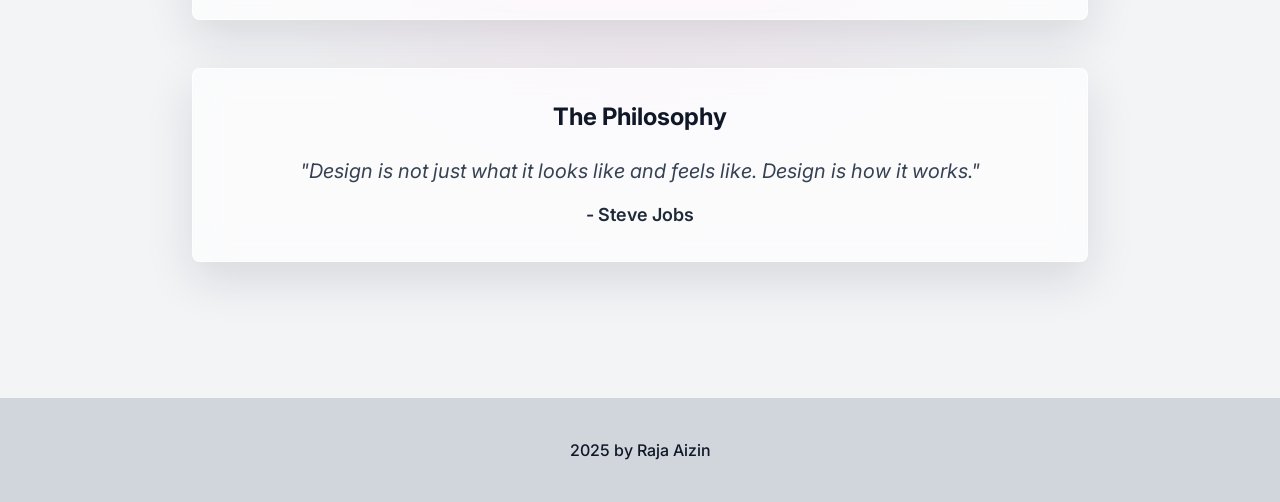
==== commit b6d14baa: "perbaiki gambar2" ====
--- a/index.html
+++ b/index.html
@@ -162,28 +162,28 @@
                     <p class="text-sm font-semibold text-gray-500 mb-3 bg-blue-100 px-2 py-1 rounded-md inline-block">Programming</p>
                     <h3 class="text-xl font-bold text-gray-900 mb-1">Bootcamp Students</h3>
                     <p class="text-base font-medium text-gray-700 mb-3">Dicoding</p>
-                    <div class="w-full h-40 bg-gray-200 rounded-md overflow-hidden mb-4 flex items-center justify-center"><img src="https://i.imghippo.com/files/Uffo2594Mm.png" alt="Dicoding" class="object-cover w-full h-full"></div>
+                    <div class="w-full h-40 bg-gray-200 rounded-md overflow-hidden mb-4 flex items-center justify-center"><img src="assets/images/dicoding-certificate.png" alt="Dicoding" class="object-cover w-full h-full"></div>
                     <p class="text-base text-gray-700 mb-4 border-b pb-4 border-gray-200">This is an experience I had when I joined the bootcamp program from dicoding to learn the basics of data science.</p>
                 </div>
                 <div class="experience-card bg-gray-50 p-6 rounded-lg shadow border border-gray-200 cursor-pointer">
                     <p class="text-sm font-semibold text-gray-500 mb-3 bg-blue-100 px-2 py-1 rounded-md inline-block">Programming</p>
                     <h3 class="text-xl font-bold text-gray-900 mb-1">Course Student</h3>
                     <p class="text-base font-medium text-gray-700 mb-3">Linkedin</p>
-                    <div class="w-full h-40 bg-gray-200 rounded-md overflow-hidden mb-4 flex items-center justify-center"><img src="https://i.imghippo.com/files/Qz2980vJY.jpg" alt="Linkedin" class="object-cover w-full h-full"></div>
+                    <div class="w-full h-40 bg-gray-200 rounded-md overflow-hidden mb-4 flex items-center justify-center"><img src="assets/images/linkedin-certificate.jpg" alt="Linkedin" class="object-cover w-full h-full"></div>
                     <p class="text-base text-gray-700 mb-4 border-b pb-4 border-gray-200">This is my experience in learning the basics of programming on LinkedIn Learning.</p>
                 </div>
                 <div class="experience-card bg-gray-50 p-6 rounded-lg shadow border border-gray-200 cursor-pointer">
                     <p class="text-sm font-semibold text-gray-500 mb-3 bg-blue-100 px-2 py-1 rounded-md inline-block">Programming</p>
                     <h3 class="text-xl font-bold text-gray-900 mb-1">Course Student</h3>
                     <p class="text-base font-medium text-gray-700 mb-3">Microsoft</p>
-                    <div class="w-full h-40 bg-gray-200 rounded-md overflow-hidden mb-4 flex items-center justify-center"><img src="https://i.imghippo.com/files/HjtG2224cmY.jpg" alt="Microsoft" class="object-cover w-full h-full"></div>
+                    <div class="w-full h-40 bg-gray-200 rounded-md overflow-hidden mb-4 flex items-center justify-center"><img src="assets/images/microsoft-certificate.jpg" alt="Microsoft" class="object-cover w-full h-full"></div>
                     <p class="text-base text-gray-700 mb-4 border-b pb-4 border-gray-200">This is my experience in taking a course from Microsoft to understand career opportunities in the field of software engineering.</p>
                 </div>
                 <div class="experience-card bg-gray-50 p-6 rounded-lg shadow border border-gray-200 cursor-pointer">
                     <p class="text-sm font-semibold text-gray-500 mb-3 bg-blue-100 px-2 py-1 rounded-md inline-block">Programming</p>
                     <h3 class="text-xl font-bold text-gray-900 mb-1">Bootcamp Students</h3>
                     <p class="text-base font-medium text-gray-700 mb-3">CodePolitan</p>
-                    <div class="w-full h-40 bg-gray-200 rounded-md overflow-hidden mb-4 flex items-center justify-center"><img src="https://i.imghippo.com/files/CAo3965rao.png" alt="CodePolitan" class="object-cover w-full h-full"></div>
+                    <div class="w-full h-40 bg-gray-200 rounded-md overflow-hidden mb-4 flex items-center justify-center"><img src="assets/images/codepolitan-certificate.png" alt="CodePolitan" class="object-cover w-full h-full"></div>
                     <p class="text-base text-gray-700 mb-4 border-b pb-4 border-gray-200">This is the experience I got as a course student from Codepolitan, especially studying the Laravel framework.</p>
                 </div>
             </div>
